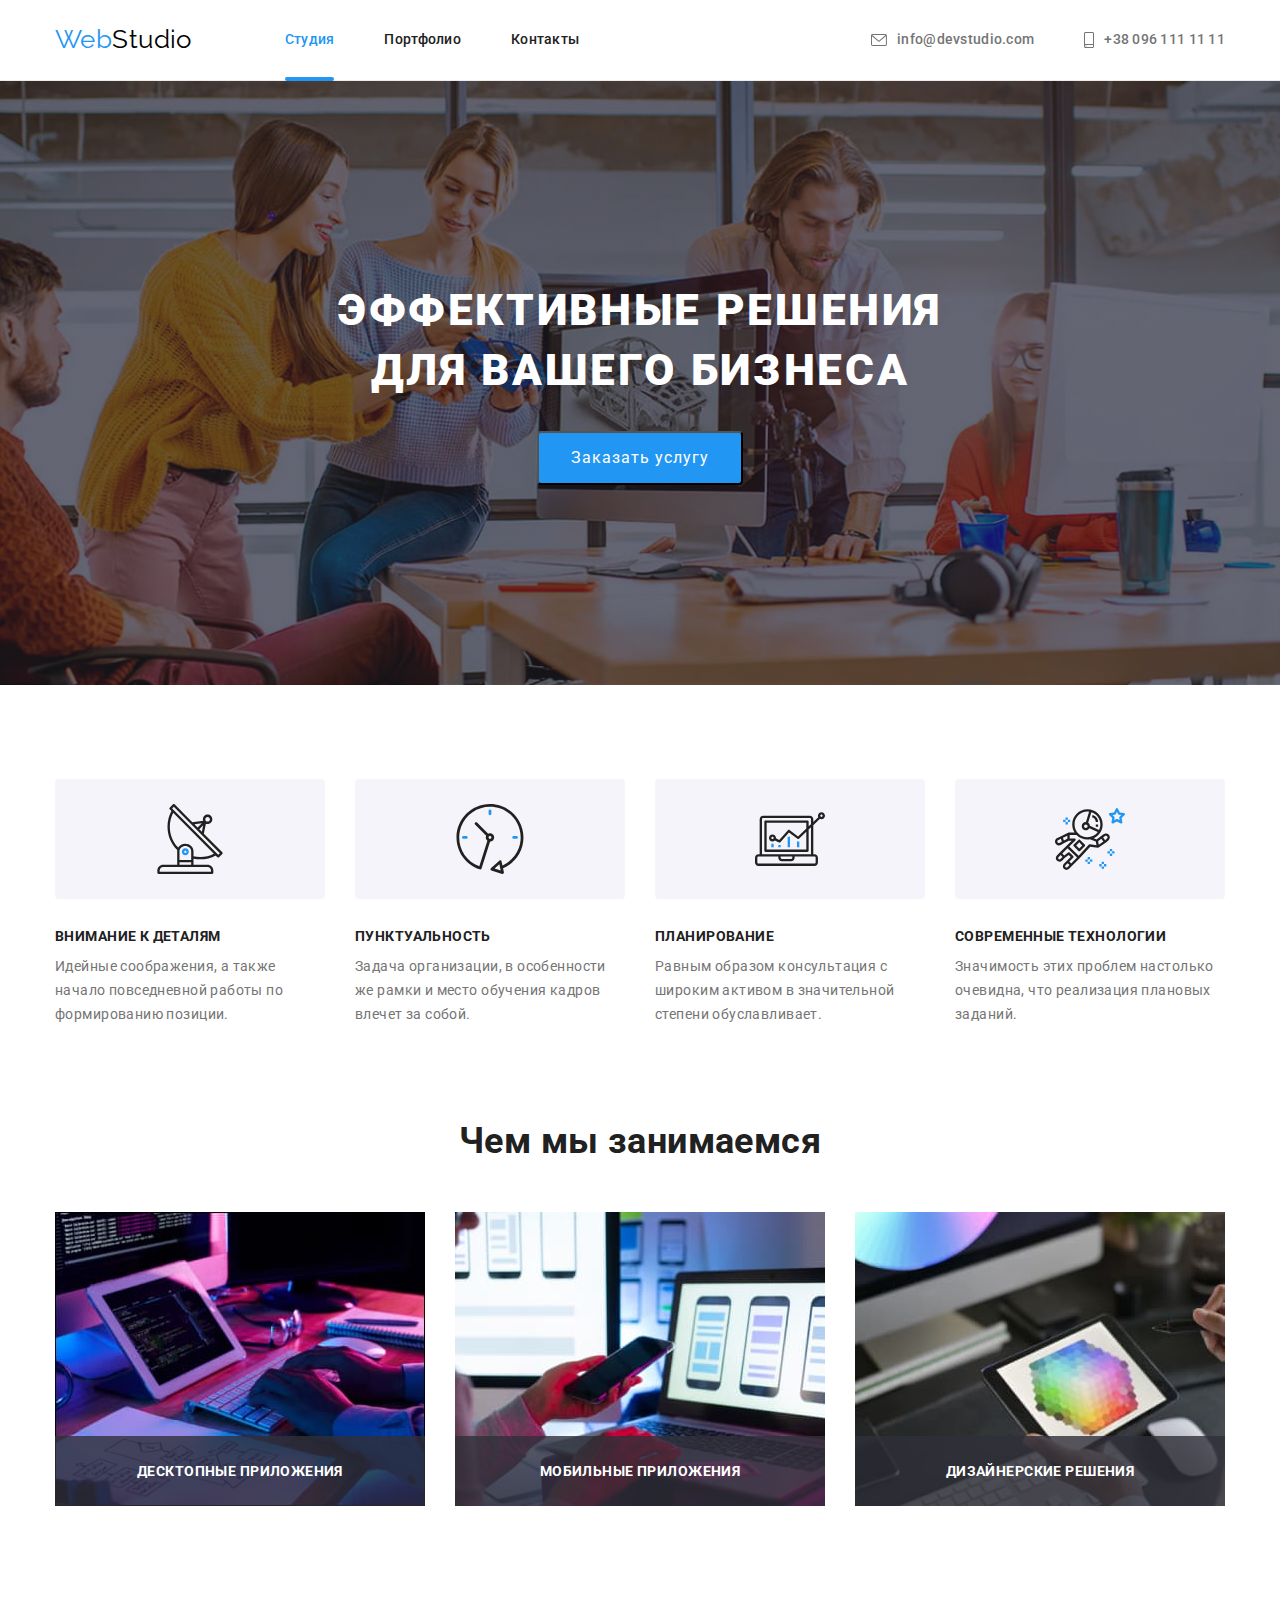
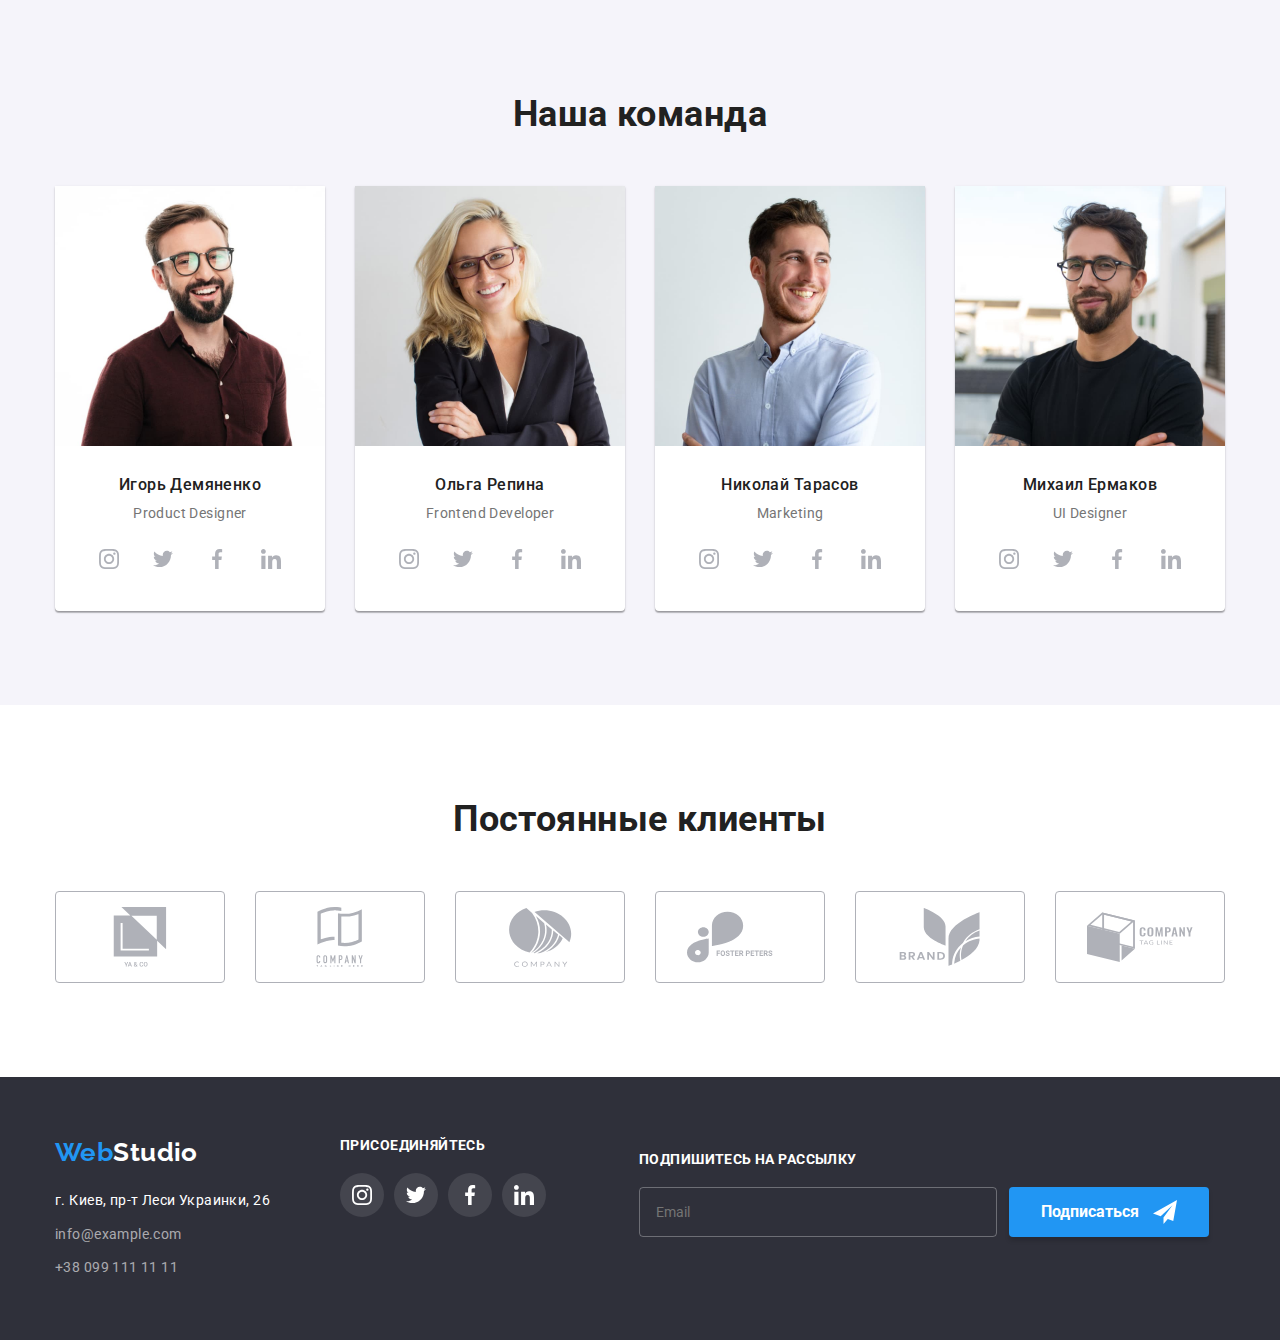
==== index.html @ 0b289d40 "Initial commit" ====
<!DOCTYPE html>
<html lang="ru">
  <head>
    <meta charset="UTF-8" />
    <meta http-equiv="X-UA-Compatible" content="IE=edge" />
    <meta name="viewport" content="width=device-width, initial-scale=1.0" />
    <link rel="preconnect" href="https://fonts.googleapis.com" />
    <link rel="preconnect" href="https://fonts.gstatic.com" crossorigin />
    <link
      href="https://fonts.googleapis.com/css2?family=Raleway:wght@700&family=Roboto:wght@400;500;700;900&display=swap"
      rel="stylesheet"
    />
    <title>WebStudio</title>
    <link
      rel="stylesheet"
      href="https://cdnjs.cloudflare.com/ajax/libs/modern-normalize/1.1.0/modern-normalize.min.css"
    />
    <link rel="stylesheet" href="./css/main.min.css" />
  </head>
  <body>
    <!--Шапка  сайта-->
    <header class="header">
      <div class="container header__container">
        <nav class="nav">
          <a class="nav__logo" href="./index.html"><span class="nav__label">Web</span>Studio</a>
          <ul class="nav__list">
            <li class="nav__item"><a class="nav__link current" href="./index.html">Студия</a></li>
            <li class="nav__item"><a class="nav__link" href="./portfolio.html">Портфолио</a></li>
            <li class="nav__item"><a class="nav__link" href="">Контакты</a></li>
          </ul>
        </nav>
        <ul class="contacts">
          <li class="contacts__item">
            <a class="contacts__link" href="mailto:info@example.com">
              <svg class="contacts__icon" width="16px" height="12px">
                <use href="./images/svg/symbol-defs.svg#icon-envelope"></use>
              </svg>
              info@devstudio.com
            </a>
          </li>
          <li class="contacts__item">
            <a class="contacts__link" href="tel:+380961111111">
              <svg class="contacts__icon" width="10px" height="16px">
                <use href="./images/svg/symbol-defs.svg#icon-smartphone"></use>
              </svg>
              +38 096 111 11 11
            </a>
          </li>
        </ul>
      </div>
    </header>
    <main>
      <!--Герой -->
      <section class="hero">
        <h1 class="hero__title">
          Эффективные решения <br />
          для вашего бизнеса
        </h1>
        <button class="hero__button" type="button" data-modal-open>Заказать услугу</button>
      </section>
      <!--Достоинства-->
      <section class="section">
        <div class="container">
          <h2 class="visually__hidden">Наши достоинства</h2>
          <ul class="feature">
            <li class="feature__item">
              <div class="featnre__rectangle">
                <svg class="feature__icon" width="70px" height="70px">
                  <use href="./images/svg/symbol-defs.svg#icon-antenna"></use>
                </svg>
              </div>
              <h3 class="feature__title title">Внимание к деталям</h3>
              <p class="feature__text text">
                Идейные соображения, а также начало повседневной работы по формированию позиции.
              </p>
            </li>
            <li class="feature__item">
              <div class="featnre__rectangle">
                <svg class="feature__icon" width="70px" height="70px">
                  <use href="./images/svg/symbol-defs.svg#icon-clock"></use>
                </svg>
              </div>
              <h3 class="feature__title title">Пунктуальность</h3>
              <p class="feature__text text">
                Задача организации, в особенности же рамки и место обучения кадров влечет за собой.
              </p>
            </li>
            <li class="feature__item">
              <div class="featnre__rectangle">
                <svg class="feature__icon" width="70px" height="70px">
                  <use href="./images/svg/symbol-defs.svg#icon-diagram"></use>
                </svg>
              </div>
              <h3 class="feature__title title">Планирование</h3>
              <p class="feature__text text">
                Равным образом консультация с широким активом в значительной степени обуславливает.
              </p>
            </li>
            <li class="feature__item">
              <div class="featnre__rectangle">
                <svg class="feature__icon" width="70px" height="70px">
                  <use href="./images/svg/symbol-defs.svg#icon-astronaut"></use>
                </svg>
              </div>
              <h3 class="feature__title title">Современные технологии</h3>
              <p class="feature__text text">
                Значимость этих проблем настолько очевидна, что реализация плановых заданий.
              </p>
            </li>
          </ul>
        </div>
      </section>
      <!--Деятельность-->
      <section class="work section">
        <div class="container">
          <h2 class="work__title">Чем мы занимаемся</h2>
          <ul class="work__list">
            <li class="work__item">
              <div class="work__item--thumb">
                <img src="./images/general/box1.jpg" alt="Проектырование" width="370" />
                <p class="work__item--overlay">Десктопные приложения</p>
              </div>
            </li>
            <li class="work__item">
              <div class="work__item--thumb">
                <img src="./images/general/box2.jpg" alt="Моделирование" width="370" />
                <p class="work__item--overlay">Мобильные приложения</p>
              </div>
            </li>
            <li class="work__item">
              <div class="work__item--thumb">
                <img src="./images/general/box3.jpg" alt="Оформление" width="370" />
                <p class="work__item--overlay">Дизайнерские решения</p>
              </div>
            </li>
          </ul>
        </div>
      </section>
      <!--Команда-->
      <section class="team section">
        <div class="container team-container">
          <h2 class="team__title">Наша команда</h2>
          <ul class="team__list">
            <li class="team__item">
              <img src="./images/general/Igor_Demyanenko.jpg" alt="Игорь Демяненко" width="270" />
              <div class="team__card">
                <h3 class="team__caption">Игорь Демяненко</h3>
                <p class="team__text">Product Designer</p>
                <ul class="team__social">
                  <li class="team__social--item">
                    <a
                      class="team__social--link"
                      href="https://www.instagram.com"
                      target="_blank"
                      rel="noreferrer noopener"
                    >
                      <svg class="team__social--icon" width="20px" height="20px">
                        <use href="./images/svg/symbol-defs.svg#icon-instagram"></use>
                      </svg>
                    </a>
                  </li>
                  <li class="team__social--item">
                    <a
                      class="team__social--link"
                      href="https://twitter.com"
                      target="_blank"
                      rel="noreferrer noopener"
                    >
                      <svg class="team__social--icon" width="20px" height="20px">
                        <use href="./images/svg/symbol-defs.svg#icon-twitter"></use>
                      </svg>
                    </a>
                  </li>
                  <li class="team__social--item">
                    <a
                      class="team__social--link"
                      href="https://www.facebook.com"
                      target="_blank"
                      rel="noreferrer noopener"
                    >
                      <svg class="team__social--icon" width="20px" height="20px">
                        <use href="./images/svg/symbol-defs.svg#icon-facebook"></use>
                      </svg>
                    </a>
                  </li>
                  <li class="team__social--item">
                    <a
                      class="team__social--link"
                      href="https://www.linkedin.com"
                      target="_blank"
                      rel="noreferrer noopener"
                    >
                      <svg class="team__social--icon" width="20px" height="20px">
                        <use href="./images/svg/symbol-defs.svg#icon-linkedin"></use>
                      </svg>
                    </a>
                  </li>
                </ul>
              </div>
            </li>
            <li class="team__item">
              <img src="./images/general/Olga_Repina.jpg" alt="Ольга Репина" width="270" />
              <div class="team__card">
                <h3 class="team__caption">Ольга Репина</h3>
                <p class="team__text">Frontend Developer</p>
                <ul class="team__social">
                  <li class="team__social--item">
                    <a
                      class="team__social--link"
                      href="https://www.instagram.com"
                      target="_blank"
                      rel="noreferrer noopener"
                    >
                      <svg class="team__social--icon" width="20px" height="20px">
                        <use href="./images/svg/symbol-defs.svg#icon-instagram"></use>
                      </svg>
                    </a>
                  </li>
                  <li class="team__social--item">
                    <a
                      class="team__social--link"
                      href="https://twitter.com"
                      target="_blank"
                      rel="noreferrer noopener"
                    >
                      <svg class="team__social--icon" width="20px" height="20px">
                        <use href="./images/svg/symbol-defs.svg#icon-twitter"></use>
                      </svg>
                    </a>
                  </li>
                  <li class="team__social--item">
                    <a
                      class="team__social--link"
                      href="https://www.facebook.com"
                      target="_blank"
                      rel="noreferrer noopener"
                    >
                      <svg class="team__social--icon" width="20px" height="20px">
                        <use href="./images/svg/symbol-defs.svg#icon-facebook"></use>
                      </svg>
                    </a>
                  </li>
                  <li class="team__social--item">
                    <a
                      class="team__social--link"
                      href="https://www.linkedin.com"
                      target="_blank"
                      rel="noreferrer noopener"
                    >
                      <svg class="team__social--icon" width="20px" height="20px">
                        <use href="./images/svg/symbol-defs.svg#icon-linkedin"></use>
                      </svg>
                    </a>
                  </li>
                </ul>
              </div>
            </li>

            <li class="team__item">
              <img src="./images/general/Nikolay_Tarasov.jpg" alt="Николай Тарасов" width="270" />
              <div class="team__card">
                <h3 class="team__caption">Николай Тарасов</h3>
                <p class="team__text">Marketing</p>
                <ul class="team__social">
                  <li class="team__social--item">
                    <a
                      class="team__social--link"
                      href="https://www.instagram.com"
                      target="_blank"
                      rel="noreferrer noopener"
                    >
                      <svg class="team__social--icon" width="20px" height="20px">
                        <use href="./images/svg/symbol-defs.svg#icon-instagram"></use>
                      </svg>
                    </a>
                  </li>
                  <li class="team__social--item">
                    <a
                      class="team__social--link"
                      href="https://twitter.com"
                      target="_blank"
                      rel="noreferrer noopener"
                    >
                      <svg class="team__social--icon" width="20px" height="20px">
                        <use href="./images/svg/symbol-defs.svg#icon-twitter"></use>
                      </svg>
                    </a>
                  </li>
                  <li class="team__social--item">
                    <a
                      class="team__social--link"
                      href="https://www.facebook.com"
                      target="_blank"
                      rel="noreferrer noopener"
                    >
                      <svg class="team__social--icon" width="20px" height="20px">
                        <use href="./images/svg/symbol-defs.svg#icon-facebook"></use>
                      </svg>
                    </a>
                  </li>
                  <li class="team__social--item">
                    <a
                      class="team__social--link"
                      href="https://www.linkedin.com"
                      target="_blank"
                      rel="noreferrer noopener"
                    >
                      <svg class="team__social--icon" width="20px" height="20px">
                        <use href="./images/svg/symbol-defs.svg#icon-linkedin"></use>
                      </svg>
                    </a>
                  </li>
                </ul>
              </div>
            </li>
            <li class="team__item">
              <img src="./images/general/Mehael_Ermakov.jpg" alt="Михаил Ермаков" width="270" />
              <div class="team__card">
                <h3 class="team__caption">Михаил Ермаков</h3>
                <p class="team__text">UI Designer</p>
                <ul class="team__social">
                  <li class="team__social--item">
                    <a
                      class="team__social--link"
                      href="https://www.instagram.com"
                      target="_blank"
                      rel="noreferrer noopener"
                    >
                      <svg class="team__social--icon" width="20px" height="20px">
                        <use href="./images/svg/symbol-defs.svg#icon-instagram"></use>
                      </svg>
                    </a>
                  </li>
                  <li class="team__social--item">
                    <a
                      class="team__social--link"
                      href="https://twitter.com"
                      target="_blank"
                      rel="noreferrer noopener"
                    >
                      <svg class="team__social--icon" width="20px" height="20px">
                        <use href="./images/svg/symbol-defs.svg#icon-twitter"></use>
                      </svg>
                    </a>
                  </li>
                  <li class="team__social--item">
                    <a
                      class="team__social--link"
                      href="https://www.facebook.com"
                      target="_blank"
                      rel="noreferrer noopener"
                    >
                      <svg class="team__social--icon" width="20px" height="20px">
                        <use href="./images/svg/symbol-defs.svg#icon-facebook"></use>
                      </svg>
                    </a>
                  </li>
                  <li class="team__social--item">
                    <a
                      class="team__social--link"
                      href="https://www.linkedin.com"
                      target="_blank"
                      rel="noreferrer noopener"
                    >
                      <svg class="team__social--icon" width="20px" height="20px">
                        <use href="./images/svg/symbol-defs.svg#icon-linkedin"></use>
                      </svg>
                    </a>
                  </li>
                </ul>
              </div>
            </li>
          </ul>
        </div>
      </section>
      <section class="section">
        <div class="container">
          <!-- клиенты -->
          <h2 class="clients__title">Постоянные клиенты</h2>
          <ul class="clients__list">
            <li class="clients__item">
              <a class="clients__link" href="" target="_blank" rel="noreferrer noopener">
                <svg class="clients__icon" width="106px" height="60px">
                  <use href="./images/svg/symbol-defs.svg#icon-yaco"></use>
                </svg>
              </a>
            </li>
            <li class="clients__item">
              <a class="clients__link" href="" target="_blank" rel="noreferrer noopener">
                <svg class="clients__icon" width="106px" height="60px">
                  <use href="./images/svg/symbol-defs.svg#icon-tlhcom"></use>
                </svg>
              </a>
            </li>
            <li class="clients__item">
              <a class="clients__link" href="" target="_blank" rel="noreferrer noopener">
                <svg class="clients__icon" width="106px" height="60px">
                  <use href="./images/svg/symbol-defs.svg#icon-company"></use>
                </svg>
              </a>
            </li>
            <li class="clients__item">
              <a class="clients__link" href="" target="_blank" rel="noreferrer noopener">
                <svg class="clients__icon" width="106px" height="60px">
                  <use href="./images/svg/symbol-defs.svg#icon-fp"></use>
                </svg>
              </a>
            </li>
            <li class="clients__item">
              <a class="clients__link" href="" target="_blank" rel="noreferrer noopener">
                <svg class="clients__icon" width="106px" height="60px">
                  <use href="./images/svg/symbol-defs.svg#icon-brand"></use>
                </svg>
              </a>
            </li>
            <li class="clients__item">
              <a class="clients__link" href="" target="_blank" rel="noreferrer noopener">
                <svg class="clients__icon" width="106px" height="60px">
                  <use href="./images/svg/symbol-defs.svg#icon-tlcompany"></use>
                </svg>
              </a>
            </li>
          </ul>
        </div>
      </section>
    </main>
    <!--Подвал-->
    <footer class="footer">
      <div class="footer__container container">
        <div class="footer__address">
          <a class="footer__logo" href="./index.html"
            ><span class="footer__logo--accent">Web</span>Studio</a
          >
          <address class="">
            <p class="footer__text">г. Киев, пр-т Леси Украинки, 26</p>
            <a class="footer__contact" href="mailto:info@example.com">info@example.com</a>
            <a class="footer__contact" href="tel:+380991111111">+38 099 111 11 11</a>
          </address>
        </div>
        <div class="footer__social">
          <p class="footer__social--title">присоединяйтесь</p>
          <ul class="footer__social--list">
            <li class="footer__social--item">
              <a
                class="footer__social--link"
                href="https://www.instagram.com"
                target="_blank"
                rel="noreferrer noopener"
              >
                <svg class="footer__social--icon" width="20px" height="20px">
                  <use href="./images/svg/symbol-defs.svg#icon-instagram"></use>
                </svg>
              </a>
            </li>
            <li class="footer__social--item">
              <a
                class="footer__social--link"
                href="https://twitter.com"
                target="_blank"
                rel="noreferrer noopener"
              >
                <svg class="footer__social--icon" width="20px" height="20px">
                  <use href="./images/svg/symbol-defs.svg#icon-twitter"></use>
                </svg>
              </a>
            </li>
            <li class="footer__social--item">
              <a
                class="footer__social--link"
                href="https://www.facebook.com"
                target="_blank"
                rel="noreferrer noopener"
              >
                <svg class="footer__social--icon" width="20px" height="20px">
                  <use href="./images/svg/symbol-defs.svg#icon-facebook"></use>
                </svg>
              </a>
            </li>
            <li class="footer__social--item">
              <a
                class="footer__social--link"
                href="https://www.linkedin.com"
                target="_blank"
                rel="noreferrer noopener"
              >
                <svg class="footer__social--icon" width="20px" height="20px">
                  <use href="./images/svg/symbol-defs.svg#icon-linkedin"></use>
                </svg>
              </a>
            </li>
          </ul>
        </div>
        <div class="footer__subscribe">
          <p class="footer__subscribe--title">Подпишитесь на рассылку</p>

          <form class="footer__subscribe--form">
            <input
              type="email"
              name="user-email"
              id="emails"
              placeholder="Email"
              class="footer__subscribe--email"
            />

            <button type="submit" class="footer__subscribe--btn">
              Подписаться
              <svg class="footer__subscribe--icon">
                <use href="./images/svg/symbol-defs.svg#icon-send"></use>
              </svg>
            </button>
          </form>
        </div>
      </div>
    </footer>
    <!-- модалка -->
    <div class="backdrop is-hidden" data-modal>
      <div class="modal">
        <button class="modal__button" data-modal-close>
          <svg class="modal__button--close" width="11px" height="11px">
            <use href="./images/svg/symbol-defs.svg#icon-close"></use>
          </svg>
        </button>

        <form class="modal__form" autocomplete="off">
          <b class="modal__form--title">Оставьте свои данные, мы вам перезвоним</b>

          <label for="username" class="modal__form--label">Имя</label>
          <div class="modal__form--label">
            <input type="text" name="name" id="username" class="modal__form--input" />
            <svg class="modal__form--icon">
              <use href="./images/svg/symbol-defs.svg#icon-person"></use>
            </svg>
          </div>

          <label for="usertel" class="modal__form--label">Телефон</label>
          <div class="modal__form--label">
            <input type="tel" name="usertel" id="usertel" class="modal__form--input" />
            <svg class="modal__form--icon">
              <use href="./images/svg/symbol-defs.svg#icon-phone"></use>
            </svg>
          </div>

          <label for="useremail" class="modal__form--label">Пошта</label>
          <div class="modal__form--label">
            <input type="email" name="user-email" id="useremail" class="modal__form--input" />
            <svg class="modal__form--icon">
              <use href="./images/svg/symbol-defs.svg#icon-email"></use>
            </svg>
          </div>

          <label for="messages" class="modal__form--label">Комментарий</label>

          <textarea
            name="messages"
            id="messages"
            placeholder="Введите текст"
            class="modal__form--message"
          ></textarea>

          <div class="modal__form--checkbox">
            <input
              type="checkbox"
              name="user-checkbox"
              id="user-checkbox"
              class="modal__form--checkbox-input visually__hidden"
            />
            <label for="user-checkbox" class="modal__form--checkbox-label"
              >Соглашаюсь с рассылкой и принимаю
              <a href="" class="modal__form--policy-link">Условия договора</a></label
            >
          </div>

          <button type="submit" class="modal__form--button">Отправить</button>
        </form>
      </div>
    </div>
    <script src="./js/modal.js"></script>
  </body>
</html>
---- css/main.min.css ----
:root{--accent-color: #2196f3;--primary-text-color: #212121;--secondary-text-color: #757575;--primary-white-color: #ffffff;--footer-contact-color: rgba(255, 255, 255, 0.6);--social-bg-color: rgba(255, 255, 255, 0.1);--logo-black: #000000;--hero-footer-bg-color: #2f303a;--hero-btn-color-accent: #188ce8;--overlay-start-color: rgba(47, 48, 58, 0.4);--overlay-end-color: rgba(47, 48, 58, 0.4);--secondary-bg-color: #f5f4fa;--line-border-color: #ececec;--social-icon-color: #afb1b8;--bg-color-primary: #e5e5e5;--style-roboto: Roboto, sans-serif;--style-raleway: Raleway, serif;--timing-func: cubic-bezier(0.4, 0, 0.2, 1)}.visually__hidden{position:absolute;width:1px;height:1px;margin:-1px;border:0;padding:0;white-space:nowrap;clip-path:inset(100%);clip:rect(0 0 0 0);overflow:hidden}a{text-decoration:none}ul,ol{list-style-type:none;margin:0}body{font-family:var(--style-roboto);letter-spacing:0.03em;font-size:14px;color:var(--primary-text-color);background-color:var(--primary-white-color)}img{display:block}.section{padding-top:94px;padding-bottom:94px}.section:nth-child(3){padding-top:0}.text{color:var(--secondary-text-color)}.title{color:var(--primary-text-color);font-weight:700}.container{margin-left:auto;margin-right:auto;padding-left:15px;padding-right:15px;width:1200px}.hero__button{display:inline-block;min-width:200px;padding:10px 32px;letter-spacing:0.06em;border-radius:4px;color:var(--primary-white-color);background-color:var(--accent-color);font-family:var(--style-roboto);font-size:16px;font-weight:400;line-height:1.87;cursor:pointer;transition:background-color 250ms var(--timing-func)}.hero__button:hover,.hero__button:focus{background-color:var(--hero-btn-color-accent);border-radius:4px}.header{border-bottom:1px solid var(--line-border-color)}.header__container{display:flex}.nav{display:flex;justify-content:center}.nav__item:not(:last-child){margin-right:50px}.nav__list{display:flex;justify-content:center;padding:0}.nav__link{display:inline-block;padding-top:32px;padding-bottom:32px;color:var(--primary-text-color);font-weight:500;letter-spacing:0.02em;line-height:1.14;transition:color 250ms var(--timing-func)}.nav__link:hover,.nav__link:focus{color:var(--accent-color)}.current{color:var(--accent-color);position:relative}.current::after{position:absolute;content:'';display:block;background-color:var(--accent-color);border-radius:2px;bottom:-1px;width:100%;height:4px;right:0}.contacts{margin-left:auto;display:flex;justify-content:center;padding:0}.contacts__item:not(:last-child){margin-right:50px}.contacts__link{display:flex;align-items:center;justify-content:center;padding-top:32px;padding-bottom:32px;color:var(--secondary-text-color);font-weight:500;letter-spacing:0.02em;line-height:1.14;transition:color 250ms var(--timing-func)}.contacts__link:hover,.contacts__link:focus{color:var(--accent-color)}.hero{padding-top:200px;padding-bottom:200px;background-color:var(--hero-footer-bg-color);color:var(--primary-white-color);text-align:center;margin:0;margin-left:auto;margin-right:auto;max-width:1600px;background-image:linear-gradient(to right, var(--overlay-start-color), var(--overlay-end-color)),url(../images/hero/hero.jpg);background-repeat:no-repeat;background-position:center;background-size:cover}.hero__title{margin:0 0 30px 0;font-weight:900;letter-spacing:0.06em;font-size:44px;line-height:1.36;text-align:center;text-transform:uppercase}.nav__logo{padding-top:24px;padding-bottom:25px;margin-right:93px;color:var(--logo-black);font-family:var(--style-raleway);font-size:26px;line-height:1.2}.nav__label{color:var(--accent-color)}.footer__logo{display:inline-block;margin-bottom:20px;color:var(--primary-white-color);font-family:var(--style-raleway);font-weight:700;font-size:26px;line-height:1.19}.footer__logo--accent{color:var(--accent-color)}.contacts__icon{display:inline-block;fill:var(--secondary-text-color);margin-right:10px;transition:fill 250ms var(--timing-func)}.contacts__link{display:flex;align-items:center;justify-content:center;padding-top:32px;padding-bottom:32px;color:var(--secondary-text-color);font-weight:500;letter-spacing:0.02em;line-height:1.14;transition:color 250ms var(--timing-func)}.contacts__link:hover .contacts__icon{fill:var(--accent-color)}.feature{display:flex;padding:0;text-align:left}.feature__item{width:270px}.feature__item:not(:last-child){margin-right:30px}.featnre__rectangle{display:flex;background-color:var(--secondary-bg-color);height:120px;border-radius:4px;justify-content:center;align-items:center;margin-bottom:30px}.feature__title{margin:0 0 10px 0;line-height:1.14;text-transform:uppercase;font-size:14px}.feature__text{margin:0;line-height:1.71}.work__title{margin:0 0 50px 0;font-size:36px;line-height:1.16;text-align:center}.work__list{display:flex;padding:0}.work__item{margin-right:30px}.work__item:last-child{margin-right:0}.work__item--thumb{position:relative}.work__item--overlay{margin:0;position:absolute;bottom:0;left:0;width:100%;height:70px;background-color:rgba(47,48,58,0.8);color:#ffffff;text-transform:uppercase;font-weight:bold;font-size:14px;line-height:16px;text-align:center;letter-spacing:0.03em;padding-top:27px}.team{background-color:var(--secondary-bg-color)}.team__title{margin:0 0 50px 0;font-size:36px;line-height:1.16;text-align:center}.team__list{display:flex;padding:0}.team__item{box-shadow:0px 1px 3px rgba(0,0,0,0.12),0px 1px 1px rgba(0,0,0,0.14),0px 2px 1px rgba(0,0,0,0.2);border-radius:0px 0px 4px 4px;background-color:var(--primary-white-color);text-align:center}.team__item:not(:last-child){margin-right:30px}.team__card{padding:30px 32px}.team__text{margin:0;line-height:1.18;margin-bottom:16px;color:var(--secondary-text-color)}.team__caption{margin:0 0 10px 0;font-weight:500;font-size:16px;line-height:1.18;color:var(--primary-text-color)}.team__social{display:flex;padding:0;justify-content:space-between}.team__social--link{margin:0;display:flex;width:44px;height:44px;justify-content:center;align-items:center;border-radius:50%;fill:var(--social-icon-color);transition:background-color 250ms var(--timing-func),fill 250ms var(--timing-func)}.team__social--link:hover,.team__social--link:focus{background-color:var(--accent-color);fill:var(--primary-white-color)}.clients{text-align:center;background-color:var(--primary-white-color)}.clients__title{text-align:center;background-color:var(--primary-white-color);margin:0 0 50px 0;font-size:36px}.clients__list{display:flex;padding:0}.clients__item{margin-right:30px}.clients__item:last-child{margin-right:0px}.clients__link{display:flex;width:170px;height:92px;justify-content:center;align-items:center;border:1px solid #afb1b8;box-sizing:border-box;border-radius:4px;transition:border-color 250ms var(--timing-func)}.clients__link:hover,.clients__link:focus{border-color:var(--accent-color)}.clients__link:hover .clients__icon,.clients__link:focus .clients__icon{fill:var(--accent-color)}.clients__icon{fill:var(--social-icon-color);transition:fill 250ms var(--timing-func)}.filter{margin-bottom:50px;display:flex;justify-content:center;padding:0}.filter__item{margin-right:8px}.filter__item:last-child{margin-right:0}.filter__btn{min-width:73px;max-width:200px;border:0;border-radius:4px;padding:6px 22px;color:var(--primary-text-color);background-color:var(--secondary-bg-color);font-family:var(--style-roboto);font-style:normal;font-weight:500;font-size:16px;line-height:1.5;cursor:pointer;text-align:center;letter-spacing:0.03em;transition:background-color 250ms var(--timing-func),color 250ms var(--timing-func),box-shadow 250ms var(--timing-func)}.filter__btn:hover,.filter__btn:focus{box-shadow:0px 3px 1px rgba(0,0,0,0.1),0px 1px 2px rgba(0,0,0,0.08),0px 2px 2px rgba(0,0,0,0.12);color:var(--primary-white-color);background-color:var(--accent-color)}.filter__current{color:var(--primary-white-color);background-color:var(--accent-color)}.portfolio{padding:0;display:flex;flex-wrap:wrap}.portfolio__item{width:370px;margin-right:30px;margin-bottom:30px}.portfolio__item:nth-last-child(-n+3){margin-bottom:0}.portfolio__item:nth-child(3n){margin-right:0}.portfolio__link{transition:box-shadow 250ms var(--timing-func)}.portfolio__link:hover .portfolio__overlay{transform:translateY(0%)}.portfolio__link:hover,.portfolio__link:focus{display:block;box-sizing:border-box;box-shadow:0px 1px 1px rgba(0,0,0,0.12),0px 4px 4px rgba(0,0,0,0.06),1px 4px 6px rgba(0,0,0,0.16)}.portfolio__tumb{position:relative;cursor:pointer;overflow:hidden}.portfolio__overlay{margin:0;position:absolute;top:0;left:0;width:100%;height:100%;transform:translateY(100%);transition:transform 250ms var(--timing-func);font-size:18px;line-height:1.5;letter-spacing:0.03em;color:var(--primary-white-color);overflow:auto;background-color:rgba(33,150,243,0.9);padding:63px 24px}.portfolio__card{padding:20px 24px;border-left:1px solid #eeeeee;border-right:1px solid #eeeeee;border-bottom:1px solid #eeeeee}.portfolio__title{margin:0 0 4px 0;color:var(--primary-text-color);font-size:18px;line-height:2;letter-spacing:0.06em}.portfolio__text{margin:0;font-size:16px;font-weight:400;line-height:1.87;color:var(--secondary-text-color)}.footer{padding-bottom:60px;padding-top:60px;background-color:var(--hero-footer-bg-color)}.footer__container{display:flex}.footer__text{margin:0 0 9px 0;color:var(--primary-white-color);line-height:1.85;font-style:normal}.footer__contact{display:block;color:var(--footer-contact-color);line-height:1.71;font-style:normal}.footer__contact:not(:last-child){margin-bottom:9px}.footer__contact:hover,.footer__contact:focus{color:var(--accent-color)}.footer__address{margin-right:70px}.footer__social--title{text-transform:uppercase;color:var(--primary-white-color);margin:0 0 20px 0;font-weight:700}.footer__social--list{display:flex;padding:0}.footer__social--item{margin-right:10px}.footer__social--item:last-child{margin-right:0px}.footer__social--link{display:flex;background-color:var(--social-bg-color);width:44px;height:44px;justify-content:center;align-items:center;border-radius:50%;transition:background-color 250ms var(--timing-func)}.footer__social--link:hover,.footer__social--link:focus{background-color:var(--accent-color)}.footer__social--link:not(:last-child){margin-right:10px}.footer__social--icon{fill:var(--primary-white-color)}.footer__subscribe{margin-left:93px}.footer__subscribe--title{font-weight:700;text-transform:uppercase;color:var(--primary-white-color);margin-bottom:20px}.footer__subscribe--form{display:flex}.footer__subscribe--email{width:358px;height:50px;background-color:transparent;border:1px solid rgba(255,255,255,0.3);border-radius:4px;padding-left:16px;transition:border-color 250ms var(--timing-func)}.footer__subscribe--email:focus{border-color:var(--accent-color);outline:none;color:var(--primary-white-color)}.footer__subscribe--icon{width:24px;height:24px;fill:var(--bg-color-primary)}.footer__subscribe--btn{display:flex;align-items:center;justify-content:space-between;min-width:200px;align-self:center;margin-left:12px;padding:10px 32px;border-radius:4px;border:transparent;color:var(--primary-white-color);background-color:var(--accent-color);box-shadow:0px 4px 4px rgba(0,0,0,0.15);font-weight:700;font-size:16px;line-height:1.88;cursor:pointer}.backdrop{position:fixed;top:0;left:0;width:100%;height:100%;background:rgba(0,0,0,0.2);opacity:1;visibility:visible;pointer-events:initial;transition:opacity 250ms var(--timing-func),visibility 250ms var(--timing-func)}.backdrop.is-hidden{opacity:0;visibility:hidden;pointer-events:none}.modal{position:absolute;top:50%;left:50%;transform:translate(-50%, -50%);min-width:528px;min-height:581px;background:var(--primary-white-color)}.modal__button{position:absolute;top:8px;right:8px;width:30px;height:30px;border-radius:50%;border-color:rgba(0,0,0,0.1);background-color:var(--primary-white-color);cursor:pointer}.modal__button:focus .modal__button--close,.modal__button:hover .modal__button--close{fill:var(--accent-color)}.modal__button--close{display:inline-block;fill:#000000;transition:fill 250ms var(--timing-func)}.modal__form{display:flex;flex-direction:column;padding:40px}.modal__form--title{font-weight:700;font-size:20px;text-align:center;letter-spacing:0.03em;line-height:1.15;color:var(--primary-text-color);margin-bottom:12px}.modal__form--icon{width:18px;height:18px;transition:fill 250ms var(--timing-func)}.modal__form--label{position:relative;margin-top:4px;margin-bottom:10px}.modal__form--message{font-size:12px;line-height:1.71;letter-spacing:.01em;color:rgba(117,117,117,0.5);height:120px;margin-bottom:20px;padding:16px 12px;resize:none;display:block;width:100%;border:1px solid rgba(33,33,33,0.2);border-radius:4px;cursor:pointer;transition:border 250ms var(--timing-func)}.modal__form--input{display:block;width:100%;height:40px;border:1px solid rgba(33,33,33,0.2);border-radius:4px;cursor:pointer;padding-left:42px;transition:border 250ms var(--timing-func)}.modal__form--input:focus{border:1px solid var(--accent-color);outline:transparent}.modal__form--input:focus+.modal__form--icon{fill:var(--accent-color)}.modal__form--icon{position:absolute;top:50%;left:13px;width:18px;height:18px;transform:translateY(-50%);fill:var(--title-text-color)}.modal__form--checkbox{display:flex;justify-content:center;margin-bottom:30px}.modal__form--checkbox-label::before{content:"";width:16px;height:15px;border:2px solid var(--primary-text-color);border-radius:4px;display:inline-block;margin-right:8px;cursor:pointer;vertical-align:middle}.modal__form--checkbox-input:checked+.modal__form--checkbox-label::before{background-color:var(--accent-color);border-color:var(--accent-color);background-image:url(../images/svg/check.svg);background-size:contain;background-position:center;background-repeat:no-repeat}.modal__form--checkbox-input:focus+.modal__form--checkbox-label::before{border-color:var(--accent-color)}.modal__form--policy-link{color:var(--accent-color);text-decoration-line:underline}.modal__form--button{display:block;width:200px;align-self:center;padding:10px 32px;letter-spacing:0.06em;border-radius:4px;border:transparent;color:var(--primary-white-color);background-color:var(--accent-color);box-shadow:0px 4px 4px rgba(0,0,0,0.15);font-weight:700;font-size:16px;line-height:1.88;cursor:pointer;transition:background-color 250ms var(--timing-func)}.modal__form--button:hover,.modal__form--button:focus{background:#188CE8}
/*# sourceMappingURL=main.min.css.map */
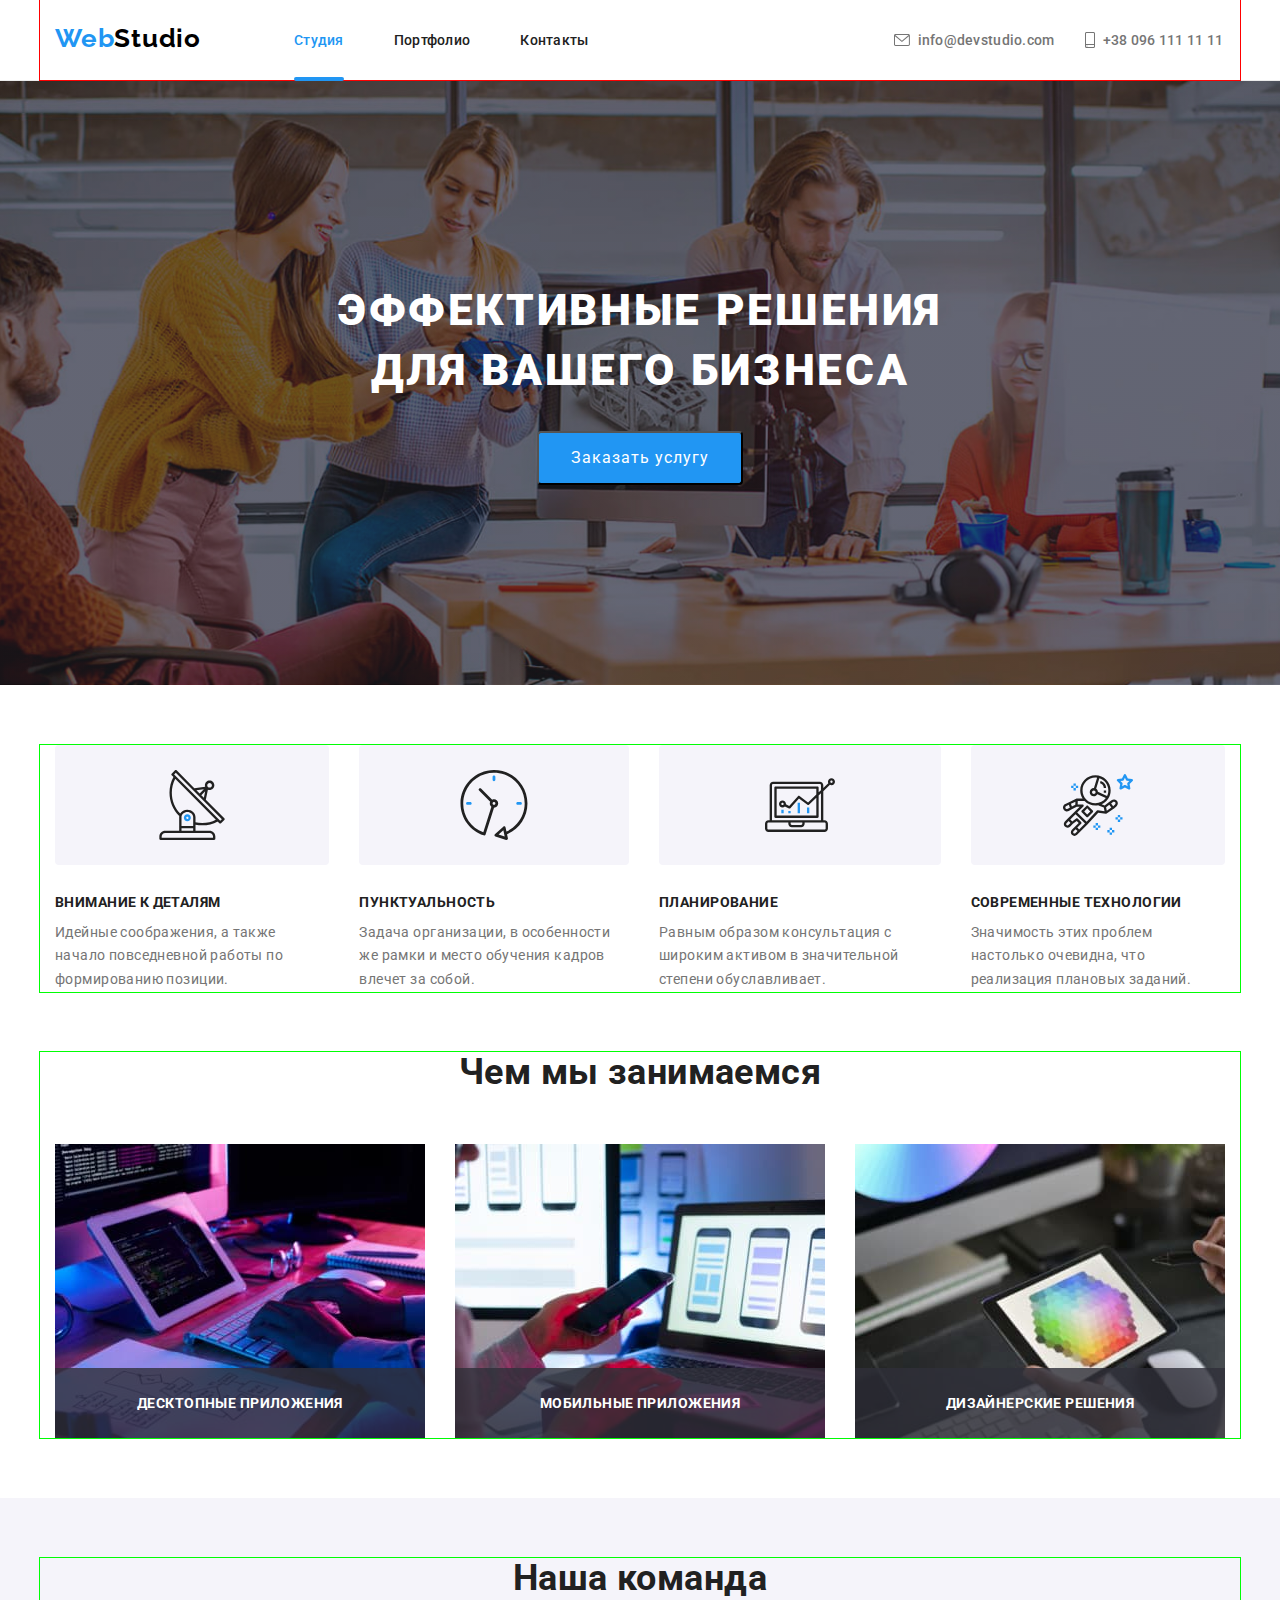
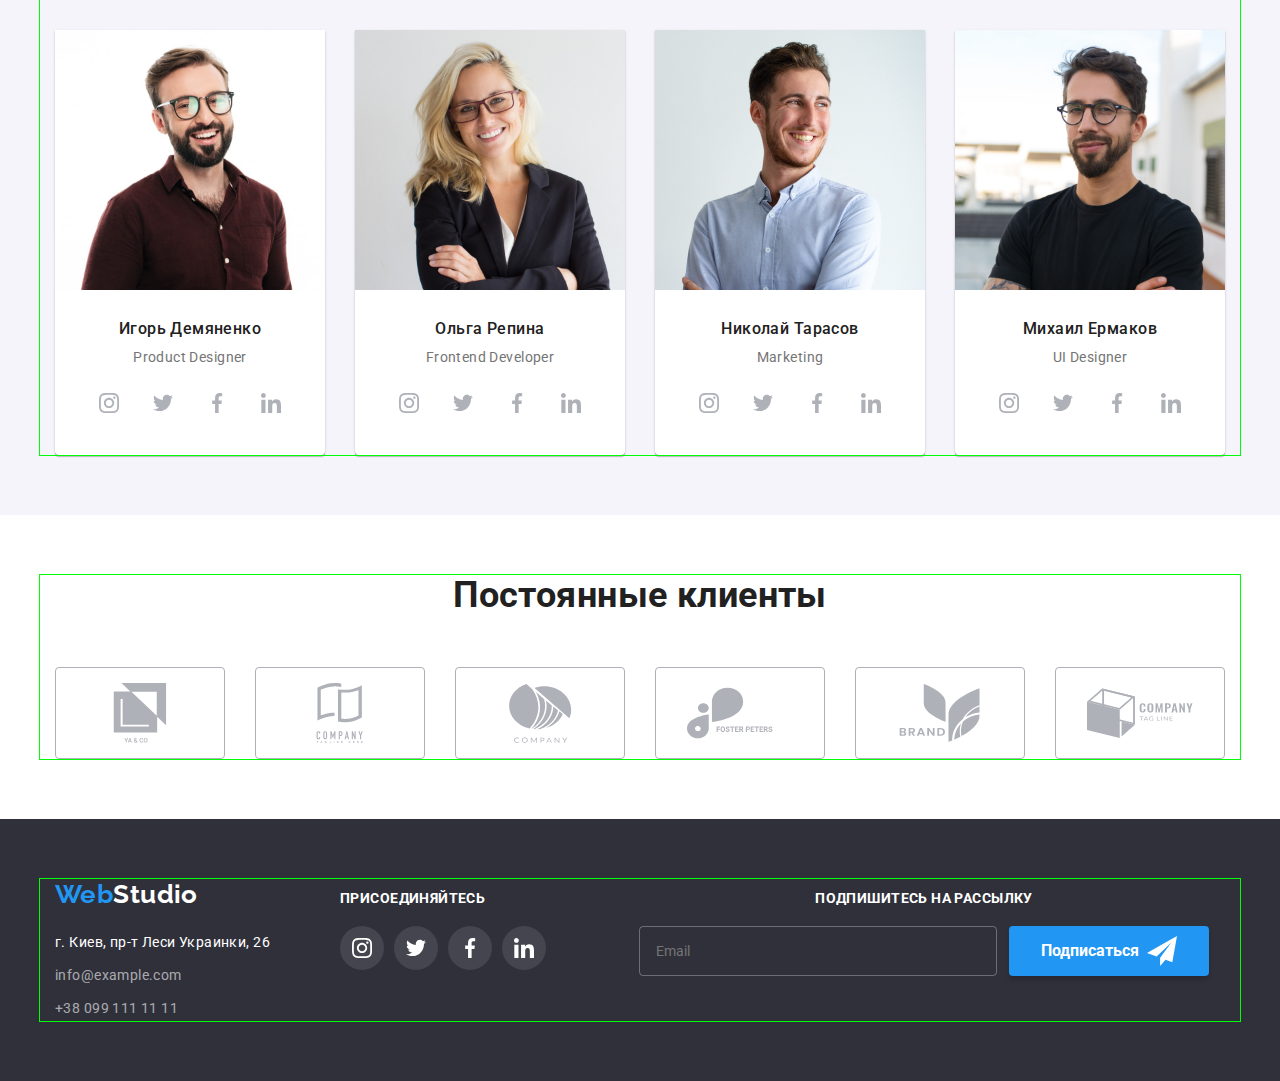
==== commit 426d3de5: "hw-8" ====
--- a/index.html
+++ b/index.html
@@ -20,33 +20,77 @@
   <body>
     <!--Шапка  сайта-->
     <header class="header">
-      <div class="container header__container">
-        <nav class="nav">
-          <a class="nav__logo" href="./index.html"><span class="nav__label">Web</span>Studio</a>
-          <ul class="nav__list">
-            <li class="nav__item"><a class="nav__link current" href="./index.html">Студия</a></li>
-            <li class="nav__item"><a class="nav__link" href="./portfolio.html">Портфолио</a></li>
-            <li class="nav__item"><a class="nav__link" href="">Контакты</a></li>
+      <div class="header__container container">
+        <a class="nav__logo" href="./index.html"><span class="nav__label">Web</span>Studio</a>
+        <button type="button" class="header__menu--button" data-menu-button>
+          <svg
+            class=""
+            width="40px"
+            height="40px"
+            aria-expanded="false"
+            aria-label="переключатель мобыльного меню"
+          >
+            <use class="header__icon--cross" href="./images/svg/symbol-defs.svg#icon-close"></use>
+            <use class="header__icon--menu" href="./images/svg/symbol-defs.svg#icon-menu"></use>
+          </svg>
+        </button>
+        <div class="menu" data-menu>
+          <nav class="nav">
+            <ul class="nav__list">
+              <li class="nav__item">
+                <a class="nav__link current" href="./index.html">Студия</a>
+              </li>
+              <li class="nav__item">
+                <a class="nav__link" href="./portfolio.html">Портфолио</a>
+              </li>
+              <li class="nav__item"><a class="nav__link" href="">Контакты</a></li>
+            </ul>
+          </nav>
+          <ul class="contacts">
+            <li class="contacts__item">
+              <a class="contacts__link mail" href="mailto:info@example.com">
+                <svg class="contacts__icon-mail">
+                  <use href="./images/svg/symbol-defs.svg#icon-envelope"></use>
+                </svg>
+                info@devstudio.com
+              </a>
+            </li>
+            <li class="contacts__item">
+              <a class="contacts__link" href="tel:+380961111111">
+                <svg class="contacts__icon-tel">
+                  <use href="./images/svg/symbol-defs.svg#icon-smartphone"></use>
+                </svg>
+                +38 096 111 11 11
+              </a>
+            </li>
           </ul>
-        </nav>
-        <ul class="contacts">
-          <li class="contacts__item">
-            <a class="contacts__link" href="mailto:info@example.com">
-              <svg class="contacts__icon" width="16px" height="12px">
-                <use href="./images/svg/symbol-defs.svg#icon-envelope"></use>
-              </svg>
-              info@devstudio.com
-            </a>
-          </li>
-          <li class="contacts__item">
-            <a class="contacts__link" href="tel:+380961111111">
-              <svg class="contacts__icon" width="10px" height="16px">
-                <use href="./images/svg/symbol-defs.svg#icon-smartphone"></use>
-              </svg>
-              +38 096 111 11 11
-            </a>
-          </li>
-        </ul>
+          <ul class="mobile-menu__social">
+            <li class="mobile-menu__social--item">
+              <a href="" target="_blank" rel="noopener noreferrer" class="mobile-menu__social--link"
+                >Instagram</a
+              >
+            </li>
+            <li class="mobile-menu__social--item">
+              <a href="" target="_blank" rel="noopener noreferrer" class="mobile-menu__social--link"
+                >Twitter</a
+              >
+            </li>
+            <li class="mobile-menu__social--item">
+              <a href="" target="_blank" rel="noopener noreferrer" class="mobile-menu__social--link"
+                >Facebook</a
+              >
+            </li>
+            <li class="mobile-menu__social--item">
+              <a
+                href=""
+                target="_blank"
+                rel="noopener noreferrer"
+                class="mobile-menu__social--link-res"
+                >LinkedIn</a
+              >
+            </li>
+          </ul>
+        </div>
       </div>
     </header>
     <main>
@@ -65,7 +109,7 @@
           <ul class="feature">
             <li class="feature__item">
               <div class="featnre__rectangle">
-                <svg class="feature__icon" width="70px" height="70px">
+                <svg class="feature__icon">
                   <use href="./images/svg/symbol-defs.svg#icon-antenna"></use>
                 </svg>
               </div>
@@ -76,7 +120,7 @@
             </li>
             <li class="feature__item">
               <div class="featnre__rectangle">
-                <svg class="feature__icon" width="70px" height="70px">
+                <svg class="feature__icon">
                   <use href="./images/svg/symbol-defs.svg#icon-clock"></use>
                 </svg>
               </div>
@@ -87,7 +131,7 @@
             </li>
             <li class="feature__item">
               <div class="featnre__rectangle">
-                <svg class="feature__icon" width="70px" height="70px">
+                <svg class="feature__icon">
                   <use href="./images/svg/symbol-defs.svg#icon-diagram"></use>
                 </svg>
               </div>
@@ -98,7 +142,7 @@
             </li>
             <li class="feature__item">
               <div class="featnre__rectangle">
-                <svg class="feature__icon" width="70px" height="70px">
+                <svg class="feature__icon">
                   <use href="./images/svg/symbol-defs.svg#icon-astronaut"></use>
                 </svg>
               </div>
@@ -117,19 +161,43 @@
           <ul class="work__list">
             <li class="work__item">
               <div class="work__item--thumb">
-                <img src="./images/general/box1.jpg" alt="Проектырование" width="370" />
+                <!-- <img src="./images/general/box1.jpg" alt="Проектырование" width="370" /> -->
+                <picture>
+                  <source
+                    srcset="./images/general/box1.jpg 1x, ./images/general/box1_lg@2x.jpg 2x"
+                    media="(min-width:1200px)"
+                    type="image/jpg"
+                  />
+                  <img class="" src="./images/general/box1.jpg" alt="Проектирование" />
+                </picture>
                 <p class="work__item--overlay">Десктопные приложения</p>
               </div>
             </li>
             <li class="work__item">
               <div class="work__item--thumb">
-                <img src="./images/general/box2.jpg" alt="Моделирование" width="370" />
+                <!-- <img src="./images/general/box2.jpg" alt="Моделирование" width="370" /> -->
+                <picture>
+                  <source
+                    srcset="./images/general/box2.jpg 1x, ./images/general/box2_lg@2x.jpg 2x"
+                    media="(min-width:1200px)"
+                    type="image/jpg"
+                  />
+                  <img class="" src="./images/general/box2.jpg" alt="Моделирование" />
+                </picture>
                 <p class="work__item--overlay">Мобильные приложения</p>
               </div>
             </li>
             <li class="work__item">
               <div class="work__item--thumb">
-                <img src="./images/general/box3.jpg" alt="Оформление" width="370" />
+                <!-- <img src="./images/general/box3.jpg" alt="Оформление" width="370" /> -->
+                <picture>
+                  <source
+                    srcset="./images/general/box3.jpg 1x, ./images/general/box3_lg@2x.jpg 2x"
+                    media="(min-width:1200px)"
+                    type="image/jpg"
+                  />
+                  <img class="" src="./images/general/box3.jpg" alt="Моделирование" />
+                </picture>
                 <p class="work__item--overlay">Дизайнерские решения</p>
               </div>
             </li>
@@ -142,7 +210,44 @@
           <h2 class="team__title">Наша команда</h2>
           <ul class="team__list">
             <li class="team__item">
-              <img src="./images/general/Igor_Demyanenko.jpg" alt="Игорь Демяненко" width="270" />
+              <!-- <picture> -->
+              <!--                 <source>
+                 <img src="./images/general/Igor_Demyanenko.jpg" alt="Игорь Демяненко" width="270" />
+
+                
+              </picture> -->
+
+              <picture>
+                <source
+                  srcset="
+                    ./images/general/Igor_Demyanenko.jpg       1x,
+                    ./images/general/Igor_Demyanenko_lg@2x.jpg 2x
+                  "
+                  media="(min-width:1200px)"
+                  type="image/jpg"
+                />
+                <source
+                  srcset="
+                    ./images/general/Igor_Demyanenko_md.jpg    1x,
+                    ./images/general/Igor_Demyanenko_md@2x.jpg 2x
+                  "
+                  media="(min-width:768px)"
+                  type="image/jpg"
+                />
+                <source
+                  srcset="
+                    ./images/general/Igor_Demyanenko_sm.jpg    1x,
+                    ./images/general/Igor_Demyanenko_sm@2x.jpg 2x
+                  "
+                  media="(min-width:320px)"
+                  type="image/jpg"
+                />
+                <img
+                  class="img_setting"
+                  src="./images/general/Igor_Demyanenko.jpg"
+                  alt="Игорь Демяненко"
+                />
+              </picture>
               <div class="team__card">
                 <h3 class="team__caption">Игорь Демяненко</h3>
                 <p class="team__text">Product Designer</p>
@@ -199,7 +304,39 @@
               </div>
             </li>
             <li class="team__item">
-              <img src="./images/general/Olga_Repina.jpg" alt="Ольга Репина" width="270" />
+              <!-- <img src="./images/general/Olga_Repina.jpg" alt="Ольга Репина" width="270" /> -->
+
+              <picture>
+                <source
+                  srcset="
+                    ./images/general/Olga_Repina.jpg       1x,
+                    ./images/general/Olga_Repina_lg@2x.jpg 2x
+                  "
+                  media="(min-width:1200px)"
+                  type="image/jpg"
+                />
+                <source
+                  srcset="
+                    ./images/general/Olga_Repina_md.jpg    1x,
+                    ./images/general/Olga_Repina_md@2x.jpg 2x
+                  "
+                  media="(min-width:768px)"
+                  type="image/jpg"
+                />
+                <source
+                  srcset="
+                    ./images/general/Olga_Repina_sm.jpg    1x,
+                    ./images/general/Olga_Repina_sm@2x.jpg 2x
+                  "
+                  media="(min-width:320px)"
+                  type="image/jpg"
+                />
+                <img
+                  class="img_setting"
+                  src="./images/general/Olga_Repina.jpg"
+                  alt="Ольга Репина"
+                />
+              </picture>
               <div class="team__card">
                 <h3 class="team__caption">Ольга Репина</h3>
                 <p class="team__text">Frontend Developer</p>
@@ -255,9 +392,39 @@
                 </ul>
               </div>
             </li>
-
             <li class="team__item">
-              <img src="./images/general/Nikolay_Tarasov.jpg" alt="Николай Тарасов" width="270" />
+              <!-- <img src="./images/general/Nikolay_Tarasov.jpg" alt="Николай Тарасов" width="270" /> -->
+              <picture>
+                <source
+                  srcset="
+                    ./images/general/Nikolay_Tarasov.jpg       1x,
+                    ./images/general/Nikolay_Tarasov_lg@2x.jpg 2x
+                  "
+                  media="(min-width:1200px)"
+                  type="image/jpg"
+                />
+                <source
+                  srcset="
+                    ./images/general/Nikolay_Tarasov_md.jpg    1x,
+                    ./images/general/Nikolay_Tarasov_md@2x.jpg 2x
+                  "
+                  media="(min-width:768px)"
+                  type="image/jpg"
+                />
+                <source
+                  srcset="
+                    ./images/general/Nikolay_Tarasov_sm.jpg    1x,
+                    ./images/general/Nikolay_Tarasov_sm@2x.jpg 2x
+                  "
+                  media="(min-width:320px)"
+                  type="image/jpg"
+                />
+                <img
+                  class="img_setting"
+                  src="./images/general/Nikolay_Tarasov.jpg"
+                  alt="Николай Тарасов"
+                />
+              </picture>
               <div class="team__card">
                 <h3 class="team__caption">Николай Тарасов</h3>
                 <p class="team__text">Marketing</p>
@@ -314,7 +481,38 @@
               </div>
             </li>
             <li class="team__item">
-              <img src="./images/general/Mehael_Ermakov.jpg" alt="Михаил Ермаков" width="270" />
+              <!-- <img src="./images/general/Mehael_Ermakov.jpg" alt="Михаил Ермаков" width="270" /> -->
+              <picture>
+                <source
+                  srcset="
+                    ./images/general/Mehael_Ermakov.jpg       1x,
+                    ./images/general/Mehael_Ermakov_lg@2x.jpg 2x
+                  "
+                  media="(min-width:1200px)"
+                  type="image/jpg"
+                />
+                <source
+                  srcset="
+                    ./images/general/Mehael_Ermakov_md.jpg    1x,
+                    ./images/general/Mehael_Ermakov_md@2x.jpg 2x
+                  "
+                  media="(min-width:768px)"
+                  type="image/jpg"
+                />
+                <source
+                  srcset="
+                    ./images/general/Mehael_Ermakov_sm.jpg    1x,
+                    ./images/general/Mehael_Ermakov_sm@2x.jpg 2x
+                  "
+                  media="(min-width:320px)"
+                  type="image/jpg"
+                />
+                <img
+                  class="img_setting"
+                  src="./images/general/Mehael_Ermakov.jpg"
+                  alt="Михаил Ермаков"
+                />
+              </picture>
               <div class="team__card">
                 <h3 class="team__caption">Михаил Ермаков</h3>
                 <p class="team__text">UI Designer</p>
@@ -516,7 +714,7 @@
     <div class="backdrop is-hidden" data-modal>
       <div class="modal">
         <button class="modal__button" data-modal-close>
-          <svg class="modal__button--close" width="11px" height="11px">
+          <svg class="modal__button--close">
             <use href="./images/svg/symbol-defs.svg#icon-close"></use>
           </svg>
         </button>
@@ -574,6 +772,8 @@
         </form>
       </div>
     </div>
+
     <script src="./js/modal.js"></script>
+    <script src="./js/mobile-menu.js"></script>
   </body>
 </html>
--- a/css/main.min.css
+++ b/css/main.min.css
@@ -1,2 +1,2 @@
-:root{--accent-color: #2196f3;--primary-text-color: #212121;--secondary-text-color: #757575;--primary-white-color: #ffffff;--footer-contact-color: rgba(255, 255, 255, 0.6);--social-bg-color: rgba(255, 255, 255, 0.1);--logo-black: #000000;--hero-footer-bg-color: #2f303a;--hero-btn-color-accent: #188ce8;--overlay-start-color: rgba(47, 48, 58, 0.4);--overlay-end-color: rgba(47, 48, 58, 0.4);--secondary-bg-color: #f5f4fa;--line-border-color: #ececec;--social-icon-color: #afb1b8;--bg-color-primary: #e5e5e5;--style-roboto: Roboto, sans-serif;--style-raleway: Raleway, serif;--timing-func: cubic-bezier(0.4, 0, 0.2, 1)}.visually__hidden{position:absolute;width:1px;height:1px;margin:-1px;border:0;padding:0;white-space:nowrap;clip-path:inset(100%);clip:rect(0 0 0 0);overflow:hidden}a{text-decoration:none}ul,ol{list-style-type:none;margin:0}body{font-family:var(--style-roboto);letter-spacing:0.03em;font-size:14px;color:var(--primary-text-color);background-color:var(--primary-white-color)}img{display:block}.section{padding-top:94px;padding-bottom:94px}.section:nth-child(3){padding-top:0}.text{color:var(--secondary-text-color)}.title{color:var(--primary-text-color);font-weight:700}.container{margin-left:auto;margin-right:auto;padding-left:15px;padding-right:15px;width:1200px}.hero__button{display:inline-block;min-width:200px;padding:10px 32px;letter-spacing:0.06em;border-radius:4px;color:var(--primary-white-color);background-color:var(--accent-color);font-family:var(--style-roboto);font-size:16px;font-weight:400;line-height:1.87;cursor:pointer;transition:background-color 250ms var(--timing-func)}.hero__button:hover,.hero__button:focus{background-color:var(--hero-btn-color-accent);border-radius:4px}.header{border-bottom:1px solid var(--line-border-color)}.header__container{display:flex}.nav{display:flex;justify-content:center}.nav__item:not(:last-child){margin-right:50px}.nav__list{display:flex;justify-content:center;padding:0}.nav__link{display:inline-block;padding-top:32px;padding-bottom:32px;color:var(--primary-text-color);font-weight:500;letter-spacing:0.02em;line-height:1.14;transition:color 250ms var(--timing-func)}.nav__link:hover,.nav__link:focus{color:var(--accent-color)}.current{color:var(--accent-color);position:relative}.current::after{position:absolute;content:'';display:block;background-color:var(--accent-color);border-radius:2px;bottom:-1px;width:100%;height:4px;right:0}.contacts{margin-left:auto;display:flex;justify-content:center;padding:0}.contacts__item:not(:last-child){margin-right:50px}.contacts__link{display:flex;align-items:center;justify-content:center;padding-top:32px;padding-bottom:32px;color:var(--secondary-text-color);font-weight:500;letter-spacing:0.02em;line-height:1.14;transition:color 250ms var(--timing-func)}.contacts__link:hover,.contacts__link:focus{color:var(--accent-color)}.hero{padding-top:200px;padding-bottom:200px;background-color:var(--hero-footer-bg-color);color:var(--primary-white-color);text-align:center;margin:0;margin-left:auto;margin-right:auto;max-width:1600px;background-image:linear-gradient(to right, var(--overlay-start-color), var(--overlay-end-color)),url(../images/hero/hero.jpg);background-repeat:no-repeat;background-position:center;background-size:cover}.hero__title{margin:0 0 30px 0;font-weight:900;letter-spacing:0.06em;font-size:44px;line-height:1.36;text-align:center;text-transform:uppercase}.nav__logo{padding-top:24px;padding-bottom:25px;margin-right:93px;color:var(--logo-black);font-family:var(--style-raleway);font-size:26px;line-height:1.2}.nav__label{color:var(--accent-color)}.footer__logo{display:inline-block;margin-bottom:20px;color:var(--primary-white-color);font-family:var(--style-raleway);font-weight:700;font-size:26px;line-height:1.19}.footer__logo--accent{color:var(--accent-color)}.contacts__icon{display:inline-block;fill:var(--secondary-text-color);margin-right:10px;transition:fill 250ms var(--timing-func)}.contacts__link{display:flex;align-items:center;justify-content:center;padding-top:32px;padding-bottom:32px;color:var(--secondary-text-color);font-weight:500;letter-spacing:0.02em;line-height:1.14;transition:color 250ms var(--timing-func)}.contacts__link:hover .contacts__icon{fill:var(--accent-color)}.feature{display:flex;padding:0;text-align:left}.feature__item{width:270px}.feature__item:not(:last-child){margin-right:30px}.featnre__rectangle{display:flex;background-color:var(--secondary-bg-color);height:120px;border-radius:4px;justify-content:center;align-items:center;margin-bottom:30px}.feature__title{margin:0 0 10px 0;line-height:1.14;text-transform:uppercase;font-size:14px}.feature__text{margin:0;line-height:1.71}.work__title{margin:0 0 50px 0;font-size:36px;line-height:1.16;text-align:center}.work__list{display:flex;padding:0}.work__item{margin-right:30px}.work__item:last-child{margin-right:0}.work__item--thumb{position:relative}.work__item--overlay{margin:0;position:absolute;bottom:0;left:0;width:100%;height:70px;background-color:rgba(47,48,58,0.8);color:#ffffff;text-transform:uppercase;font-weight:bold;font-size:14px;line-height:16px;text-align:center;letter-spacing:0.03em;padding-top:27px}.team{background-color:var(--secondary-bg-color)}.team__title{margin:0 0 50px 0;font-size:36px;line-height:1.16;text-align:center}.team__list{display:flex;padding:0}.team__item{box-shadow:0px 1px 3px rgba(0,0,0,0.12),0px 1px 1px rgba(0,0,0,0.14),0px 2px 1px rgba(0,0,0,0.2);border-radius:0px 0px 4px 4px;background-color:var(--primary-white-color);text-align:center}.team__item:not(:last-child){margin-right:30px}.team__card{padding:30px 32px}.team__text{margin:0;line-height:1.18;margin-bottom:16px;color:var(--secondary-text-color)}.team__caption{margin:0 0 10px 0;font-weight:500;font-size:16px;line-height:1.18;color:var(--primary-text-color)}.team__social{display:flex;padding:0;justify-content:space-between}.team__social--link{margin:0;display:flex;width:44px;height:44px;justify-content:center;align-items:center;border-radius:50%;fill:var(--social-icon-color);transition:background-color 250ms var(--timing-func),fill 250ms var(--timing-func)}.team__social--link:hover,.team__social--link:focus{background-color:var(--accent-color);fill:var(--primary-white-color)}.clients{text-align:center;background-color:var(--primary-white-color)}.clients__title{text-align:center;background-color:var(--primary-white-color);margin:0 0 50px 0;font-size:36px}.clients__list{display:flex;padding:0}.clients__item{margin-right:30px}.clients__item:last-child{margin-right:0px}.clients__link{display:flex;width:170px;height:92px;justify-content:center;align-items:center;border:1px solid #afb1b8;box-sizing:border-box;border-radius:4px;transition:border-color 250ms var(--timing-func)}.clients__link:hover,.clients__link:focus{border-color:var(--accent-color)}.clients__link:hover .clients__icon,.clients__link:focus .clients__icon{fill:var(--accent-color)}.clients__icon{fill:var(--social-icon-color);transition:fill 250ms var(--timing-func)}.filter{margin-bottom:50px;display:flex;justify-content:center;padding:0}.filter__item{margin-right:8px}.filter__item:last-child{margin-right:0}.filter__btn{min-width:73px;max-width:200px;border:0;border-radius:4px;padding:6px 22px;color:var(--primary-text-color);background-color:var(--secondary-bg-color);font-family:var(--style-roboto);font-style:normal;font-weight:500;font-size:16px;line-height:1.5;cursor:pointer;text-align:center;letter-spacing:0.03em;transition:background-color 250ms var(--timing-func),color 250ms var(--timing-func),box-shadow 250ms var(--timing-func)}.filter__btn:hover,.filter__btn:focus{box-shadow:0px 3px 1px rgba(0,0,0,0.1),0px 1px 2px rgba(0,0,0,0.08),0px 2px 2px rgba(0,0,0,0.12);color:var(--primary-white-color);background-color:var(--accent-color)}.filter__current{color:var(--primary-white-color);background-color:var(--accent-color)}.portfolio{padding:0;display:flex;flex-wrap:wrap}.portfolio__item{width:370px;margin-right:30px;margin-bottom:30px}.portfolio__item:nth-last-child(-n+3){margin-bottom:0}.portfolio__item:nth-child(3n){margin-right:0}.portfolio__link{transition:box-shadow 250ms var(--timing-func)}.portfolio__link:hover .portfolio__overlay{transform:translateY(0%)}.portfolio__link:hover,.portfolio__link:focus{display:block;box-sizing:border-box;box-shadow:0px 1px 1px rgba(0,0,0,0.12),0px 4px 4px rgba(0,0,0,0.06),1px 4px 6px rgba(0,0,0,0.16)}.portfolio__tumb{position:relative;cursor:pointer;overflow:hidden}.portfolio__overlay{margin:0;position:absolute;top:0;left:0;width:100%;height:100%;transform:translateY(100%);transition:transform 250ms var(--timing-func);font-size:18px;line-height:1.5;letter-spacing:0.03em;color:var(--primary-white-color);overflow:auto;background-color:rgba(33,150,243,0.9);padding:63px 24px}.portfolio__card{padding:20px 24px;border-left:1px solid #eeeeee;border-right:1px solid #eeeeee;border-bottom:1px solid #eeeeee}.portfolio__title{margin:0 0 4px 0;color:var(--primary-text-color);font-size:18px;line-height:2;letter-spacing:0.06em}.portfolio__text{margin:0;font-size:16px;font-weight:400;line-height:1.87;color:var(--secondary-text-color)}.footer{padding-bottom:60px;padding-top:60px;background-color:var(--hero-footer-bg-color)}.footer__container{display:flex}.footer__text{margin:0 0 9px 0;color:var(--primary-white-color);line-height:1.85;font-style:normal}.footer__contact{display:block;color:var(--footer-contact-color);line-height:1.71;font-style:normal}.footer__contact:not(:last-child){margin-bottom:9px}.footer__contact:hover,.footer__contact:focus{color:var(--accent-color)}.footer__address{margin-right:70px}.footer__social--title{text-transform:uppercase;color:var(--primary-white-color);margin:0 0 20px 0;font-weight:700}.footer__social--list{display:flex;padding:0}.footer__social--item{margin-right:10px}.footer__social--item:last-child{margin-right:0px}.footer__social--link{display:flex;background-color:var(--social-bg-color);width:44px;height:44px;justify-content:center;align-items:center;border-radius:50%;transition:background-color 250ms var(--timing-func)}.footer__social--link:hover,.footer__social--link:focus{background-color:var(--accent-color)}.footer__social--link:not(:last-child){margin-right:10px}.footer__social--icon{fill:var(--primary-white-color)}.footer__subscribe{margin-left:93px}.footer__subscribe--title{font-weight:700;text-transform:uppercase;color:var(--primary-white-color);margin-bottom:20px}.footer__subscribe--form{display:flex}.footer__subscribe--email{width:358px;height:50px;background-color:transparent;border:1px solid rgba(255,255,255,0.3);border-radius:4px;padding-left:16px;transition:border-color 250ms var(--timing-func)}.footer__subscribe--email:focus{border-color:var(--accent-color);outline:none;color:var(--primary-white-color)}.footer__subscribe--icon{width:24px;height:24px;fill:var(--bg-color-primary)}.footer__subscribe--btn{display:flex;align-items:center;justify-content:space-between;min-width:200px;align-self:center;margin-left:12px;padding:10px 32px;border-radius:4px;border:transparent;color:var(--primary-white-color);background-color:var(--accent-color);box-shadow:0px 4px 4px rgba(0,0,0,0.15);font-weight:700;font-size:16px;line-height:1.88;cursor:pointer}.backdrop{position:fixed;top:0;left:0;width:100%;height:100%;background:rgba(0,0,0,0.2);opacity:1;visibility:visible;pointer-events:initial;transition:opacity 250ms var(--timing-func),visibility 250ms var(--timing-func)}.backdrop.is-hidden{opacity:0;visibility:hidden;pointer-events:none}.modal{position:absolute;top:50%;left:50%;transform:translate(-50%, -50%);min-width:528px;min-height:581px;background:var(--primary-white-color)}.modal__button{position:absolute;top:8px;right:8px;width:30px;height:30px;border-radius:50%;border-color:rgba(0,0,0,0.1);background-color:var(--primary-white-color);cursor:pointer}.modal__button:focus .modal__button--close,.modal__button:hover .modal__button--close{fill:var(--accent-color)}.modal__button--close{display:inline-block;fill:#000000;transition:fill 250ms var(--timing-func)}.modal__form{display:flex;flex-direction:column;padding:40px}.modal__form--title{font-weight:700;font-size:20px;text-align:center;letter-spacing:0.03em;line-height:1.15;color:var(--primary-text-color);margin-bottom:12px}.modal__form--icon{width:18px;height:18px;transition:fill 250ms var(--timing-func)}.modal__form--label{position:relative;margin-top:4px;margin-bottom:10px}.modal__form--message{font-size:12px;line-height:1.71;letter-spacing:.01em;color:rgba(117,117,117,0.5);height:120px;margin-bottom:20px;padding:16px 12px;resize:none;display:block;width:100%;border:1px solid rgba(33,33,33,0.2);border-radius:4px;cursor:pointer;transition:border 250ms var(--timing-func)}.modal__form--input{display:block;width:100%;height:40px;border:1px solid rgba(33,33,33,0.2);border-radius:4px;cursor:pointer;padding-left:42px;transition:border 250ms var(--timing-func)}.modal__form--input:focus{border:1px solid var(--accent-color);outline:transparent}.modal__form--input:focus+.modal__form--icon{fill:var(--accent-color)}.modal__form--icon{position:absolute;top:50%;left:13px;width:18px;height:18px;transform:translateY(-50%);fill:var(--title-text-color)}.modal__form--checkbox{display:flex;justify-content:center;margin-bottom:30px}.modal__form--checkbox-label::before{content:"";width:16px;height:15px;border:2px solid var(--primary-text-color);border-radius:4px;display:inline-block;margin-right:8px;cursor:pointer;vertical-align:middle}.modal__form--checkbox-input:checked+.modal__form--checkbox-label::before{background-color:var(--accent-color);border-color:var(--accent-color);background-image:url(../images/svg/check.svg);background-size:contain;background-position:center;background-repeat:no-repeat}.modal__form--checkbox-input:focus+.modal__form--checkbox-label::before{border-color:var(--accent-color)}.modal__form--policy-link{color:var(--accent-color);text-decoration-line:underline}.modal__form--button{display:block;width:200px;align-self:center;padding:10px 32px;letter-spacing:0.06em;border-radius:4px;border:transparent;color:var(--primary-white-color);background-color:var(--accent-color);box-shadow:0px 4px 4px rgba(0,0,0,0.15);font-weight:700;font-size:16px;line-height:1.88;cursor:pointer;transition:background-color 250ms var(--timing-func)}.modal__form--button:hover,.modal__form--button:focus{background:#188CE8}
+:root{--accent-color:#2196f3;--primary-text-color:#212121;--secondary-text-color:#757575;--primary-white-color:#ffffff;--footer-contact-color:rgba(255,255,255,0.6);--social-bg-color:rgba(255,255,255,0.1);--logo-black:#000000;--hero-footer-bg-color:#2f303a;--hero-btn-color-accent:#188ce8;--overlay-start-color:rgba(47,48,58,0.4);--overlay-end-color:rgba(47,48,58,0.4);--secondary-bg-color:#f5f4fa;--line-border-color:#ececec;--social-icon-color:#afb1b8;--bg-color-primary:#e5e5e5;--style-roboto:Roboto, sans-serif;--style-raleway:Raleway, serif;--timing-func:cubic-bezier(0.4, 0, 0.2, 1)}.visually__hidden{position:absolute;width:1px;height:1px;margin:-1px;border:0;padding:0;white-space:nowrap;clip-path:inset(100%);clip:rect(0 0 0 0);overflow:hidden}a{text-decoration:none;padding:0}ul,ol{list-style-type:none;margin:0;padding:0}body{font-family:var(--style-roboto);letter-spacing:0.03em;font-size:14px;color:var(--primary-text-color);background-color:var(--primary-white-color)}img{display:block}p{margin:0}.section{padding:60px 0px}.section:nth-child(3){padding-top:0}.img_setting{width:100%}.text{color:var(--secondary-text-color)}.title{color:var(--primary-text-color);font-weight:700}.container{outline:1px solid #00ff04;margin-left:auto;margin-right:auto;padding-left:15px;padding-right:15px}@media screen and (max-width: 767px){.container{max-width:480px}}@media screen and (min-width: 768px){.container{width:768px}}@media screen and (min-width: 1200px){.container{width:1200px}}.header__container{position:relative;display:flex;height:60px;justify-content:space-between;outline:1px solid red}@media screen and (min-width: 768px){.header__container{height:80px}}@media screen and (min-width: 1200px){.header__container{justify-content:normal}}.hero__button{display:inline-block;min-width:200px;padding:10px 32px;letter-spacing:0.06em;border-radius:4px;color:var(--primary-white-color);background-color:var(--accent-color);font-family:var(--style-roboto);font-size:16px;font-weight:400;line-height:1.87;cursor:pointer;transition:background-color 250ms var(--timing-func)}.hero__button:hover,.hero__button:focus{background-color:var(--hero-btn-color-accent);border-radius:4px}.header{border-bottom:1px solid var(--line-border-color)}.header__menu--button{display:block;margin:0;padding:0;border:none;z-index:2;background-color:transparent}@media screen and (min-width: 768px){.header__menu--button{display:none}}.header__menu--button .header__icon--cross{display:none}.header__menu--button.is-open .header__icon--cross{display:block}.header__menu--button.is-open .header__icon--menu{display:none}@media screen and (min-width: 1200px){.nav{display:flex;justify-content:center}}.nav__list{justify-content:center;padding:0}@media screen and (min-width: 768px){.nav__list{display:flex}}@media screen and (max-width: 767px){.nav__item:not(:last-child){margin-bottom:32px}.nav__item:last-child{margin-bottom:302px}}@media screen and (max-width: 1199px){.nav__item:not(:last-child){margin-right:50px}.nav__item:last-child{margin-right:84px}}@media screen and (min-width: 1200px){.nav__item:not(:last-child){margin-right:50px}}.nav__link{display:inline-block;color:var(--primary-text-color);font-weight:500;font-size:40px;letter-spacing:0.02em;line-height:1.14;transition:color 250ms var(--timing-func)}@media screen and (min-width: 768px){.nav__link{font-weight:500;font-size:14px;line-height:16px;letter-spacing:0.02em;padding-top:32px;padding-bottom:32px}}.nav__link:hover,.nav__link:focus{color:var(--accent-color)}.current{color:var(--accent-color);position:relative}@media screen and (min-width: 767px){.current::after{position:absolute;content:'';display:block;background-color:var(--accent-color);border-radius:2px;bottom:-1px;width:100%;height:4px;right:0}}.contacts{display:flex;flex-wrap:wrap;flex-direction:column-reverse}@media screen and (min-width: 768px){.contacts{display:flex;justify-content:flex-start;flex-direction:row;align-content:center}}@media screen and (min-width: 1200px){.contacts{display:flex;justify-content:center;flex-direction:row;align-content:center;flex-wrap:nowrap;align-items:center;margin-left:305px}}@media screen and (max-width: 767px){.contacts__item:not(:last-child){margin-bottom:64px}.contacts__item:last-child{margin-bottom:32px}}@media screen and (min-width: 768px) and (max-width: 1199px){.contacts__item:not(:last-child){margin-bottom:10px}}@media screen and (min-width: 1200px){.contacts__item:not(:last-child){margin-right:30px}}.contacts__link{align-items:center;justify-content:center;color:var(--secondary-text-color);font-family:'Roboto';font-style:normal;font-weight:500;font-size:34px;line-height:40px;color:#2196f3;letter-spacing:0.02em;transition:color 250ms var(--timing-func)}@media screen and (min-width: 768px){.contacts__link{display:flex;line-height:14px;align-items:center;justify-content:center;font-weight:500;font-size:12px;color:var(--secondary-text-color)}}@media screen and (min-width: 768px) and (min-width: 1200px){.contacts__link{color:var(--secondary-text-color);font-size:14px;line-height:16px}}.contacts__link:hover,.contacts__link:focus{color:var(--accent-color)}.contacts__link:hover .contacts__icon-mail,.contacts__link:focus .contacts__icon-mail{fill:var(--accent-color)}.contacts__link:hover .contacts__icon-tel,.contacts__link:focus .contacts__icon-tel{fill:var(--accent-color)}.mail{font-family:'Roboto';font-style:normal;font-weight:500;font-size:24px;line-height:28px;letter-spacing:0.02em;color:var(--secondary-text-color)}@media screen and (min-width: 768px) and (max-width: 1199px){.mail{font-weight:500;font-size:12px;line-height:14px}}@media screen and (min-width: 1200px){.mail{font-weight:500;font-size:14px;line-height:16px}}.mobile-menu__social{display:none}@media screen and (max-width: 767px){.mobile-menu__social{display:flex;flex-wrap:wrap}}.mobile-menu__social--link{display:block;padding:10px;color:#2196f3;font-weight:500;font-size:18px;line-height:1.22;letter-spacing:0.02em;text-decoration:none}.mobile-menu__social--link::after{content:" ";width:22px;height:1px;margin-left:10px;border:1px solid rgba(33,33,33,0.2);color:rgba(33,33,33,0.2)}.mobile-menu__social--link-res{display:block;padding:10px;color:#2196f3;font-weight:500;font-size:18px;line-height:1.22;letter-spacing:0.02em;text-decoration:none}.hero{padding:118px 60px;background-color:var(--hero-footer-bg-color);color:var(--primary-white-color);text-align:center;margin:0;margin-left:auto;margin-right:auto;max-width:1600px;background-image:linear-gradient(to right, var(--overlay-start-color), var(--overlay-end-color)),url(../images/hero/hero.jpg);background-repeat:no-repeat;background-position:center;background-size:cover}@media (min-device-pixel-ratio: 2), (min-resolution: 192dpi), (min-resolution: 2dppx){.hero{background-image:linear-gradient(to right, rgba(47,48,58,0.4), rgba(47,48,58,0.4)),url(../images/hero/hero_sm@2x.jpg)}}@media screen and (min-width: 768px){.hero{background-image:linear-gradient(to right, rgba(47,48,58,0.4), rgba(47,48,58,0.4)),url(../images/hero/hero_md.jpg)}}@media screen and (min-width: 768px) and (min-device-pixel-ratio: 2), screen and (min-width: 768px) and (min-resolution: 192dpi), screen and (min-width: 768px) and (min-resolution: 2dppx){.hero{background-image:linear-gradient(to right, rgba(47,48,58,0.4), rgba(47,48,58,0.4)),url(../images/hero/hero_md@2x.jpg)}}@media screen and (min-width: 1200px){.hero{padding-top:200px;padding-bottom:200px;background-image:linear-gradient(to right, rgba(47,48,58,0.4), rgba(47,48,58,0.4)),url(../images/hero/hero.jpg)}}@media screen and (min-width: 1200px) and (min-device-pixel-ratio: 2), screen and (min-width: 1200px) and (min-resolution: 192dpi), screen and (min-width: 1200px) and (min-resolution: 2dppx){.hero{background-image:linear-gradient(to right, rgba(47,48,58,0.4), rgba(47,48,58,0.4)),url(../images/hero/hero_lg@2x.jpg)}}.hero__title{margin:0 0 30px 0;font-family:'Roboto';font-style:normal;font-weight:900;font-size:26px;line-height:42px;text-align:center;letter-spacing:0.06em;text-transform:uppercase}@media screen and (min-width: 1200px){.hero__title{font-size:44px;line-height:1.36}}.nav__logo{padding-top:16px;padding-bottom:16px;color:var(--logo-black);font-family:var(--style-raleway);font-size:26px;line-height:1.2}@media screen and (min-width: 767px){.nav__logo{padding-top:26px;padding-bottom:26px;font-weight:700;font-size:24px;line-height:28px;letter-spacing:0.03em;margin-right:88px}}@media screen and (min-width: 1200px){.nav__logo{padding-top:24px;padding-bottom:25px;margin-right:93px;font-size:26px}}.nav__label{color:var(--accent-color)}.footer__logo{display:inline-block;margin-bottom:20px;color:var(--primary-white-color);font-family:var(--style-raleway);font-weight:700;font-size:26px;line-height:1.19}.footer__logo--accent{color:var(--accent-color)}.contacts__icon-mail{display:inline-block;fill:var(--secondary-text-color);transition:fill 250ms var(--timing-func)}@media screen and (max-width: 767px){.contacts__icon-mail{display:none}}@media screen and (min-width: 768px){.contacts__icon-mail{width:14px;height:10px;margin-right:8px}}@media screen and (min-width: 1200px){.contacts__icon-mail{width:16px;height:12px}}.contacts__icon-tel{display:inline-block;fill:var(--secondary-text-color);transition:fill 250ms var(--timing-func)}@media screen and (max-width: 767px){.contacts__icon-tel{display:none}}@media screen and (min-width: 768px){.contacts__icon-tel{width:10px;height:14px;margin-right:8px}}@media screen and (min-width: 1200px){.contacts__icon-tel{width:10px;height:16px}}.feature__icon{width:70px;height:70px}.featnre__rectangle{display:flex;background-color:var(--secondary-bg-color);height:120px;width:100%;border-radius:4px;justify-content:center;align-items:center;margin-bottom:30px}.feature{padding:0;text-align:left}@media screen and (min-width: 768px){.feature{display:flex;flex-wrap:wrap}}@media screen and (min-width: 1200px){.feature{flex-wrap:nowrap}}@media screen and (max-width: 479px){.feature__item{margin-bottom:30px}}@media screen and (min-width: 768px) and (max-width: 1199px){.feature__item{width:calc((100% - 2 * 30px) / 2);margin:15px}.feature__item:nth-child(n+2){margin-bottom:0px}.feature__item:nth-child(-n+2){margin-top:0px}}@media screen and (min-width: 1200px){.feature__item:not(:last-child){margin-right:30px}}.feature__title{text-align:center;margin:0 0 10px 0;line-height:1.14;text-transform:uppercase;font-size:14px}@media screen and (min-width: 768px){.feature__title{text-align:left}}.feature__text{margin:0;line-height:1.71}.work{display:none}@media screen and (min-width: 1200px){.work{display:block}}.work__title{margin:0 0 50px 0;font-size:36px;line-height:1.16;text-align:center}.work__list{display:flex;padding:0}.work__item{margin-right:30px}.work__item:last-child{margin-right:0}.work__item--thumb{position:relative}.work__item--overlay{margin:0;position:absolute;bottom:0;left:0;width:100%;height:70px;background-color:rgba(47,48,58,0.8);color:#ffffff;text-transform:uppercase;font-weight:bold;font-size:14px;line-height:16px;text-align:center;letter-spacing:0.03em;padding-top:27px}.team{background-color:var(--secondary-bg-color)}.team__title{margin:0 0 30px 0;font-size:28px;line-height:1.16;text-align:center}@media screen and (min-width: 1200px){.team__title{font-size:36px}}.team__list{padding:0}@media screen and (min-width: 768px) and (max-width: 1199px){.team__list{display:flex;flex-wrap:wrap;margin:-15px}}@media screen and (min-width: 1200px){.team__list{display:flex;flex-wrap:nowrap}}.team__item{box-shadow:0px 1px 3px rgba(0,0,0,0.12),0px 1px 1px rgba(0,0,0,0.14),0px 2px 1px rgba(0,0,0,0.2);border-radius:0px 0px 4px 4px;background-color:var(--primary-white-color);text-align:center}@media screen and (max-width: 767px){.team__item:not(:last-child){margin-bottom:30px}}@media screen and (min-width: 768px) and (max-width: 1199px){.team__item{width:calc((100% - 2 * 30px) / 2);margin:15px}.team__item:nth-last-child(-n+2){margin-bottom:0px}.team__item:nth-child(-n+2){margin-top:0px}}@media screen and (min-width: 1200px){.team__item:not(:last-child){margin-right:30px}}.team__card{padding:30px 32px}.team__text{margin:0;line-height:1.18;margin-bottom:16px;color:var(--secondary-text-color)}.team__caption{margin:0 0 10px 0;font-weight:500;font-size:16px;line-height:1.18;color:var(--primary-text-color)}.team__social{display:flex;padding:0;justify-content:center}.team__social--item:not(:last-child){margin-right:10px}.team__social--link{margin:0;display:flex;width:44px;height:44px;justify-content:center;align-items:center;border-radius:50%;fill:var(--social-icon-color);transition:background-color 250ms var(--timing-func),fill 250ms var(--timing-func)}.team__social--link:hover,.team__social--link:focus{background-color:var(--accent-color);fill:var(--primary-white-color)}.clients{text-align:center;background-color:var(--primary-white-color)}.clients__title{text-align:center;background-color:var(--primary-white-color);margin:0 0 50px 0;font-size:28px}@media screen and (min-width: 1200px){.clients__title{font-size:36px}}.clients__list{display:flex;flex-wrap:wrap;padding:0;margin:-15px;list-style:none}@media screen and (min-width: 1200px){.clients__list{display:flex;flex-wrap:nowrap;margin:0}}@media screen and (max-width: 767px){.clients__item{width:calc((100% - 2 * 30px) / 2);margin:15px}}@media screen and (min-width: 768px) and (max-width: 1199px){.clients__item{width:calc((100% - 30px * 3) / 3);margin:15px}}@media screen and (min-width: 1200px){.clients__item{margin-right:30px}.clients__item:last-child{margin-right:0px}}.clients__link{display:flex;width:100%;height:92px;justify-content:center;align-items:center;border:1px solid #afb1b8;box-sizing:border-box;border-radius:4px;transition:border-color 250ms var(--timing-func)}.clients__link:hover,.clients__link:focus{border-color:var(--accent-color)}.clients__link:hover .clients__icon,.clients__link:focus .clients__icon{fill:var(--accent-color)}@media screen and (min-width: 1200px){.clients__link{width:170px}}.clients__icon{fill:var(--social-icon-color);transition:fill 250ms var(--timing-func)}.filter{margin-bottom:50px;display:flex;justify-content:center;padding:0}@media screen and (max-width: 767px){.filter{flex-wrap:wrap;justify-content:flex-start;margin-bottom:40px}}@media screen and (min-width: 768px) and (max-width: 1199px){.filter{margin-bottom:30px}}.filter__item{margin-right:8px;margin-bottom:15px}.filter__item:last-child{margin-right:0}.filter__btn{min-width:73px;max-width:200px;border:0;border-radius:4px;padding:6px 22px;color:var(--primary-text-color);background-color:var(--secondary-bg-color);font-family:var(--style-roboto);font-style:normal;font-weight:500;font-size:16px;line-height:1.5;cursor:pointer;text-align:center;letter-spacing:0.03em;transition:background-color 250ms var(--timing-func),color 250ms var(--timing-func),box-shadow 250ms var(--timing-func)}.filter__btn:hover,.filter__btn:focus{box-shadow:0px 3px 1px rgba(0,0,0,0.1),0px 1px 2px rgba(0,0,0,0.08),0px 2px 2px rgba(0,0,0,0.12);color:var(--primary-white-color);background-color:var(--accent-color)}.filter__current{color:var(--primary-white-color);background-color:var(--accent-color)}.portfolio{padding:0;display:flex;flex-wrap:wrap}@media screen and (max-width: 767px){.portfolio{display:block}}@media screen and (max-width: 767px){.portfolio__item:not(:last-child){margin-bottom:30px}}@media screen and (min-width: 768px) and (max-width: 1199px){.portfolio__item{width:calc((100% - 30px * 2) / 2);margin:15px}}@media screen and (min-width: 1200px){.portfolio__item{margin-right:30px;margin-bottom:30px}.portfolio__item:nth-last-child(-n+3){margin-bottom:0}.portfolio__item:nth-child(3n){margin-right:0}}.portfolio__link{transition:box-shadow 250ms var(--timing-func)}.portfolio__link:hover .portfolio__overlay{transform:translateY(0%)}.portfolio__link:hover,.portfolio__link:focus{display:block;box-sizing:border-box;box-shadow:0px 1px 1px rgba(0,0,0,0.12),0px 4px 4px rgba(0,0,0,0.06),1px 4px 6px rgba(0,0,0,0.16)}@media screen and (min-width: 768px) and (max-width: 1199px){.portfolio__link{display:flex;height:100%;flex-direction:column}}.portfolio__tumb{position:relative;cursor:pointer;overflow:hidden}.portfolio__overlay{margin:0;position:absolute;top:0;left:0;width:100%;height:100%;transform:translateY(100%);transition:transform 250ms var(--timing-func);font-size:18px;line-height:1.5;letter-spacing:0.03em;color:var(--primary-white-color);overflow:auto;background-color:rgba(33,150,243,0.9);padding:63px 24px}.portfolio__card{padding:20px 24px;border-left:1px solid #eeeeee;border-right:1px solid #eeeeee;border-bottom:1px solid #eeeeee}@media screen and (min-width: 768px) and (max-width: 1199px){.portfolio__card{flex-grow:1}}.portfolio__title{margin:0 0 4px 0;color:var(--primary-text-color);font-size:18px;line-height:2;letter-spacing:0.06em}.portfolio__text{margin:0;font-size:16px;font-weight:400;line-height:1.87;color:var(--secondary-text-color)}.footer{display:block;padding-bottom:60px;padding-top:60px;background-color:var(--hero-footer-bg-color)}.footer__container{display:block;align-items:center}@media screen and (min-width: 768px){.footer__container{display:flex;flex-wrap:wrap;align-items:baseline;justify-content:center}}@media screen and (min-width: 1200px){.footer__container{flex-wrap:nowrap;justify-content:normal}}.footer__text{margin:0 0 8px 0;color:var(--primary-white-color);line-height:1.85;font-style:normal}@media screen and (min-width: 1200px){.footer__text{margin:0 0 9px 0}}.footer__contact{display:block;color:var(--footer-contact-color);line-height:1.71;font-style:normal}.footer__contact:not(:last-child){margin-bottom:8px}@media screen and (min-width: 1200px){.footer__contact:not(:last-child){margin-bottom:9px}}.footer__contact:hover,.footer__contact:focus{color:var(--accent-color)}.footer__address{display:block;text-align:center;margin-bottom:60px}@media screen and (min-width: 768px){.footer__address{margin-right:165px}}@media screen and (min-width: 1200px){.footer__address{margin-right:70px;text-align:left;margin-bottom:0}}.footer__social--title{text-align:center;text-transform:uppercase;color:var(--primary-white-color);margin:0 0 20px 0;font-weight:700}@media screen and (min-width: 1200px){.footer__social--title{text-align:left}}.footer__social--list{display:flex;padding:0;justify-content:center;margin-bottom:60px}@media screen and (min-width: 1200px){.footer__social--list{margin-bottom:0}}.footer__social--item:not(:last-child){margin-right:10px}.footer__social--item:last-child{margin-right:0px}@media screen and (min-width: 1200px){.footer__social--item{margin-right:10px}}.footer__social--link{display:flex;background-color:var(--social-bg-color);width:44px;height:44px;justify-content:center;align-items:center;border-radius:50%;transition:background-color 250ms var(--timing-func)}.footer__social--link:hover,.footer__social--link:focus{background-color:var(--accent-color)}@media screen and (min-width: 1200px){.footer__social--link:not(:last-child){margin-right:10px}}.footer__social--icon{fill:var(--primary-white-color)}.footer__subscribe{display:block;text-align:center;align-items:center}@media screen and (min-width: 1200px){.footer__subscribe{margin-left:93px}}.footer__subscribe--title{font-weight:700;font-size:14px;line-height:16px;text-transform:uppercase;color:var(--primary-white-color);margin-bottom:20px}.footer__subscribe--form{display:flex;flex-direction:column}@media screen and (min-width: 1200px){.footer__subscribe--form{flex-direction:row}}.footer__subscribe--email{min-width:190px;height:50px;background-color:transparent;border:1px solid rgba(255,255,255,0.3);border-radius:4px;padding-left:16px;margin-bottom:20px;transition:border-color 250ms var(--timing-func)}.footer__subscribe--email:focus{border-color:var(--accent-color);outline:none;color:var(--primary-white-color)}@media screen and (min-width: 768px){.footer__subscribe--email{min-width:450px}}@media screen and (min-width: 1200px){.footer__subscribe--email{min-width:358px;margin:0 12px 0 0}}.footer__subscribe--icon{width:30px;height:30px;fill:var(--bg-color-primary)}.modal__button--close{width:18px;height:18px}.footer__subscribe--btn{display:flex;align-items:center;justify-content:space-between;min-width:200px;align-self:center;padding:10px 32px;border-radius:4px;border:transparent;color:var(--primary-white-color);background-color:var(--accent-color);box-shadow:0px 4px 4px rgba(0,0,0,0.15);font-weight:700;font-size:16px;line-height:1.88;cursor:pointer}.backdrop{position:fixed;top:0;left:0;width:100%;height:100%;background:rgba(0,0,0,0.2);opacity:1;z-index:3;visibility:visible;pointer-events:initial;transition:opacity 250ms var(--timing-func),visibility 250ms var(--timing-func)}.backdrop.is-hidden{opacity:0;visibility:hidden;pointer-events:none}.modal{position:absolute;top:50%;left:50%;transform:translate(-50%, -50%);width:90%;height:648px;background-color:#ffffff;z-index:100;box-shadow:0px 1px 3px rgba(0,0,0,0.12),0px 1px 1px rgba(0,0,0,0.14),0px 2px 1px rgba(0,0,0,0.2);border-radius:4px}@media screen and (min-width: 480px){.modal{width:450px;height:609px}}@media screen and (min-width: 1199px){.modal{min-width:528px;min-height:581px}}.modal__form{display:flex;flex-direction:column;padding:40px}@media screen and (min-width: 480px){.modal__form{width:450px;height:609px;padding:40px}}@media screen and (min-width: 1200px){.modal__form{width:528px}}.modal__form--title{font-weight:700;font-size:20px;text-align:center;letter-spacing:0.03em;line-height:1.15;color:#212121;margin-bottom:12px}.modal__form--icon{width:18px;height:18px;transition:fill 250ms var(--timing-func)}.modal__form--label{position:relative;font-weight:12;line-height:1.16;margin-bottom:10px}.modal__form--label-title{margin-bottom:4px}.modal__form--input{font-weight:400;font-size:12px;line-height:1.13;letter-spacing:0.01em}.modal__form--input{display:block;width:100%;height:40px;border:1px solid rgba(33,33,33,0.2);border-radius:4px;cursor:pointer;padding-left:42px;transition:border 250ms var(--timing-func)}.modal__form--input:focus{border:1px solid var(--accent-color);outline:transparent}.modal__form--input:focus+.modal__form--icon{fill:var(--accent-color)}@media screen and (min-width: 480px){.modal__form--input{min-width:370px}}@media screen and (min-width: 1200px){.modal__form--input{min-width:448px}}.modal__form--message{font-size:14px;line-height:1.17;letter-spacing:0.01em;margin-bottom:20px}@media screen and (min-width: 1200px){.modal__form--message{height:120px}}@media screen and (min-width: 480px){.modal__form--message{min-width:370px}}@media screen and (min-width: 1200px){.modal__form--message{min-width:448px}}.modal__form--message{font-size:12px;line-height:1.71;letter-spacing:0.01em;color:rgba(117,117,117,0.5);height:96px;margin-bottom:20px;padding:16px 12px;resize:none;display:block;width:100%;border:1px solid rgba(33,33,33,0.2);border-radius:4px;cursor:pointer;transition:border 250ms var(--timing-func)}.modal__form--message:focus{border:1px solid var(--accent-color);outline:transparent}.modal__button{position:absolute;padding:4px;top:4px;right:8px;width:30px;height:30px;border-radius:50%;border-color:rgba(0,0,0,0.1);background-color:var(--primary-white-color);cursor:pointer}.modal__button:focus .modal__button--close,.modal__button:hover .modal__button--close{fill:var(--accent-color)}@media screen and (min-width: 480px){.modal__button{top:8px;right:8px}}.modal__button--close{fill:#000000;transition:fill 250ms var(--timing-func)}.input::placeholder{font-style:normal;font-weight:400;font-size:12px;line-height:14px;letter-spacing:0.01em}.modal__form--comments{margin-bottom:4px;font-size:12px;line-height:1.17;letter-spacing:0.01em}.modal__form--icon{position:absolute;top:50%;left:13px;width:18px;height:18px;transform:translateY(-50%);fill:var(--title-text-color)}.modal__form--checkbox{display:flex;justify-content:center;margin-bottom:30px}.modal__form--checkbox-input:checked+.modal__form--checkbox-label::before{background-color:var(--accent-color);border-color:var(--accent-color);background-image:url(../images/svg/check.svg);background-size:contain;background-position:center}.modal__form--checkbox-input:focus+.modal__form--checkbox-label::before{border-color:var(--accent-color)}.modal__form--checkbox{display:flex;justify-content:center;margin-bottom:30px}.modal__form--checkbox-label::before{content:"";width:16px;height:15px;border:2px solid var(--primary-text-color);border-radius:4px;display:inline-block;margin-right:8px;cursor:pointer;vertical-align:middle}.modal__form--checkbox-input:checked+.modal__form--checkbox-label::before{background-color:var(--accent-color);border-color:var(--accent-color);background-image:url(../images/svg/check.svg);background-size:contain;background-position:center;background-repeat:no-repeat}.modal__form--checkbox-input:focus+.modal__form--checkbox-label::before{border-color:var(--accent-color)}.modal__form--policy-link{color:var(--accent-color);text-decoration-line:underline}.modal__form--button{display:inline-block;min-width:200px;padding:10px 32px;border-radius:4px;border:transparent;width:200px;align-self:center;color:var(--primary-white-color);background-color:var(--accent-color);box-shadow:0px 4px 4px rgba(0,0,0,0.15);font-weight:700;font-size:16px;line-height:1.88;cursor:pointer;transition:background-color 250ms var(--timing-func)}.modal__form--button:hover,.modal__form--button:focus{background:#188CE8}.menu{z-index:1;display:none}@media screen and (min-width: 768px){.menu{display:flex}}@media screen and (max-width: 767px){.menu.is-open{position:absolute;display:block;top:0;left:0;width:100%;height:796px;padding:48px 0px 48px 40px;background-color:var(--primary-white-color)}}
 /*# sourceMappingURL=main.min.css.map */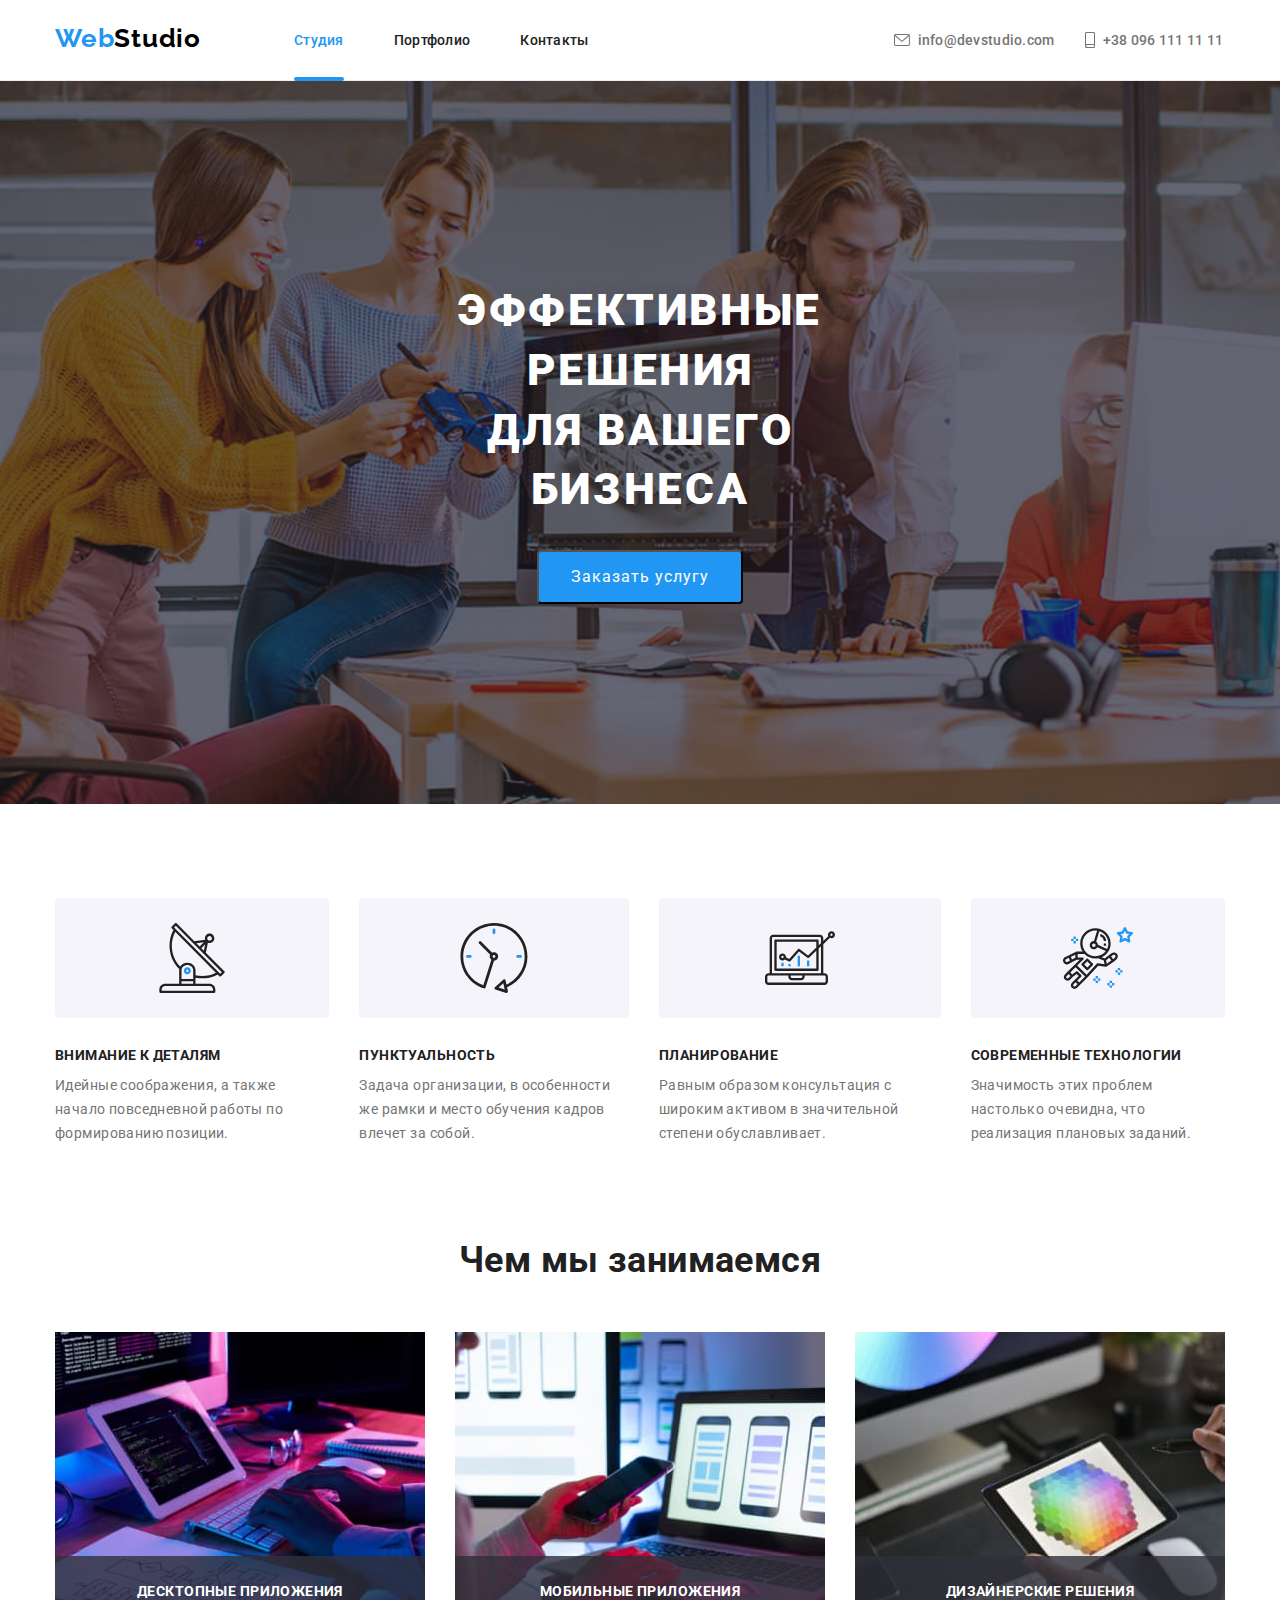
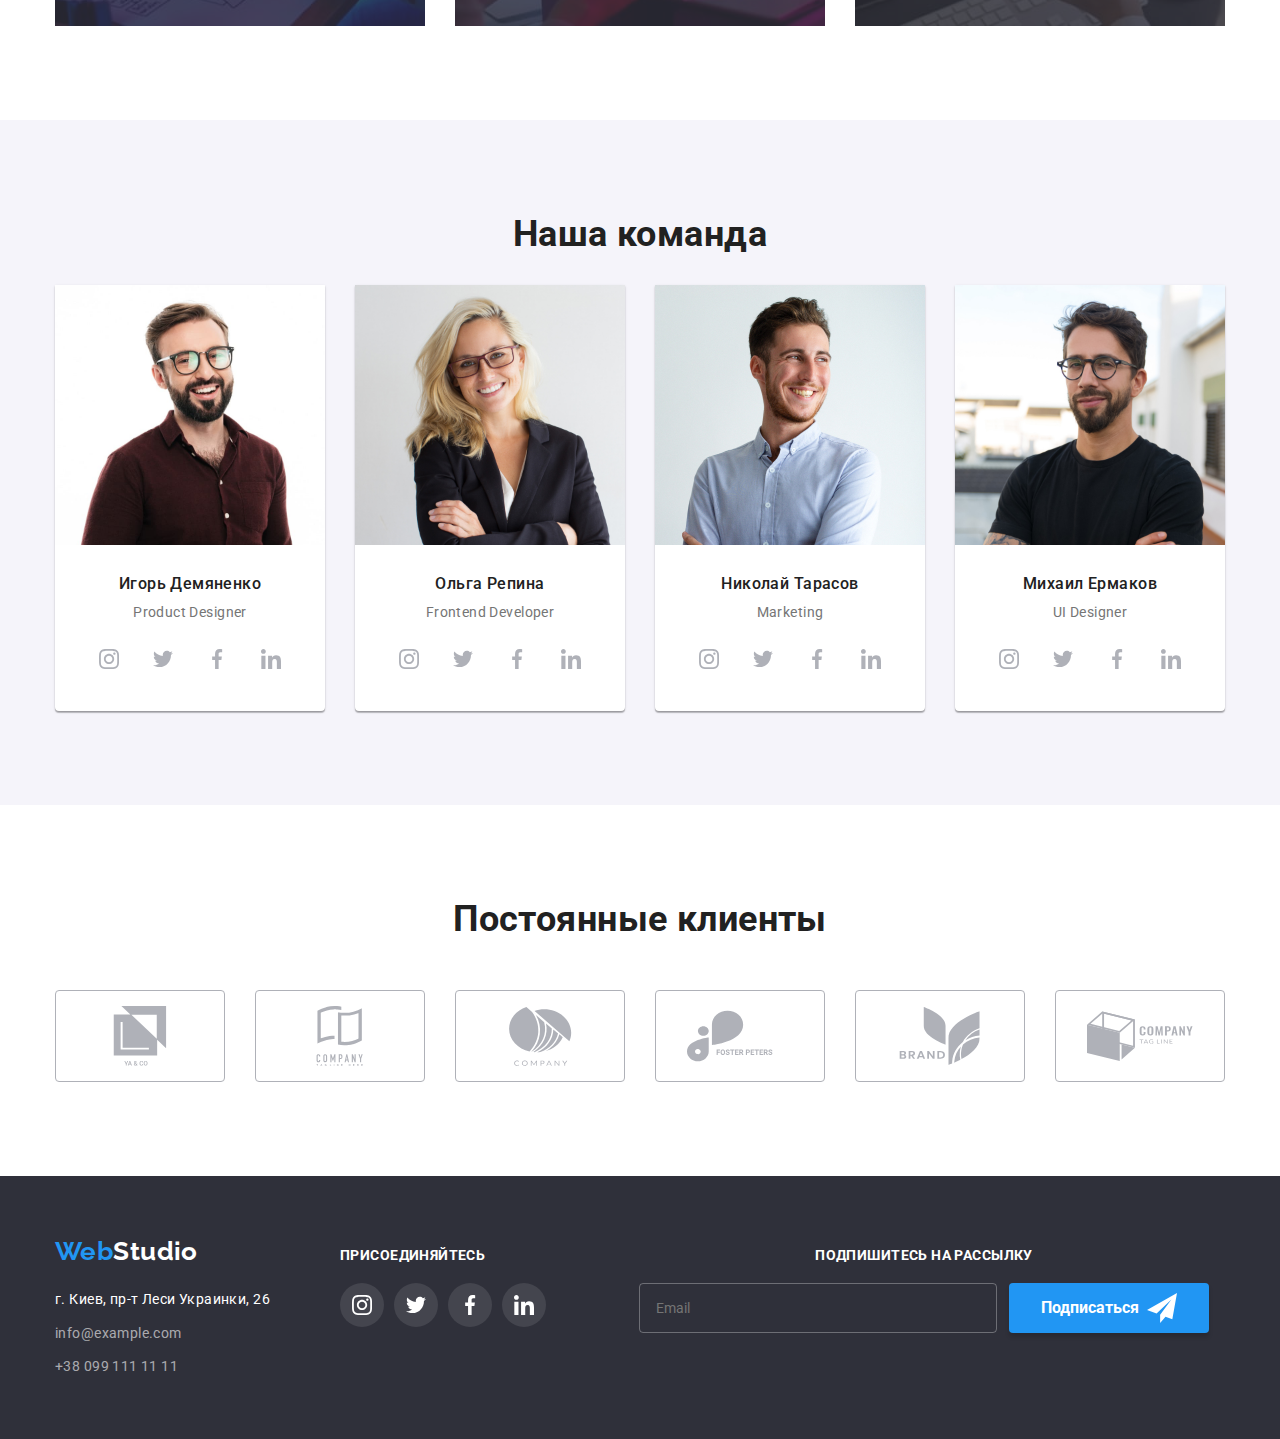
==== commit f2004a59: "HW-8 finish" ====
--- a/index.html
+++ b/index.html
@@ -24,7 +24,7 @@
         <a class="nav__logo" href="./index.html"><span class="nav__label">Web</span>Studio</a>
         <button type="button" class="header__menu--button" data-menu-button>
           <svg
-            class=""
+            class="tap__icon"
             width="40px"
             height="40px"
             aria-expanded="false"
--- a/css/main.min.css
+++ b/css/main.min.css
@@ -1,2 +1,2 @@
-:root{--accent-color:#2196f3;--primary-text-color:#212121;--secondary-text-color:#757575;--primary-white-color:#ffffff;--footer-contact-color:rgba(255,255,255,0.6);--social-bg-color:rgba(255,255,255,0.1);--logo-black:#000000;--hero-footer-bg-color:#2f303a;--hero-btn-color-accent:#188ce8;--overlay-start-color:rgba(47,48,58,0.4);--overlay-end-color:rgba(47,48,58,0.4);--secondary-bg-color:#f5f4fa;--line-border-color:#ececec;--social-icon-color:#afb1b8;--bg-color-primary:#e5e5e5;--style-roboto:Roboto, sans-serif;--style-raleway:Raleway, serif;--timing-func:cubic-bezier(0.4, 0, 0.2, 1)}.visually__hidden{position:absolute;width:1px;height:1px;margin:-1px;border:0;padding:0;white-space:nowrap;clip-path:inset(100%);clip:rect(0 0 0 0);overflow:hidden}a{text-decoration:none;padding:0}ul,ol{list-style-type:none;margin:0;padding:0}body{font-family:var(--style-roboto);letter-spacing:0.03em;font-size:14px;color:var(--primary-text-color);background-color:var(--primary-white-color)}img{display:block}p{margin:0}.section{padding:60px 0px}.section:nth-child(3){padding-top:0}.img_setting{width:100%}.text{color:var(--secondary-text-color)}.title{color:var(--primary-text-color);font-weight:700}.container{outline:1px solid #00ff04;margin-left:auto;margin-right:auto;padding-left:15px;padding-right:15px}@media screen and (max-width: 767px){.container{max-width:480px}}@media screen and (min-width: 768px){.container{width:768px}}@media screen and (min-width: 1200px){.container{width:1200px}}.header__container{position:relative;display:flex;height:60px;justify-content:space-between;outline:1px solid red}@media screen and (min-width: 768px){.header__container{height:80px}}@media screen and (min-width: 1200px){.header__container{justify-content:normal}}.hero__button{display:inline-block;min-width:200px;padding:10px 32px;letter-spacing:0.06em;border-radius:4px;color:var(--primary-white-color);background-color:var(--accent-color);font-family:var(--style-roboto);font-size:16px;font-weight:400;line-height:1.87;cursor:pointer;transition:background-color 250ms var(--timing-func)}.hero__button:hover,.hero__button:focus{background-color:var(--hero-btn-color-accent);border-radius:4px}.header{border-bottom:1px solid var(--line-border-color)}.header__menu--button{display:block;margin:0;padding:0;border:none;z-index:2;background-color:transparent}@media screen and (min-width: 768px){.header__menu--button{display:none}}.header__menu--button .header__icon--cross{display:none}.header__menu--button.is-open .header__icon--cross{display:block}.header__menu--button.is-open .header__icon--menu{display:none}@media screen and (min-width: 1200px){.nav{display:flex;justify-content:center}}.nav__list{justify-content:center;padding:0}@media screen and (min-width: 768px){.nav__list{display:flex}}@media screen and (max-width: 767px){.nav__item:not(:last-child){margin-bottom:32px}.nav__item:last-child{margin-bottom:302px}}@media screen and (max-width: 1199px){.nav__item:not(:last-child){margin-right:50px}.nav__item:last-child{margin-right:84px}}@media screen and (min-width: 1200px){.nav__item:not(:last-child){margin-right:50px}}.nav__link{display:inline-block;color:var(--primary-text-color);font-weight:500;font-size:40px;letter-spacing:0.02em;line-height:1.14;transition:color 250ms var(--timing-func)}@media screen and (min-width: 768px){.nav__link{font-weight:500;font-size:14px;line-height:16px;letter-spacing:0.02em;padding-top:32px;padding-bottom:32px}}.nav__link:hover,.nav__link:focus{color:var(--accent-color)}.current{color:var(--accent-color);position:relative}@media screen and (min-width: 767px){.current::after{position:absolute;content:'';display:block;background-color:var(--accent-color);border-radius:2px;bottom:-1px;width:100%;height:4px;right:0}}.contacts{display:flex;flex-wrap:wrap;flex-direction:column-reverse}@media screen and (min-width: 768px){.contacts{display:flex;justify-content:flex-start;flex-direction:row;align-content:center}}@media screen and (min-width: 1200px){.contacts{display:flex;justify-content:center;flex-direction:row;align-content:center;flex-wrap:nowrap;align-items:center;margin-left:305px}}@media screen and (max-width: 767px){.contacts__item:not(:last-child){margin-bottom:64px}.contacts__item:last-child{margin-bottom:32px}}@media screen and (min-width: 768px) and (max-width: 1199px){.contacts__item:not(:last-child){margin-bottom:10px}}@media screen and (min-width: 1200px){.contacts__item:not(:last-child){margin-right:30px}}.contacts__link{align-items:center;justify-content:center;color:var(--secondary-text-color);font-family:'Roboto';font-style:normal;font-weight:500;font-size:34px;line-height:40px;color:#2196f3;letter-spacing:0.02em;transition:color 250ms var(--timing-func)}@media screen and (min-width: 768px){.contacts__link{display:flex;line-height:14px;align-items:center;justify-content:center;font-weight:500;font-size:12px;color:var(--secondary-text-color)}}@media screen and (min-width: 768px) and (min-width: 1200px){.contacts__link{color:var(--secondary-text-color);font-size:14px;line-height:16px}}.contacts__link:hover,.contacts__link:focus{color:var(--accent-color)}.contacts__link:hover .contacts__icon-mail,.contacts__link:focus .contacts__icon-mail{fill:var(--accent-color)}.contacts__link:hover .contacts__icon-tel,.contacts__link:focus .contacts__icon-tel{fill:var(--accent-color)}.mail{font-family:'Roboto';font-style:normal;font-weight:500;font-size:24px;line-height:28px;letter-spacing:0.02em;color:var(--secondary-text-color)}@media screen and (min-width: 768px) and (max-width: 1199px){.mail{font-weight:500;font-size:12px;line-height:14px}}@media screen and (min-width: 1200px){.mail{font-weight:500;font-size:14px;line-height:16px}}.mobile-menu__social{display:none}@media screen and (max-width: 767px){.mobile-menu__social{display:flex;flex-wrap:wrap}}.mobile-menu__social--link{display:block;padding:10px;color:#2196f3;font-weight:500;font-size:18px;line-height:1.22;letter-spacing:0.02em;text-decoration:none}.mobile-menu__social--link::after{content:" ";width:22px;height:1px;margin-left:10px;border:1px solid rgba(33,33,33,0.2);color:rgba(33,33,33,0.2)}.mobile-menu__social--link-res{display:block;padding:10px;color:#2196f3;font-weight:500;font-size:18px;line-height:1.22;letter-spacing:0.02em;text-decoration:none}.hero{padding:118px 60px;background-color:var(--hero-footer-bg-color);color:var(--primary-white-color);text-align:center;margin:0;margin-left:auto;margin-right:auto;max-width:1600px;background-image:linear-gradient(to right, var(--overlay-start-color), var(--overlay-end-color)),url(../images/hero/hero.jpg);background-repeat:no-repeat;background-position:center;background-size:cover}@media (min-device-pixel-ratio: 2), (min-resolution: 192dpi), (min-resolution: 2dppx){.hero{background-image:linear-gradient(to right, rgba(47,48,58,0.4), rgba(47,48,58,0.4)),url(../images/hero/hero_sm@2x.jpg)}}@media screen and (min-width: 768px){.hero{background-image:linear-gradient(to right, rgba(47,48,58,0.4), rgba(47,48,58,0.4)),url(../images/hero/hero_md.jpg)}}@media screen and (min-width: 768px) and (min-device-pixel-ratio: 2), screen and (min-width: 768px) and (min-resolution: 192dpi), screen and (min-width: 768px) and (min-resolution: 2dppx){.hero{background-image:linear-gradient(to right, rgba(47,48,58,0.4), rgba(47,48,58,0.4)),url(../images/hero/hero_md@2x.jpg)}}@media screen and (min-width: 1200px){.hero{padding-top:200px;padding-bottom:200px;background-image:linear-gradient(to right, rgba(47,48,58,0.4), rgba(47,48,58,0.4)),url(../images/hero/hero.jpg)}}@media screen and (min-width: 1200px) and (min-device-pixel-ratio: 2), screen and (min-width: 1200px) and (min-resolution: 192dpi), screen and (min-width: 1200px) and (min-resolution: 2dppx){.hero{background-image:linear-gradient(to right, rgba(47,48,58,0.4), rgba(47,48,58,0.4)),url(../images/hero/hero_lg@2x.jpg)}}.hero__title{margin:0 0 30px 0;font-family:'Roboto';font-style:normal;font-weight:900;font-size:26px;line-height:42px;text-align:center;letter-spacing:0.06em;text-transform:uppercase}@media screen and (min-width: 1200px){.hero__title{font-size:44px;line-height:1.36}}.nav__logo{padding-top:16px;padding-bottom:16px;color:var(--logo-black);font-family:var(--style-raleway);font-size:26px;line-height:1.2}@media screen and (min-width: 767px){.nav__logo{padding-top:26px;padding-bottom:26px;font-weight:700;font-size:24px;line-height:28px;letter-spacing:0.03em;margin-right:88px}}@media screen and (min-width: 1200px){.nav__logo{padding-top:24px;padding-bottom:25px;margin-right:93px;font-size:26px}}.nav__label{color:var(--accent-color)}.footer__logo{display:inline-block;margin-bottom:20px;color:var(--primary-white-color);font-family:var(--style-raleway);font-weight:700;font-size:26px;line-height:1.19}.footer__logo--accent{color:var(--accent-color)}.contacts__icon-mail{display:inline-block;fill:var(--secondary-text-color);transition:fill 250ms var(--timing-func)}@media screen and (max-width: 767px){.contacts__icon-mail{display:none}}@media screen and (min-width: 768px){.contacts__icon-mail{width:14px;height:10px;margin-right:8px}}@media screen and (min-width: 1200px){.contacts__icon-mail{width:16px;height:12px}}.contacts__icon-tel{display:inline-block;fill:var(--secondary-text-color);transition:fill 250ms var(--timing-func)}@media screen and (max-width: 767px){.contacts__icon-tel{display:none}}@media screen and (min-width: 768px){.contacts__icon-tel{width:10px;height:14px;margin-right:8px}}@media screen and (min-width: 1200px){.contacts__icon-tel{width:10px;height:16px}}.feature__icon{width:70px;height:70px}.featnre__rectangle{display:flex;background-color:var(--secondary-bg-color);height:120px;width:100%;border-radius:4px;justify-content:center;align-items:center;margin-bottom:30px}.feature{padding:0;text-align:left}@media screen and (min-width: 768px){.feature{display:flex;flex-wrap:wrap}}@media screen and (min-width: 1200px){.feature{flex-wrap:nowrap}}@media screen and (max-width: 479px){.feature__item{margin-bottom:30px}}@media screen and (min-width: 768px) and (max-width: 1199px){.feature__item{width:calc((100% - 2 * 30px) / 2);margin:15px}.feature__item:nth-child(n+2){margin-bottom:0px}.feature__item:nth-child(-n+2){margin-top:0px}}@media screen and (min-width: 1200px){.feature__item:not(:last-child){margin-right:30px}}.feature__title{text-align:center;margin:0 0 10px 0;line-height:1.14;text-transform:uppercase;font-size:14px}@media screen and (min-width: 768px){.feature__title{text-align:left}}.feature__text{margin:0;line-height:1.71}.work{display:none}@media screen and (min-width: 1200px){.work{display:block}}.work__title{margin:0 0 50px 0;font-size:36px;line-height:1.16;text-align:center}.work__list{display:flex;padding:0}.work__item{margin-right:30px}.work__item:last-child{margin-right:0}.work__item--thumb{position:relative}.work__item--overlay{margin:0;position:absolute;bottom:0;left:0;width:100%;height:70px;background-color:rgba(47,48,58,0.8);color:#ffffff;text-transform:uppercase;font-weight:bold;font-size:14px;line-height:16px;text-align:center;letter-spacing:0.03em;padding-top:27px}.team{background-color:var(--secondary-bg-color)}.team__title{margin:0 0 30px 0;font-size:28px;line-height:1.16;text-align:center}@media screen and (min-width: 1200px){.team__title{font-size:36px}}.team__list{padding:0}@media screen and (min-width: 768px) and (max-width: 1199px){.team__list{display:flex;flex-wrap:wrap;margin:-15px}}@media screen and (min-width: 1200px){.team__list{display:flex;flex-wrap:nowrap}}.team__item{box-shadow:0px 1px 3px rgba(0,0,0,0.12),0px 1px 1px rgba(0,0,0,0.14),0px 2px 1px rgba(0,0,0,0.2);border-radius:0px 0px 4px 4px;background-color:var(--primary-white-color);text-align:center}@media screen and (max-width: 767px){.team__item:not(:last-child){margin-bottom:30px}}@media screen and (min-width: 768px) and (max-width: 1199px){.team__item{width:calc((100% - 2 * 30px) / 2);margin:15px}.team__item:nth-last-child(-n+2){margin-bottom:0px}.team__item:nth-child(-n+2){margin-top:0px}}@media screen and (min-width: 1200px){.team__item:not(:last-child){margin-right:30px}}.team__card{padding:30px 32px}.team__text{margin:0;line-height:1.18;margin-bottom:16px;color:var(--secondary-text-color)}.team__caption{margin:0 0 10px 0;font-weight:500;font-size:16px;line-height:1.18;color:var(--primary-text-color)}.team__social{display:flex;padding:0;justify-content:center}.team__social--item:not(:last-child){margin-right:10px}.team__social--link{margin:0;display:flex;width:44px;height:44px;justify-content:center;align-items:center;border-radius:50%;fill:var(--social-icon-color);transition:background-color 250ms var(--timing-func),fill 250ms var(--timing-func)}.team__social--link:hover,.team__social--link:focus{background-color:var(--accent-color);fill:var(--primary-white-color)}.clients{text-align:center;background-color:var(--primary-white-color)}.clients__title{text-align:center;background-color:var(--primary-white-color);margin:0 0 50px 0;font-size:28px}@media screen and (min-width: 1200px){.clients__title{font-size:36px}}.clients__list{display:flex;flex-wrap:wrap;padding:0;margin:-15px;list-style:none}@media screen and (min-width: 1200px){.clients__list{display:flex;flex-wrap:nowrap;margin:0}}@media screen and (max-width: 767px){.clients__item{width:calc((100% - 2 * 30px) / 2);margin:15px}}@media screen and (min-width: 768px) and (max-width: 1199px){.clients__item{width:calc((100% - 30px * 3) / 3);margin:15px}}@media screen and (min-width: 1200px){.clients__item{margin-right:30px}.clients__item:last-child{margin-right:0px}}.clients__link{display:flex;width:100%;height:92px;justify-content:center;align-items:center;border:1px solid #afb1b8;box-sizing:border-box;border-radius:4px;transition:border-color 250ms var(--timing-func)}.clients__link:hover,.clients__link:focus{border-color:var(--accent-color)}.clients__link:hover .clients__icon,.clients__link:focus .clients__icon{fill:var(--accent-color)}@media screen and (min-width: 1200px){.clients__link{width:170px}}.clients__icon{fill:var(--social-icon-color);transition:fill 250ms var(--timing-func)}.filter{margin-bottom:50px;display:flex;justify-content:center;padding:0}@media screen and (max-width: 767px){.filter{flex-wrap:wrap;justify-content:flex-start;margin-bottom:40px}}@media screen and (min-width: 768px) and (max-width: 1199px){.filter{margin-bottom:30px}}.filter__item{margin-right:8px;margin-bottom:15px}.filter__item:last-child{margin-right:0}.filter__btn{min-width:73px;max-width:200px;border:0;border-radius:4px;padding:6px 22px;color:var(--primary-text-color);background-color:var(--secondary-bg-color);font-family:var(--style-roboto);font-style:normal;font-weight:500;font-size:16px;line-height:1.5;cursor:pointer;text-align:center;letter-spacing:0.03em;transition:background-color 250ms var(--timing-func),color 250ms var(--timing-func),box-shadow 250ms var(--timing-func)}.filter__btn:hover,.filter__btn:focus{box-shadow:0px 3px 1px rgba(0,0,0,0.1),0px 1px 2px rgba(0,0,0,0.08),0px 2px 2px rgba(0,0,0,0.12);color:var(--primary-white-color);background-color:var(--accent-color)}.filter__current{color:var(--primary-white-color);background-color:var(--accent-color)}.portfolio{padding:0;display:flex;flex-wrap:wrap}@media screen and (max-width: 767px){.portfolio{display:block}}@media screen and (max-width: 767px){.portfolio__item:not(:last-child){margin-bottom:30px}}@media screen and (min-width: 768px) and (max-width: 1199px){.portfolio__item{width:calc((100% - 30px * 2) / 2);margin:15px}}@media screen and (min-width: 1200px){.portfolio__item{margin-right:30px;margin-bottom:30px}.portfolio__item:nth-last-child(-n+3){margin-bottom:0}.portfolio__item:nth-child(3n){margin-right:0}}.portfolio__link{transition:box-shadow 250ms var(--timing-func)}.portfolio__link:hover .portfolio__overlay{transform:translateY(0%)}.portfolio__link:hover,.portfolio__link:focus{display:block;box-sizing:border-box;box-shadow:0px 1px 1px rgba(0,0,0,0.12),0px 4px 4px rgba(0,0,0,0.06),1px 4px 6px rgba(0,0,0,0.16)}@media screen and (min-width: 768px) and (max-width: 1199px){.portfolio__link{display:flex;height:100%;flex-direction:column}}.portfolio__tumb{position:relative;cursor:pointer;overflow:hidden}.portfolio__overlay{margin:0;position:absolute;top:0;left:0;width:100%;height:100%;transform:translateY(100%);transition:transform 250ms var(--timing-func);font-size:18px;line-height:1.5;letter-spacing:0.03em;color:var(--primary-white-color);overflow:auto;background-color:rgba(33,150,243,0.9);padding:63px 24px}.portfolio__card{padding:20px 24px;border-left:1px solid #eeeeee;border-right:1px solid #eeeeee;border-bottom:1px solid #eeeeee}@media screen and (min-width: 768px) and (max-width: 1199px){.portfolio__card{flex-grow:1}}.portfolio__title{margin:0 0 4px 0;color:var(--primary-text-color);font-size:18px;line-height:2;letter-spacing:0.06em}.portfolio__text{margin:0;font-size:16px;font-weight:400;line-height:1.87;color:var(--secondary-text-color)}.footer{display:block;padding-bottom:60px;padding-top:60px;background-color:var(--hero-footer-bg-color)}.footer__container{display:block;align-items:center}@media screen and (min-width: 768px){.footer__container{display:flex;flex-wrap:wrap;align-items:baseline;justify-content:center}}@media screen and (min-width: 1200px){.footer__container{flex-wrap:nowrap;justify-content:normal}}.footer__text{margin:0 0 8px 0;color:var(--primary-white-color);line-height:1.85;font-style:normal}@media screen and (min-width: 1200px){.footer__text{margin:0 0 9px 0}}.footer__contact{display:block;color:var(--footer-contact-color);line-height:1.71;font-style:normal}.footer__contact:not(:last-child){margin-bottom:8px}@media screen and (min-width: 1200px){.footer__contact:not(:last-child){margin-bottom:9px}}.footer__contact:hover,.footer__contact:focus{color:var(--accent-color)}.footer__address{display:block;text-align:center;margin-bottom:60px}@media screen and (min-width: 768px){.footer__address{margin-right:165px}}@media screen and (min-width: 1200px){.footer__address{margin-right:70px;text-align:left;margin-bottom:0}}.footer__social--title{text-align:center;text-transform:uppercase;color:var(--primary-white-color);margin:0 0 20px 0;font-weight:700}@media screen and (min-width: 1200px){.footer__social--title{text-align:left}}.footer__social--list{display:flex;padding:0;justify-content:center;margin-bottom:60px}@media screen and (min-width: 1200px){.footer__social--list{margin-bottom:0}}.footer__social--item:not(:last-child){margin-right:10px}.footer__social--item:last-child{margin-right:0px}@media screen and (min-width: 1200px){.footer__social--item{margin-right:10px}}.footer__social--link{display:flex;background-color:var(--social-bg-color);width:44px;height:44px;justify-content:center;align-items:center;border-radius:50%;transition:background-color 250ms var(--timing-func)}.footer__social--link:hover,.footer__social--link:focus{background-color:var(--accent-color)}@media screen and (min-width: 1200px){.footer__social--link:not(:last-child){margin-right:10px}}.footer__social--icon{fill:var(--primary-white-color)}.footer__subscribe{display:block;text-align:center;align-items:center}@media screen and (min-width: 1200px){.footer__subscribe{margin-left:93px}}.footer__subscribe--title{font-weight:700;font-size:14px;line-height:16px;text-transform:uppercase;color:var(--primary-white-color);margin-bottom:20px}.footer__subscribe--form{display:flex;flex-direction:column}@media screen and (min-width: 1200px){.footer__subscribe--form{flex-direction:row}}.footer__subscribe--email{min-width:190px;height:50px;background-color:transparent;border:1px solid rgba(255,255,255,0.3);border-radius:4px;padding-left:16px;margin-bottom:20px;transition:border-color 250ms var(--timing-func)}.footer__subscribe--email:focus{border-color:var(--accent-color);outline:none;color:var(--primary-white-color)}@media screen and (min-width: 768px){.footer__subscribe--email{min-width:450px}}@media screen and (min-width: 1200px){.footer__subscribe--email{min-width:358px;margin:0 12px 0 0}}.footer__subscribe--icon{width:30px;height:30px;fill:var(--bg-color-primary)}.modal__button--close{width:18px;height:18px}.footer__subscribe--btn{display:flex;align-items:center;justify-content:space-between;min-width:200px;align-self:center;padding:10px 32px;border-radius:4px;border:transparent;color:var(--primary-white-color);background-color:var(--accent-color);box-shadow:0px 4px 4px rgba(0,0,0,0.15);font-weight:700;font-size:16px;line-height:1.88;cursor:pointer}.backdrop{position:fixed;top:0;left:0;width:100%;height:100%;background:rgba(0,0,0,0.2);opacity:1;z-index:3;visibility:visible;pointer-events:initial;transition:opacity 250ms var(--timing-func),visibility 250ms var(--timing-func)}.backdrop.is-hidden{opacity:0;visibility:hidden;pointer-events:none}.modal{position:absolute;top:50%;left:50%;transform:translate(-50%, -50%);width:90%;height:648px;background-color:#ffffff;z-index:100;box-shadow:0px 1px 3px rgba(0,0,0,0.12),0px 1px 1px rgba(0,0,0,0.14),0px 2px 1px rgba(0,0,0,0.2);border-radius:4px}@media screen and (min-width: 480px){.modal{width:450px;height:609px}}@media screen and (min-width: 1199px){.modal{min-width:528px;min-height:581px}}.modal__form{display:flex;flex-direction:column;padding:40px}@media screen and (min-width: 480px){.modal__form{width:450px;height:609px;padding:40px}}@media screen and (min-width: 1200px){.modal__form{width:528px}}.modal__form--title{font-weight:700;font-size:20px;text-align:center;letter-spacing:0.03em;line-height:1.15;color:#212121;margin-bottom:12px}.modal__form--icon{width:18px;height:18px;transition:fill 250ms var(--timing-func)}.modal__form--label{position:relative;font-weight:12;line-height:1.16;margin-bottom:10px}.modal__form--label-title{margin-bottom:4px}.modal__form--input{font-weight:400;font-size:12px;line-height:1.13;letter-spacing:0.01em}.modal__form--input{display:block;width:100%;height:40px;border:1px solid rgba(33,33,33,0.2);border-radius:4px;cursor:pointer;padding-left:42px;transition:border 250ms var(--timing-func)}.modal__form--input:focus{border:1px solid var(--accent-color);outline:transparent}.modal__form--input:focus+.modal__form--icon{fill:var(--accent-color)}@media screen and (min-width: 480px){.modal__form--input{min-width:370px}}@media screen and (min-width: 1200px){.modal__form--input{min-width:448px}}.modal__form--message{font-size:14px;line-height:1.17;letter-spacing:0.01em;margin-bottom:20px}@media screen and (min-width: 1200px){.modal__form--message{height:120px}}@media screen and (min-width: 480px){.modal__form--message{min-width:370px}}@media screen and (min-width: 1200px){.modal__form--message{min-width:448px}}.modal__form--message{font-size:12px;line-height:1.71;letter-spacing:0.01em;color:rgba(117,117,117,0.5);height:96px;margin-bottom:20px;padding:16px 12px;resize:none;display:block;width:100%;border:1px solid rgba(33,33,33,0.2);border-radius:4px;cursor:pointer;transition:border 250ms var(--timing-func)}.modal__form--message:focus{border:1px solid var(--accent-color);outline:transparent}.modal__button{position:absolute;padding:4px;top:4px;right:8px;width:30px;height:30px;border-radius:50%;border-color:rgba(0,0,0,0.1);background-color:var(--primary-white-color);cursor:pointer}.modal__button:focus .modal__button--close,.modal__button:hover .modal__button--close{fill:var(--accent-color)}@media screen and (min-width: 480px){.modal__button{top:8px;right:8px}}.modal__button--close{fill:#000000;transition:fill 250ms var(--timing-func)}.input::placeholder{font-style:normal;font-weight:400;font-size:12px;line-height:14px;letter-spacing:0.01em}.modal__form--comments{margin-bottom:4px;font-size:12px;line-height:1.17;letter-spacing:0.01em}.modal__form--icon{position:absolute;top:50%;left:13px;width:18px;height:18px;transform:translateY(-50%);fill:var(--title-text-color)}.modal__form--checkbox{display:flex;justify-content:center;margin-bottom:30px}.modal__form--checkbox-input:checked+.modal__form--checkbox-label::before{background-color:var(--accent-color);border-color:var(--accent-color);background-image:url(../images/svg/check.svg);background-size:contain;background-position:center}.modal__form--checkbox-input:focus+.modal__form--checkbox-label::before{border-color:var(--accent-color)}.modal__form--checkbox{display:flex;justify-content:center;margin-bottom:30px}.modal__form--checkbox-label::before{content:"";width:16px;height:15px;border:2px solid var(--primary-text-color);border-radius:4px;display:inline-block;margin-right:8px;cursor:pointer;vertical-align:middle}.modal__form--checkbox-input:checked+.modal__form--checkbox-label::before{background-color:var(--accent-color);border-color:var(--accent-color);background-image:url(../images/svg/check.svg);background-size:contain;background-position:center;background-repeat:no-repeat}.modal__form--checkbox-input:focus+.modal__form--checkbox-label::before{border-color:var(--accent-color)}.modal__form--policy-link{color:var(--accent-color);text-decoration-line:underline}.modal__form--button{display:inline-block;min-width:200px;padding:10px 32px;border-radius:4px;border:transparent;width:200px;align-self:center;color:var(--primary-white-color);background-color:var(--accent-color);box-shadow:0px 4px 4px rgba(0,0,0,0.15);font-weight:700;font-size:16px;line-height:1.88;cursor:pointer;transition:background-color 250ms var(--timing-func)}.modal__form--button:hover,.modal__form--button:focus{background:#188CE8}.menu{z-index:1;display:none}@media screen and (min-width: 768px){.menu{display:flex}}@media screen and (max-width: 767px){.menu.is-open{position:absolute;display:block;top:0;left:0;width:100%;height:796px;padding:48px 0px 48px 40px;background-color:var(--primary-white-color)}}
+:root{--accent-color:#2196f3;--primary-text-color:#212121;--secondary-text-color:#757575;--primary-white-color:#ffffff;--footer-contact-color:rgba(255,255,255,0.6);--social-bg-color:rgba(255,255,255,0.1);--logo-black:#000000;--hero-footer-bg-color:#2f303a;--hero-btn-color-accent:#188ce8;--overlay-start-color:rgba(47,48,58,0.4);--overlay-end-color:rgba(47,48,58,0.4);--secondary-bg-color:#f5f4fa;--line-border-color:#ececec;--social-icon-color:#afb1b8;--bg-color-primary:#e5e5e5;--style-roboto:Roboto, sans-serif;--style-raleway:Raleway, serif;--timing-func:cubic-bezier(0.4, 0, 0.2, 1)}.visually__hidden{position:absolute;width:1px;height:1px;margin:-1px;border:0;padding:0;white-space:nowrap;clip-path:inset(100%);clip:rect(0 0 0 0);overflow:hidden}a{text-decoration:none;padding:0}ul,ol{list-style-type:none;margin:0;padding:0}body{font-family:var(--style-roboto);letter-spacing:0.03em;font-size:14px;color:var(--primary-text-color);background-color:var(--primary-white-color)}img{display:block}p{margin:0}.section{padding:60px 0px}.section:nth-child(3){padding-top:0}@media screen and (min-width: 1200px){.section{padding:94px 0px}}.img_setting{width:100%}.text{color:var(--secondary-text-color)}.title{color:var(--primary-text-color);font-weight:700}.container{margin-left:auto;margin-right:auto;padding-left:15px;padding-right:15px}@media screen and (max-width: 767px){.container{max-width:480px}}@media screen and (min-width: 768px){.container{width:768px}}@media screen and (min-width: 1200px){.container{width:1200px}}.header__container{position:relative;display:flex;height:60px;justify-content:space-between}@media screen and (min-width: 768px){.header__container{height:80px}}@media screen and (min-width: 1200px){.header__container{justify-content:normal}}.hero__button{display:inline-block;min-width:200px;padding:10px 32px;letter-spacing:0.06em;border-radius:4px;color:var(--primary-white-color);background-color:var(--accent-color);font-family:var(--style-roboto);font-size:16px;font-weight:400;line-height:1.87;cursor:pointer;transition:background-color 250ms var(--timing-func)}.hero__button:hover,.hero__button:focus{background-color:var(--hero-btn-color-accent);border-radius:4px}.header{border-bottom:1px solid var(--line-border-color)}.header__menu--button{display:block;margin:0;padding:0;border:none;z-index:2;background-color:transparent}@media screen and (min-width: 768px){.header__menu--button{display:none}}.header__menu--button .header__icon--cross{display:none}.header__menu--button.is-open .header__icon--cross{display:block}.header__menu--button.is-open .header__icon--menu{display:none}@media screen and (min-width: 1200px){.nav{display:flex;justify-content:center}}.nav__list{justify-content:center;padding:0}@media screen and (min-width: 768px){.nav__list{display:flex}}@media screen and (max-width: 767px){.nav__item:not(:last-child){margin-bottom:32px}.nav__item:last-child{margin-bottom:302px}}@media screen and (max-width: 1199px){.nav__item:not(:last-child){margin-right:50px}.nav__item:last-child{margin-right:84px}}@media screen and (min-width: 1200px){.nav__item:not(:last-child){margin-right:50px}}.nav__link{display:inline-block;color:var(--primary-text-color);font-weight:500;font-size:40px;letter-spacing:0.02em;line-height:1.14;transition:color 250ms var(--timing-func)}@media screen and (min-width: 768px){.nav__link{font-weight:500;font-size:14px;line-height:16px;letter-spacing:0.02em;padding-top:32px;padding-bottom:32px}}.nav__link:hover,.nav__link:focus{color:var(--accent-color)}.current{color:var(--accent-color);position:relative}@media screen and (min-width: 767px){.current::after{position:absolute;content:'';display:block;background-color:var(--accent-color);border-radius:2px;bottom:-1px;width:100%;height:4px;right:0}}.contacts{display:flex;flex-wrap:wrap;flex-direction:column-reverse}@media screen and (min-width: 768px){.contacts{display:flex;justify-content:flex-start;flex-direction:row;align-content:center}}@media screen and (min-width: 1200px){.contacts{display:flex;justify-content:center;flex-direction:row;align-content:center;flex-wrap:nowrap;align-items:center;margin-left:305px}}@media screen and (max-width: 767px){.contacts__item:not(:last-child){margin-bottom:64px}.contacts__item:last-child{margin-bottom:32px}}@media screen and (min-width: 768px) and (max-width: 1199px){.contacts__item:not(:last-child){margin-bottom:10px}}@media screen and (min-width: 1200px){.contacts__item:not(:last-child){margin-right:30px}}.contacts__link{align-items:center;justify-content:center;color:var(--secondary-text-color);font-family:'Roboto';font-style:normal;font-weight:500;font-size:34px;line-height:40px;color:#2196f3;letter-spacing:0.02em;transition:color 250ms var(--timing-func)}@media screen and (min-width: 768px){.contacts__link{display:flex;line-height:14px;align-items:center;justify-content:center;font-weight:500;font-size:12px;color:var(--secondary-text-color)}}@media screen and (min-width: 768px) and (min-width: 1200px){.contacts__link{color:var(--secondary-text-color);font-size:14px;line-height:16px}}.contacts__link:hover,.contacts__link:focus{color:var(--accent-color)}.contacts__link:hover .contacts__icon-mail,.contacts__link:focus .contacts__icon-mail{fill:var(--accent-color)}.contacts__link:hover .contacts__icon-tel,.contacts__link:focus .contacts__icon-tel{fill:var(--accent-color)}.mail{font-family:'Roboto';font-style:normal;font-weight:500;font-size:24px;line-height:28px;letter-spacing:0.02em;color:var(--secondary-text-color)}@media screen and (min-width: 768px) and (max-width: 1199px){.mail{font-weight:500;font-size:12px;line-height:14px}}@media screen and (min-width: 1200px){.mail{font-weight:500;font-size:14px;line-height:16px}}.mobile-menu__social{display:none}@media screen and (max-width: 767px){.mobile-menu__social{display:flex;flex-wrap:wrap}}.mobile-menu__social--link{display:block;padding:10px;color:#2196f3;font-weight:500;font-size:18px;line-height:1.22;letter-spacing:0.02em;text-decoration:none}.mobile-menu__social--link::after{content:" ";width:22px;height:1px;margin-left:10px;border:1px solid rgba(33,33,33,0.2);color:rgba(33,33,33,0.2)}.mobile-menu__social--link-res{display:block;padding:10px;color:#2196f3;font-weight:500;font-size:18px;line-height:1.22;letter-spacing:0.02em;text-decoration:none}.hero{padding:118px 60px;background-color:var(--hero-footer-bg-color);color:var(--primary-white-color);text-align:center;margin:0;margin-left:auto;margin-right:auto;max-width:1600px;background-image:linear-gradient(to right, var(--overlay-start-color), var(--overlay-end-color)),url(../images/hero/hero.jpg);background-repeat:no-repeat;background-position:center;background-size:cover}@media (min-device-pixel-ratio: 2), (min-resolution: 192dpi), (min-resolution: 2dppx){.hero{background-image:linear-gradient(to right, rgba(47,48,58,0.4), rgba(47,48,58,0.4)),url(../images/hero/hero_sm@2x.jpg)}}@media screen and (min-width: 768px){.hero{padding:118px 204px;background-image:linear-gradient(to right, rgba(47,48,58,0.4), rgba(47,48,58,0.4)),url(../images/hero/hero_md.jpg)}}@media screen and (min-width: 768px) and (min-device-pixel-ratio: 2), screen and (min-width: 768px) and (min-resolution: 192dpi), screen and (min-width: 768px) and (min-resolution: 2dppx){.hero{background-image:linear-gradient(to right, rgba(47,48,58,0.4), rgba(47,48,58,0.4)),url(../images/hero/hero_md@2x.jpg)}}@media screen and (min-width: 1200px){.hero{padding:200px 452px;background-image:linear-gradient(to right, rgba(47,48,58,0.4), rgba(47,48,58,0.4)),url(../images/hero/hero.jpg)}}@media screen and (min-width: 1200px) and (min-device-pixel-ratio: 2), screen and (min-width: 1200px) and (min-resolution: 192dpi), screen and (min-width: 1200px) and (min-resolution: 2dppx){.hero{background-image:linear-gradient(to right, rgba(47,48,58,0.4), rgba(47,48,58,0.4)),url(../images/hero/hero_lg@2x.jpg)}}.hero__title{margin:0 0 30px 0;font-family:'Roboto';font-style:normal;font-weight:900;font-size:26px;line-height:42px;text-align:center;letter-spacing:0.06em;text-transform:uppercase}@media screen and (min-width: 1200px){.hero__title{font-size:44px;line-height:1.36}}.nav__logo{padding-top:16px;padding-bottom:16px;color:var(--logo-black);font-family:var(--style-raleway);font-size:26px;line-height:1.2}@media screen and (min-width: 767px){.nav__logo{padding-top:26px;padding-bottom:26px;font-weight:700;font-size:24px;line-height:28px;letter-spacing:0.03em;margin-right:88px}}@media screen and (min-width: 1200px){.nav__logo{padding-top:24px;padding-bottom:25px;margin-right:93px;font-size:26px}}.nav__label{color:var(--accent-color)}.footer__logo{display:inline-block;margin-bottom:20px;color:var(--primary-white-color);font-family:var(--style-raleway);font-weight:700;font-size:26px;line-height:1.19}.footer__logo--accent{color:var(--accent-color)}.contacts__icon-mail{display:inline-block;fill:var(--secondary-text-color);transition:fill 250ms var(--timing-func)}@media screen and (max-width: 767px){.contacts__icon-mail{display:none}}@media screen and (min-width: 768px){.contacts__icon-mail{width:14px;height:10px;margin-right:8px}}@media screen and (min-width: 1200px){.contacts__icon-mail{width:16px;height:12px}}.contacts__icon-tel{display:inline-block;fill:var(--secondary-text-color);transition:fill 250ms var(--timing-func)}@media screen and (max-width: 767px){.contacts__icon-tel{display:none}}@media screen and (min-width: 768px){.contacts__icon-tel{width:10px;height:14px;margin-right:8px}}@media screen and (min-width: 1200px){.contacts__icon-tel{width:10px;height:16px}}.feature__icon{width:70px;height:70px}.featnre__rectangle{display:flex;background-color:var(--secondary-bg-color);height:120px;width:100%;border-radius:4px;justify-content:center;align-items:center;margin-bottom:30px}.feature{padding:0;text-align:left}@media screen and (min-width: 768px){.feature{display:flex;flex-wrap:wrap}}@media screen and (min-width: 1200px){.feature{flex-wrap:nowrap}}@media screen and (max-width: 479px){.feature__item{margin-bottom:30px}}@media screen and (min-width: 768px) and (max-width: 1199px){.feature__item{width:calc((100% - 2 * 30px) / 2);margin:15px}.feature__item:nth-child(n+2){margin-bottom:0px}.feature__item:nth-child(-n+2){margin-top:0px}}@media screen and (min-width: 1200px){.feature__item:not(:last-child){margin-right:30px}}.feature__title{text-align:center;margin:0 0 10px 0;line-height:1.14;text-transform:uppercase;font-size:14px}@media screen and (min-width: 768px){.feature__title{text-align:left}}.feature__text{margin:0;line-height:1.71}.work{display:none}@media screen and (min-width: 1200px){.work{display:block}}.work__title{margin:0 0 50px 0;font-size:36px;line-height:1.16;text-align:center}.work__list{display:flex;padding:0}.work__item{margin-right:30px}.work__item:last-child{margin-right:0}.work__item--thumb{position:relative}.work__item--overlay{margin:0;position:absolute;bottom:0;left:0;width:100%;height:70px;background-color:rgba(47,48,58,0.8);color:#ffffff;text-transform:uppercase;font-weight:bold;font-size:14px;line-height:16px;text-align:center;letter-spacing:0.03em;padding-top:27px}.team{background-color:var(--secondary-bg-color)}.team__title{margin:0 0 30px 0;font-size:28px;line-height:1.16;text-align:center}@media screen and (min-width: 1200px){.team__title{font-size:36px}}.team__list{padding:0}@media screen and (min-width: 768px) and (max-width: 1199px){.team__list{display:flex;flex-wrap:wrap;margin:-15px}}@media screen and (min-width: 1200px){.team__list{display:flex;flex-wrap:nowrap}}.team__item{box-shadow:0px 1px 3px rgba(0,0,0,0.12),0px 1px 1px rgba(0,0,0,0.14),0px 2px 1px rgba(0,0,0,0.2);border-radius:0px 0px 4px 4px;background-color:var(--primary-white-color);text-align:center}@media screen and (max-width: 767px){.team__item:not(:last-child){margin-bottom:30px}}@media screen and (min-width: 768px) and (max-width: 1199px){.team__item{width:calc((100% - 2 * 30px) / 2);margin:15px}.team__item:nth-last-child(-n+2){margin-bottom:0px}.team__item:nth-child(-n+2){margin-top:0px}}@media screen and (min-width: 1200px){.team__item:not(:last-child){margin-right:30px}}.team__card{padding:30px 32px}.team__text{margin:0;line-height:1.18;margin-bottom:16px;color:var(--secondary-text-color)}.team__caption{margin:0 0 10px 0;font-weight:500;font-size:16px;line-height:1.18;color:var(--primary-text-color)}.team__social{display:flex;padding:0;justify-content:center}.team__social--item:not(:last-child){margin-right:10px}.team__social--link{margin:0;display:flex;width:44px;height:44px;justify-content:center;align-items:center;border-radius:50%;fill:var(--social-icon-color);transition:background-color 250ms var(--timing-func),fill 250ms var(--timing-func)}.team__social--link:hover,.team__social--link:focus{background-color:var(--accent-color);fill:var(--primary-white-color)}.clients{text-align:center;background-color:var(--primary-white-color)}.clients__title{text-align:center;background-color:var(--primary-white-color);margin:0 0 50px 0;font-size:28px}@media screen and (min-width: 1200px){.clients__title{font-size:36px}}.clients__list{display:flex;flex-wrap:wrap;padding:0;margin:-15px;list-style:none}@media screen and (min-width: 1200px){.clients__list{display:flex;flex-wrap:nowrap;margin:0}}@media screen and (max-width: 767px){.clients__item{width:calc((100% - 2 * 30px) / 2);margin:15px}}@media screen and (min-width: 768px) and (max-width: 1199px){.clients__item{width:calc((100% - 30px * 3) / 3);margin:15px}}@media screen and (min-width: 1200px){.clients__item{margin-right:30px}.clients__item:last-child{margin-right:0px}}.clients__link{display:flex;width:100%;height:92px;justify-content:center;align-items:center;border:1px solid #afb1b8;box-sizing:border-box;border-radius:4px;transition:border-color 250ms var(--timing-func)}.clients__link:hover,.clients__link:focus{border-color:var(--accent-color)}.clients__link:hover .clients__icon,.clients__link:focus .clients__icon{fill:var(--accent-color)}@media screen and (min-width: 1200px){.clients__link{width:170px}}.clients__icon{fill:var(--social-icon-color);transition:fill 250ms var(--timing-func)}.filter{margin-bottom:50px;display:flex;justify-content:center;padding:0}@media screen and (max-width: 767px){.filter{flex-wrap:wrap;justify-content:flex-start;margin-bottom:40px}}@media screen and (min-width: 768px) and (max-width: 1199px){.filter{margin-bottom:30px}}.filter__item{margin-right:8px;margin-bottom:15px}.filter__item:last-child{margin-right:0}.filter__btn{min-width:73px;max-width:200px;border:0;border-radius:4px;padding:6px 22px;color:var(--primary-text-color);background-color:var(--secondary-bg-color);font-family:var(--style-roboto);font-style:normal;font-weight:500;font-size:16px;line-height:1.5;cursor:pointer;text-align:center;letter-spacing:0.03em;transition:background-color 250ms var(--timing-func),color 250ms var(--timing-func),box-shadow 250ms var(--timing-func)}.filter__btn:hover,.filter__btn:focus{box-shadow:0px 3px 1px rgba(0,0,0,0.1),0px 1px 2px rgba(0,0,0,0.08),0px 2px 2px rgba(0,0,0,0.12);color:var(--primary-white-color);background-color:var(--accent-color)}.filter__current{color:var(--primary-white-color);background-color:var(--accent-color)}.portfolio{padding:0;display:flex;flex-wrap:wrap}@media screen and (max-width: 767px){.portfolio{display:block}}@media screen and (max-width: 767px){.portfolio__item:not(:last-child){margin-bottom:30px}}@media screen and (min-width: 768px) and (max-width: 1199px){.portfolio__item{width:calc((100% - 30px * 2) / 2);margin:15px}}@media screen and (min-width: 1200px){.portfolio__item{margin-right:30px;margin-bottom:30px}.portfolio__item:nth-last-child(-n+3){margin-bottom:0}.portfolio__item:nth-child(3n){margin-right:0}}.portfolio__link{transition:box-shadow 250ms var(--timing-func)}.portfolio__link:hover .portfolio__overlay{transform:translateY(0%)}.portfolio__link:hover,.portfolio__link:focus{display:block;box-sizing:border-box;box-shadow:0px 1px 1px rgba(0,0,0,0.12),0px 4px 4px rgba(0,0,0,0.06),1px 4px 6px rgba(0,0,0,0.16)}@media screen and (min-width: 768px) and (max-width: 1199px){.portfolio__link{display:flex;height:100%;flex-direction:column}}.portfolio__tumb{position:relative;cursor:pointer;overflow:hidden}.portfolio__overlay{margin:0;position:absolute;top:0;left:0;width:100%;height:100%;transform:translateY(100%);transition:transform 250ms var(--timing-func);font-size:18px;line-height:1.5;letter-spacing:0.03em;color:var(--primary-white-color);overflow:auto;background-color:rgba(33,150,243,0.9);padding:63px 24px}@media screen and (max-width: 767px){.portfolio__overlay{padding:77px 24px}}@media screen and (min-width: 768px) and (max-width: 1199px){.portfolio__overlay{padding:49px 24px}}@media screen and (min-width: 1200px){.portfolio__overlay{padding:63px 24px}}.portfolio__card{padding:20px 24px;border-left:1px solid #eeeeee;border-right:1px solid #eeeeee;border-bottom:1px solid #eeeeee}@media screen and (min-width: 768px) and (max-width: 1199px){.portfolio__card{flex-grow:1}}.portfolio__title{margin:0 0 4px 0;color:var(--primary-text-color);font-size:18px;line-height:2;letter-spacing:0.06em}.portfolio__text{margin:0;font-size:16px;font-weight:400;line-height:1.87;color:var(--secondary-text-color)}.footer{display:block;padding-bottom:60px;padding-top:60px;background-color:var(--hero-footer-bg-color)}.footer__container{display:block;align-items:center}@media screen and (min-width: 768px){.footer__container{display:flex;flex-wrap:wrap;align-items:baseline;justify-content:center}}@media screen and (min-width: 1200px){.footer__container{flex-wrap:nowrap;justify-content:normal}}.footer__text{margin:0 0 8px 0;color:var(--primary-white-color);line-height:1.85;font-style:normal}@media screen and (min-width: 1200px){.footer__text{margin:0 0 9px 0}}.footer__contact{display:block;color:var(--footer-contact-color);line-height:1.71;font-style:normal}.footer__contact:not(:last-child){margin-bottom:8px}@media screen and (min-width: 1200px){.footer__contact:not(:last-child){margin-bottom:9px}}.footer__contact:hover,.footer__contact:focus{color:var(--accent-color)}.footer__address{display:block;text-align:center;margin-bottom:60px}@media screen and (min-width: 768px){.footer__address{margin-right:165px}}@media screen and (min-width: 1200px){.footer__address{margin-right:70px;text-align:left;margin-bottom:0}}.footer__social--title{text-align:center;text-transform:uppercase;color:var(--primary-white-color);margin:0 0 20px 0;font-weight:700}@media screen and (min-width: 1200px){.footer__social--title{text-align:left}}.footer__social--list{display:flex;padding:0;justify-content:center;margin-bottom:60px}@media screen and (min-width: 1200px){.footer__social--list{margin-bottom:0}}.footer__social--item:not(:last-child){margin-right:10px}.footer__social--item:last-child{margin-right:0px}@media screen and (min-width: 1200px){.footer__social--item{margin-right:10px}}.footer__social--link{display:flex;background-color:var(--social-bg-color);width:44px;height:44px;justify-content:center;align-items:center;border-radius:50%;transition:background-color 250ms var(--timing-func)}.footer__social--link:hover,.footer__social--link:focus{background-color:var(--accent-color)}@media screen and (min-width: 1200px){.footer__social--link:not(:last-child){margin-right:10px}}.footer__social--icon{fill:var(--primary-white-color)}.footer__subscribe{display:block;text-align:center;align-items:center}@media screen and (min-width: 1200px){.footer__subscribe{margin-left:93px}}.footer__subscribe--title{font-weight:700;font-size:14px;line-height:16px;text-transform:uppercase;color:var(--primary-white-color);margin-bottom:20px}.footer__subscribe--form{display:flex;flex-direction:column}@media screen and (min-width: 1200px){.footer__subscribe--form{flex-direction:row}}.footer__subscribe--email{min-width:190px;height:50px;background-color:transparent;border:1px solid rgba(255,255,255,0.3);border-radius:4px;padding-left:16px;margin-bottom:20px;transition:border-color 250ms var(--timing-func)}.footer__subscribe--email:focus{border-color:var(--accent-color);outline:none;color:var(--primary-white-color)}@media screen and (min-width: 768px){.footer__subscribe--email{min-width:450px}}@media screen and (min-width: 1200px){.footer__subscribe--email{min-width:358px;margin:0 12px 0 0}}.footer__subscribe--icon{width:30px;height:30px;fill:var(--bg-color-primary)}.modal__button--close{width:18px;height:18px}.footer__subscribe--btn{display:flex;align-items:center;justify-content:space-between;min-width:200px;align-self:center;padding:10px 32px;border-radius:4px;border:transparent;color:var(--primary-white-color);background-color:var(--accent-color);box-shadow:0px 4px 4px rgba(0,0,0,0.15);font-weight:700;font-size:16px;line-height:1.88;cursor:pointer}.backdrop{position:fixed;top:0;left:0;width:100%;height:100%;background:rgba(0,0,0,0.2);opacity:1;z-index:3;visibility:visible;pointer-events:initial;transition:opacity 250ms var(--timing-func),visibility 250ms var(--timing-func)}.backdrop.is-hidden{opacity:0;visibility:hidden;pointer-events:none}.modal{position:absolute;top:50%;left:50%;transform:translate(-50%, -50%);width:90%;height:648px;background-color:#ffffff;z-index:100;box-shadow:0px 1px 3px rgba(0,0,0,0.12),0px 1px 1px rgba(0,0,0,0.14),0px 2px 1px rgba(0,0,0,0.2);border-radius:4px}@media screen and (min-width: 480px){.modal{width:450px;height:609px}}@media screen and (min-width: 1199px){.modal{min-width:528px;min-height:581px}}.modal__form{display:flex;flex-direction:column;padding:40px}@media screen and (min-width: 480px){.modal__form{width:450px;height:609px;padding:40px}}@media screen and (min-width: 1200px){.modal__form{width:528px}}.modal__form--title{font-weight:700;font-size:20px;text-align:center;letter-spacing:0.03em;line-height:1.15;color:#212121;margin-bottom:12px}.modal__form--icon{width:18px;height:18px;transition:fill 250ms var(--timing-func)}.modal__form--label{position:relative;font-weight:12;line-height:1.16;margin-bottom:10px}.modal__form--label-title{margin-bottom:4px}.modal__form--input{font-weight:400;font-size:12px;line-height:1.13;letter-spacing:0.01em}.modal__form--input{display:block;width:100%;height:40px;border:1px solid rgba(33,33,33,0.2);border-radius:4px;cursor:pointer;padding-left:42px;transition:border 250ms var(--timing-func)}.modal__form--input:focus{border:1px solid var(--accent-color);outline:transparent}.modal__form--input:focus+.modal__form--icon{fill:var(--accent-color)}@media screen and (min-width: 480px){.modal__form--input{min-width:370px}}@media screen and (min-width: 1200px){.modal__form--input{min-width:448px}}.modal__form--message{font-size:14px;line-height:1.17;letter-spacing:0.01em;margin-bottom:20px}@media screen and (min-width: 1200px){.modal__form--message{height:120px}}@media screen and (min-width: 480px){.modal__form--message{min-width:370px}}@media screen and (min-width: 1200px){.modal__form--message{min-width:448px}}.modal__form--message{font-size:12px;line-height:1.71;letter-spacing:0.01em;color:rgba(117,117,117,0.5);height:96px;margin-bottom:20px;padding:16px 12px;resize:none;display:block;width:100%;border:1px solid rgba(33,33,33,0.2);border-radius:4px;cursor:pointer;transition:border 250ms var(--timing-func)}.modal__form--message:focus{border:1px solid var(--accent-color);outline:transparent}.modal__button{position:absolute;padding:4px;top:4px;right:8px;width:30px;height:30px;border-radius:50%;border-color:rgba(0,0,0,0.1);background-color:var(--primary-white-color);cursor:pointer}.modal__button:focus .modal__button--close,.modal__button:hover .modal__button--close{fill:var(--accent-color)}@media screen and (min-width: 480px){.modal__button{top:8px;right:8px}}.modal__button--close{fill:#000000;transition:fill 250ms var(--timing-func)}.input::placeholder{font-style:normal;font-weight:400;font-size:12px;line-height:14px;letter-spacing:0.01em}.modal__form--comments{margin-bottom:4px;font-size:12px;line-height:1.17;letter-spacing:0.01em}.modal__form--icon{position:absolute;top:50%;left:13px;width:18px;height:18px;transform:translateY(-50%);fill:var(--title-text-color)}.modal__form--checkbox{display:flex;justify-content:center;margin-bottom:30px}.modal__form--checkbox-input:checked+.modal__form--checkbox-label::before{background-color:var(--accent-color);border-color:var(--accent-color);background-image:url(../images/svg/check.svg);background-size:contain;background-position:center}.modal__form--checkbox-input:focus+.modal__form--checkbox-label::before{border-color:var(--accent-color)}.modal__form--checkbox{display:flex;justify-content:center;margin-bottom:30px}.modal__form--checkbox-label::before{content:"";width:16px;height:15px;border:2px solid var(--primary-text-color);border-radius:4px;display:inline-block;margin-right:8px;cursor:pointer;vertical-align:middle}.modal__form--checkbox-input:checked+.modal__form--checkbox-label::before{background-color:var(--accent-color);border-color:var(--accent-color);background-image:url(../images/svg/check.svg);background-size:contain;background-position:center;background-repeat:no-repeat}.modal__form--checkbox-input:focus+.modal__form--checkbox-label::before{border-color:var(--accent-color)}.modal__form--policy-link{color:var(--accent-color);text-decoration-line:underline}.modal__form--button{display:inline-block;min-width:200px;padding:10px 32px;border-radius:4px;border:transparent;width:200px;align-self:center;color:var(--primary-white-color);background-color:var(--accent-color);box-shadow:0px 4px 4px rgba(0,0,0,0.15);font-weight:700;font-size:16px;line-height:1.88;cursor:pointer;transition:background-color 250ms var(--timing-func)}.modal__form--button:hover,.modal__form--button:focus{background:#188CE8}.menu{z-index:1;display:none}@media screen and (min-width: 768px){.menu{display:flex}}@media screen and (max-width: 767px){.menu.is-open{position:absolute;display:block;top:0;left:0;width:100%;height:796px;padding:48px 0px 48px 40px;background-color:var(--primary-white-color)}}
 /*# sourceMappingURL=main.min.css.map */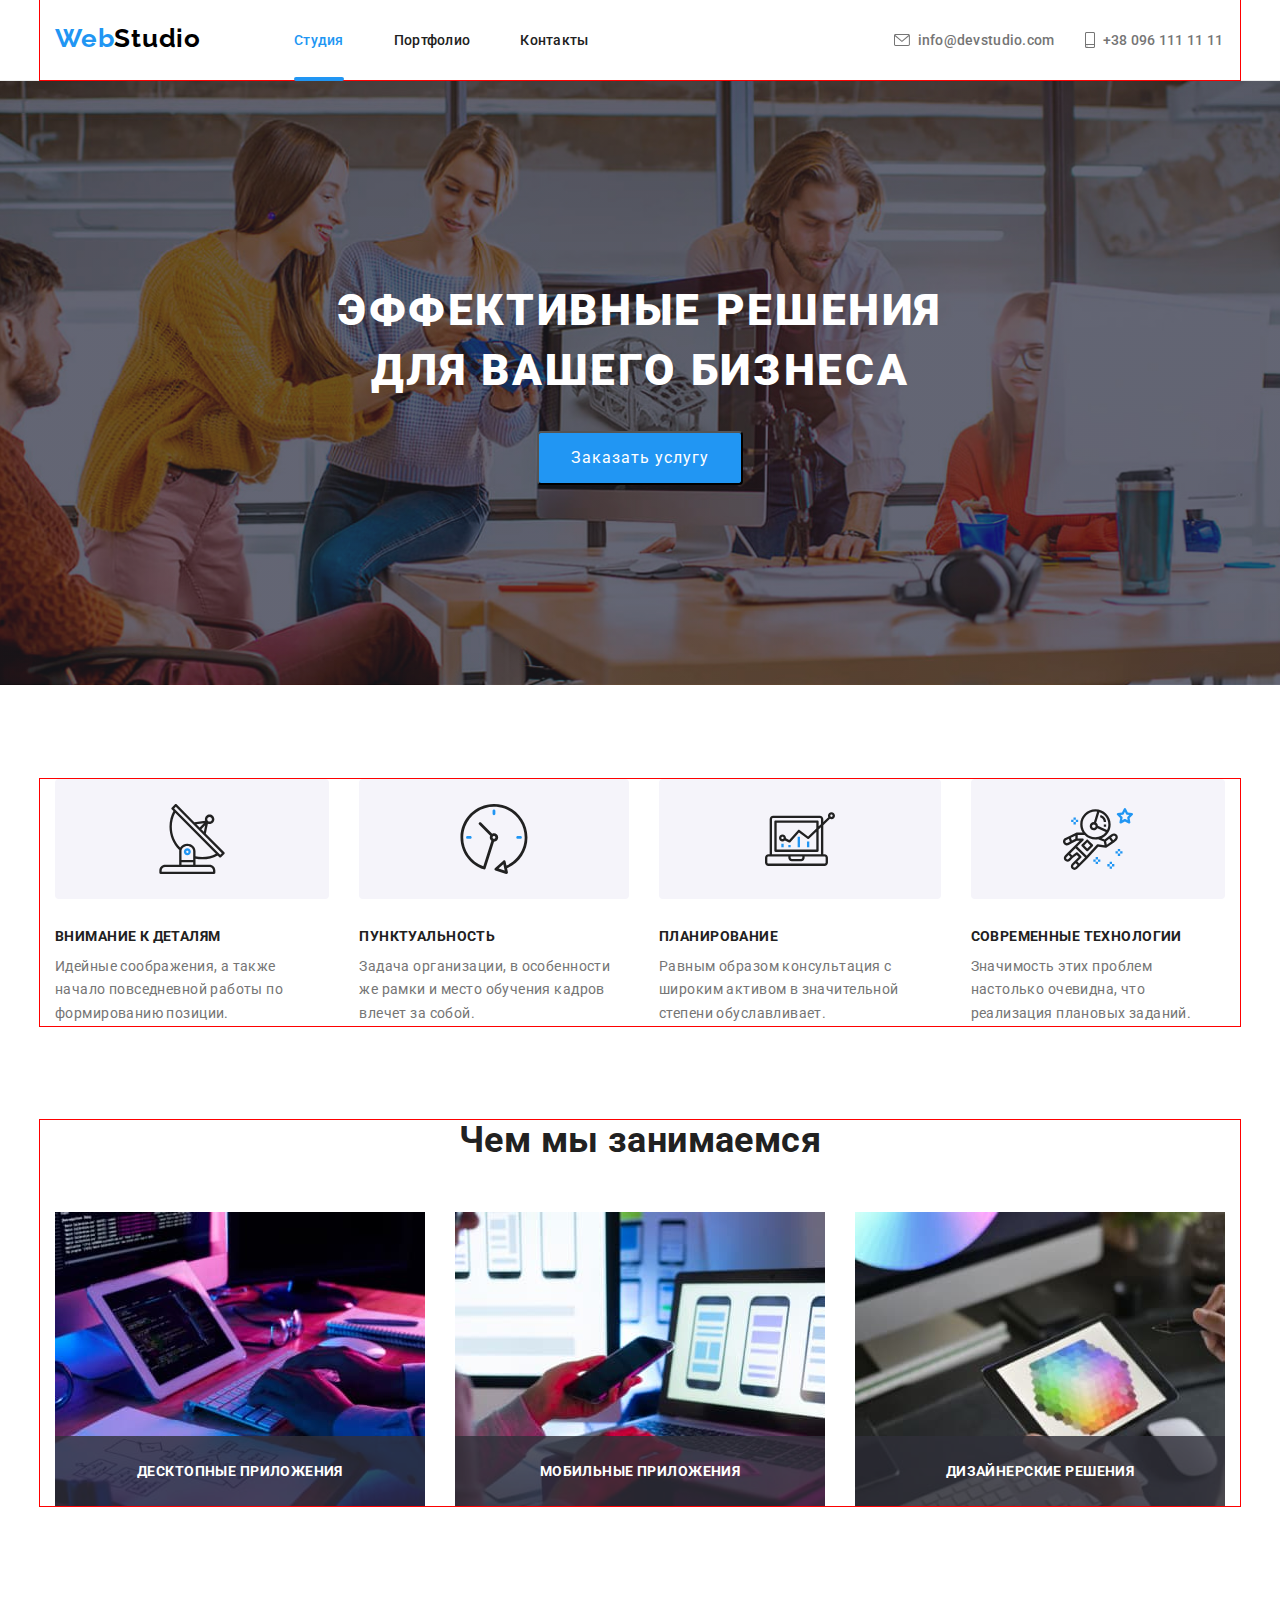
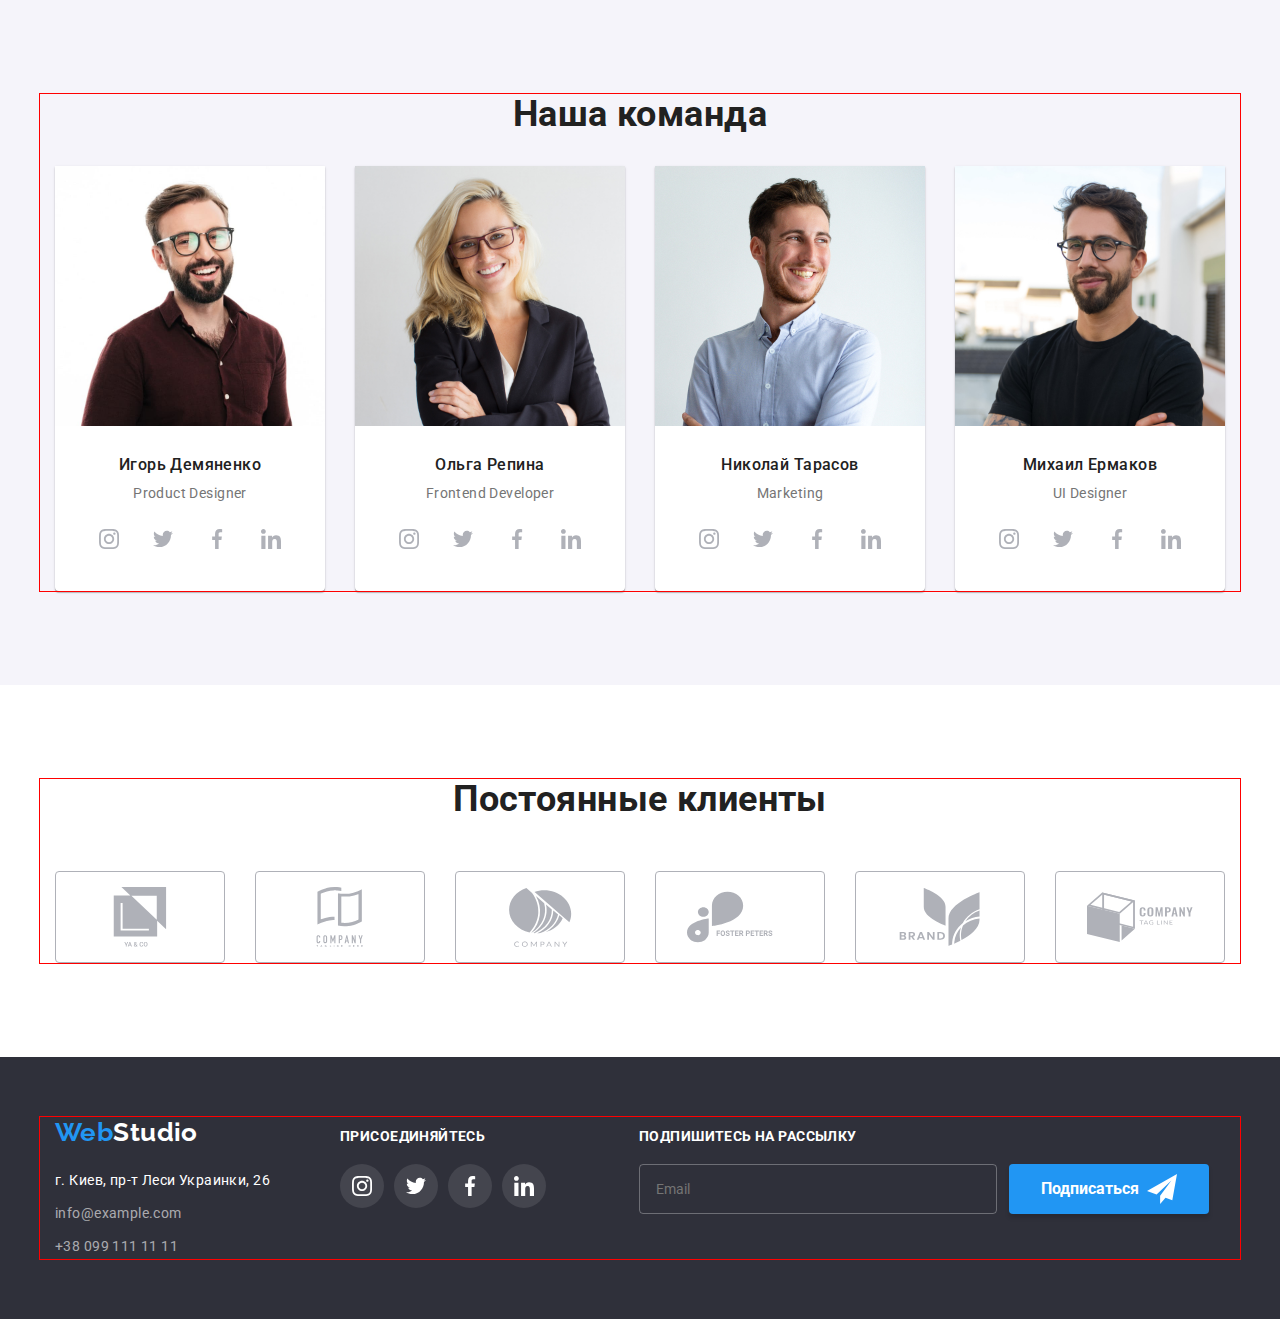
==== commit 8c136df8: "fix" ====
--- a/index.html
+++ b/index.html
@@ -22,12 +22,11 @@
     <header class="header">
       <div class="header__container container">
         <a class="nav__logo" href="./index.html"><span class="nav__label">Web</span>Studio</a>
-        <button type="button" class="header__menu--button" data-menu-button>
+        <button type="button" aria-expanded="false" class="header__menu--button" data-menu-button>
           <svg
             class="tap__icon"
             width="40px"
             height="40px"
-            aria-expanded="false"
             aria-label="переключатель мобыльного меню"
           >
             <use class="header__icon--cross" href="./images/svg/symbol-defs.svg#icon-close"></use>
@@ -722,7 +721,7 @@
         <form class="modal__form" autocomplete="off">
           <b class="modal__form--title">Оставьте свои данные, мы вам перезвоним</b>
 
-          <label for="username" class="modal__form--label">Имя</label>
+          <label for="username" class="modal__form--label-title">Имя</label>
           <div class="modal__form--label">
             <input type="text" name="name" id="username" class="modal__form--input" />
             <svg class="modal__form--icon">
@@ -730,7 +729,7 @@
             </svg>
           </div>
 
-          <label for="usertel" class="modal__form--label">Телефон</label>
+          <label for="usertel" class="modal__form--label-title">Телефон</label>
           <div class="modal__form--label">
             <input type="tel" name="usertel" id="usertel" class="modal__form--input" />
             <svg class="modal__form--icon">
@@ -738,7 +737,7 @@
             </svg>
           </div>
 
-          <label for="useremail" class="modal__form--label">Пошта</label>
+          <label for="useremail" class="modal__form--label-title">Пошта</label>
           <div class="modal__form--label">
             <input type="email" name="user-email" id="useremail" class="modal__form--input" />
             <svg class="modal__form--icon">
@@ -746,7 +745,7 @@
             </svg>
           </div>
 
-          <label for="messages" class="modal__form--label">Комментарий</label>
+          <label for="messages" class="modal__form--label-title">Комментарий</label>
 
           <textarea
             name="messages"
--- a/css/main.min.css
+++ b/css/main.min.css
@@ -1,2 +1,2 @@
-:root{--accent-color:#2196f3;--primary-text-color:#212121;--secondary-text-color:#757575;--primary-white-color:#ffffff;--footer-contact-color:rgba(255,255,255,0.6);--social-bg-color:rgba(255,255,255,0.1);--logo-black:#000000;--hero-footer-bg-color:#2f303a;--hero-btn-color-accent:#188ce8;--overlay-start-color:rgba(47,48,58,0.4);--overlay-end-color:rgba(47,48,58,0.4);--secondary-bg-color:#f5f4fa;--line-border-color:#ececec;--social-icon-color:#afb1b8;--bg-color-primary:#e5e5e5;--style-roboto:Roboto, sans-serif;--style-raleway:Raleway, serif;--timing-func:cubic-bezier(0.4, 0, 0.2, 1)}.visually__hidden{position:absolute;width:1px;height:1px;margin:-1px;border:0;padding:0;white-space:nowrap;clip-path:inset(100%);clip:rect(0 0 0 0);overflow:hidden}a{text-decoration:none;padding:0}ul,ol{list-style-type:none;margin:0;padding:0}body{font-family:var(--style-roboto);letter-spacing:0.03em;font-size:14px;color:var(--primary-text-color);background-color:var(--primary-white-color)}img{display:block}p{margin:0}.section{padding:60px 0px}.section:nth-child(3){padding-top:0}@media screen and (min-width: 1200px){.section{padding:94px 0px}}.img_setting{width:100%}.text{color:var(--secondary-text-color)}.title{color:var(--primary-text-color);font-weight:700}.container{margin-left:auto;margin-right:auto;padding-left:15px;padding-right:15px}@media screen and (max-width: 767px){.container{max-width:480px}}@media screen and (min-width: 768px){.container{width:768px}}@media screen and (min-width: 1200px){.container{width:1200px}}.header__container{position:relative;display:flex;height:60px;justify-content:space-between}@media screen and (min-width: 768px){.header__container{height:80px}}@media screen and (min-width: 1200px){.header__container{justify-content:normal}}.hero__button{display:inline-block;min-width:200px;padding:10px 32px;letter-spacing:0.06em;border-radius:4px;color:var(--primary-white-color);background-color:var(--accent-color);font-family:var(--style-roboto);font-size:16px;font-weight:400;line-height:1.87;cursor:pointer;transition:background-color 250ms var(--timing-func)}.hero__button:hover,.hero__button:focus{background-color:var(--hero-btn-color-accent);border-radius:4px}.header{border-bottom:1px solid var(--line-border-color)}.header__menu--button{display:block;margin:0;padding:0;border:none;z-index:2;background-color:transparent}@media screen and (min-width: 768px){.header__menu--button{display:none}}.header__menu--button .header__icon--cross{display:none}.header__menu--button.is-open .header__icon--cross{display:block}.header__menu--button.is-open .header__icon--menu{display:none}@media screen and (min-width: 1200px){.nav{display:flex;justify-content:center}}.nav__list{justify-content:center;padding:0}@media screen and (min-width: 768px){.nav__list{display:flex}}@media screen and (max-width: 767px){.nav__item:not(:last-child){margin-bottom:32px}.nav__item:last-child{margin-bottom:302px}}@media screen and (max-width: 1199px){.nav__item:not(:last-child){margin-right:50px}.nav__item:last-child{margin-right:84px}}@media screen and (min-width: 1200px){.nav__item:not(:last-child){margin-right:50px}}.nav__link{display:inline-block;color:var(--primary-text-color);font-weight:500;font-size:40px;letter-spacing:0.02em;line-height:1.14;transition:color 250ms var(--timing-func)}@media screen and (min-width: 768px){.nav__link{font-weight:500;font-size:14px;line-height:16px;letter-spacing:0.02em;padding-top:32px;padding-bottom:32px}}.nav__link:hover,.nav__link:focus{color:var(--accent-color)}.current{color:var(--accent-color);position:relative}@media screen and (min-width: 767px){.current::after{position:absolute;content:'';display:block;background-color:var(--accent-color);border-radius:2px;bottom:-1px;width:100%;height:4px;right:0}}.contacts{display:flex;flex-wrap:wrap;flex-direction:column-reverse}@media screen and (min-width: 768px){.contacts{display:flex;justify-content:flex-start;flex-direction:row;align-content:center}}@media screen and (min-width: 1200px){.contacts{display:flex;justify-content:center;flex-direction:row;align-content:center;flex-wrap:nowrap;align-items:center;margin-left:305px}}@media screen and (max-width: 767px){.contacts__item:not(:last-child){margin-bottom:64px}.contacts__item:last-child{margin-bottom:32px}}@media screen and (min-width: 768px) and (max-width: 1199px){.contacts__item:not(:last-child){margin-bottom:10px}}@media screen and (min-width: 1200px){.contacts__item:not(:last-child){margin-right:30px}}.contacts__link{align-items:center;justify-content:center;color:var(--secondary-text-color);font-family:'Roboto';font-style:normal;font-weight:500;font-size:34px;line-height:40px;color:#2196f3;letter-spacing:0.02em;transition:color 250ms var(--timing-func)}@media screen and (min-width: 768px){.contacts__link{display:flex;line-height:14px;align-items:center;justify-content:center;font-weight:500;font-size:12px;color:var(--secondary-text-color)}}@media screen and (min-width: 768px) and (min-width: 1200px){.contacts__link{color:var(--secondary-text-color);font-size:14px;line-height:16px}}.contacts__link:hover,.contacts__link:focus{color:var(--accent-color)}.contacts__link:hover .contacts__icon-mail,.contacts__link:focus .contacts__icon-mail{fill:var(--accent-color)}.contacts__link:hover .contacts__icon-tel,.contacts__link:focus .contacts__icon-tel{fill:var(--accent-color)}.mail{font-family:'Roboto';font-style:normal;font-weight:500;font-size:24px;line-height:28px;letter-spacing:0.02em;color:var(--secondary-text-color)}@media screen and (min-width: 768px) and (max-width: 1199px){.mail{font-weight:500;font-size:12px;line-height:14px}}@media screen and (min-width: 1200px){.mail{font-weight:500;font-size:14px;line-height:16px}}.mobile-menu__social{display:none}@media screen and (max-width: 767px){.mobile-menu__social{display:flex;flex-wrap:wrap}}.mobile-menu__social--link{display:block;padding:10px;color:#2196f3;font-weight:500;font-size:18px;line-height:1.22;letter-spacing:0.02em;text-decoration:none}.mobile-menu__social--link::after{content:" ";width:22px;height:1px;margin-left:10px;border:1px solid rgba(33,33,33,0.2);color:rgba(33,33,33,0.2)}.mobile-menu__social--link-res{display:block;padding:10px;color:#2196f3;font-weight:500;font-size:18px;line-height:1.22;letter-spacing:0.02em;text-decoration:none}.hero{padding:118px 60px;background-color:var(--hero-footer-bg-color);color:var(--primary-white-color);text-align:center;margin:0;margin-left:auto;margin-right:auto;max-width:1600px;background-image:linear-gradient(to right, var(--overlay-start-color), var(--overlay-end-color)),url(../images/hero/hero.jpg);background-repeat:no-repeat;background-position:center;background-size:cover}@media (min-device-pixel-ratio: 2), (min-resolution: 192dpi), (min-resolution: 2dppx){.hero{background-image:linear-gradient(to right, rgba(47,48,58,0.4), rgba(47,48,58,0.4)),url(../images/hero/hero_sm@2x.jpg)}}@media screen and (min-width: 768px){.hero{padding:118px 204px;background-image:linear-gradient(to right, rgba(47,48,58,0.4), rgba(47,48,58,0.4)),url(../images/hero/hero_md.jpg)}}@media screen and (min-width: 768px) and (min-device-pixel-ratio: 2), screen and (min-width: 768px) and (min-resolution: 192dpi), screen and (min-width: 768px) and (min-resolution: 2dppx){.hero{background-image:linear-gradient(to right, rgba(47,48,58,0.4), rgba(47,48,58,0.4)),url(../images/hero/hero_md@2x.jpg)}}@media screen and (min-width: 1200px){.hero{padding:200px 452px;background-image:linear-gradient(to right, rgba(47,48,58,0.4), rgba(47,48,58,0.4)),url(../images/hero/hero.jpg)}}@media screen and (min-width: 1200px) and (min-device-pixel-ratio: 2), screen and (min-width: 1200px) and (min-resolution: 192dpi), screen and (min-width: 1200px) and (min-resolution: 2dppx){.hero{background-image:linear-gradient(to right, rgba(47,48,58,0.4), rgba(47,48,58,0.4)),url(../images/hero/hero_lg@2x.jpg)}}.hero__title{margin:0 0 30px 0;font-family:'Roboto';font-style:normal;font-weight:900;font-size:26px;line-height:42px;text-align:center;letter-spacing:0.06em;text-transform:uppercase}@media screen and (min-width: 1200px){.hero__title{font-size:44px;line-height:1.36}}.nav__logo{padding-top:16px;padding-bottom:16px;color:var(--logo-black);font-family:var(--style-raleway);font-size:26px;line-height:1.2}@media screen and (min-width: 767px){.nav__logo{padding-top:26px;padding-bottom:26px;font-weight:700;font-size:24px;line-height:28px;letter-spacing:0.03em;margin-right:88px}}@media screen and (min-width: 1200px){.nav__logo{padding-top:24px;padding-bottom:25px;margin-right:93px;font-size:26px}}.nav__label{color:var(--accent-color)}.footer__logo{display:inline-block;margin-bottom:20px;color:var(--primary-white-color);font-family:var(--style-raleway);font-weight:700;font-size:26px;line-height:1.19}.footer__logo--accent{color:var(--accent-color)}.contacts__icon-mail{display:inline-block;fill:var(--secondary-text-color);transition:fill 250ms var(--timing-func)}@media screen and (max-width: 767px){.contacts__icon-mail{display:none}}@media screen and (min-width: 768px){.contacts__icon-mail{width:14px;height:10px;margin-right:8px}}@media screen and (min-width: 1200px){.contacts__icon-mail{width:16px;height:12px}}.contacts__icon-tel{display:inline-block;fill:var(--secondary-text-color);transition:fill 250ms var(--timing-func)}@media screen and (max-width: 767px){.contacts__icon-tel{display:none}}@media screen and (min-width: 768px){.contacts__icon-tel{width:10px;height:14px;margin-right:8px}}@media screen and (min-width: 1200px){.contacts__icon-tel{width:10px;height:16px}}.feature__icon{width:70px;height:70px}.featnre__rectangle{display:flex;background-color:var(--secondary-bg-color);height:120px;width:100%;border-radius:4px;justify-content:center;align-items:center;margin-bottom:30px}.feature{padding:0;text-align:left}@media screen and (min-width: 768px){.feature{display:flex;flex-wrap:wrap}}@media screen and (min-width: 1200px){.feature{flex-wrap:nowrap}}@media screen and (max-width: 479px){.feature__item{margin-bottom:30px}}@media screen and (min-width: 768px) and (max-width: 1199px){.feature__item{width:calc((100% - 2 * 30px) / 2);margin:15px}.feature__item:nth-child(n+2){margin-bottom:0px}.feature__item:nth-child(-n+2){margin-top:0px}}@media screen and (min-width: 1200px){.feature__item:not(:last-child){margin-right:30px}}.feature__title{text-align:center;margin:0 0 10px 0;line-height:1.14;text-transform:uppercase;font-size:14px}@media screen and (min-width: 768px){.feature__title{text-align:left}}.feature__text{margin:0;line-height:1.71}.work{display:none}@media screen and (min-width: 1200px){.work{display:block}}.work__title{margin:0 0 50px 0;font-size:36px;line-height:1.16;text-align:center}.work__list{display:flex;padding:0}.work__item{margin-right:30px}.work__item:last-child{margin-right:0}.work__item--thumb{position:relative}.work__item--overlay{margin:0;position:absolute;bottom:0;left:0;width:100%;height:70px;background-color:rgba(47,48,58,0.8);color:#ffffff;text-transform:uppercase;font-weight:bold;font-size:14px;line-height:16px;text-align:center;letter-spacing:0.03em;padding-top:27px}.team{background-color:var(--secondary-bg-color)}.team__title{margin:0 0 30px 0;font-size:28px;line-height:1.16;text-align:center}@media screen and (min-width: 1200px){.team__title{font-size:36px}}.team__list{padding:0}@media screen and (min-width: 768px) and (max-width: 1199px){.team__list{display:flex;flex-wrap:wrap;margin:-15px}}@media screen and (min-width: 1200px){.team__list{display:flex;flex-wrap:nowrap}}.team__item{box-shadow:0px 1px 3px rgba(0,0,0,0.12),0px 1px 1px rgba(0,0,0,0.14),0px 2px 1px rgba(0,0,0,0.2);border-radius:0px 0px 4px 4px;background-color:var(--primary-white-color);text-align:center}@media screen and (max-width: 767px){.team__item:not(:last-child){margin-bottom:30px}}@media screen and (min-width: 768px) and (max-width: 1199px){.team__item{width:calc((100% - 2 * 30px) / 2);margin:15px}.team__item:nth-last-child(-n+2){margin-bottom:0px}.team__item:nth-child(-n+2){margin-top:0px}}@media screen and (min-width: 1200px){.team__item:not(:last-child){margin-right:30px}}.team__card{padding:30px 32px}.team__text{margin:0;line-height:1.18;margin-bottom:16px;color:var(--secondary-text-color)}.team__caption{margin:0 0 10px 0;font-weight:500;font-size:16px;line-height:1.18;color:var(--primary-text-color)}.team__social{display:flex;padding:0;justify-content:center}.team__social--item:not(:last-child){margin-right:10px}.team__social--link{margin:0;display:flex;width:44px;height:44px;justify-content:center;align-items:center;border-radius:50%;fill:var(--social-icon-color);transition:background-color 250ms var(--timing-func),fill 250ms var(--timing-func)}.team__social--link:hover,.team__social--link:focus{background-color:var(--accent-color);fill:var(--primary-white-color)}.clients{text-align:center;background-color:var(--primary-white-color)}.clients__title{text-align:center;background-color:var(--primary-white-color);margin:0 0 50px 0;font-size:28px}@media screen and (min-width: 1200px){.clients__title{font-size:36px}}.clients__list{display:flex;flex-wrap:wrap;padding:0;margin:-15px;list-style:none}@media screen and (min-width: 1200px){.clients__list{display:flex;flex-wrap:nowrap;margin:0}}@media screen and (max-width: 767px){.clients__item{width:calc((100% - 2 * 30px) / 2);margin:15px}}@media screen and (min-width: 768px) and (max-width: 1199px){.clients__item{width:calc((100% - 30px * 3) / 3);margin:15px}}@media screen and (min-width: 1200px){.clients__item{margin-right:30px}.clients__item:last-child{margin-right:0px}}.clients__link{display:flex;width:100%;height:92px;justify-content:center;align-items:center;border:1px solid #afb1b8;box-sizing:border-box;border-radius:4px;transition:border-color 250ms var(--timing-func)}.clients__link:hover,.clients__link:focus{border-color:var(--accent-color)}.clients__link:hover .clients__icon,.clients__link:focus .clients__icon{fill:var(--accent-color)}@media screen and (min-width: 1200px){.clients__link{width:170px}}.clients__icon{fill:var(--social-icon-color);transition:fill 250ms var(--timing-func)}.filter{margin-bottom:50px;display:flex;justify-content:center;padding:0}@media screen and (max-width: 767px){.filter{flex-wrap:wrap;justify-content:flex-start;margin-bottom:40px}}@media screen and (min-width: 768px) and (max-width: 1199px){.filter{margin-bottom:30px}}.filter__item{margin-right:8px;margin-bottom:15px}.filter__item:last-child{margin-right:0}.filter__btn{min-width:73px;max-width:200px;border:0;border-radius:4px;padding:6px 22px;color:var(--primary-text-color);background-color:var(--secondary-bg-color);font-family:var(--style-roboto);font-style:normal;font-weight:500;font-size:16px;line-height:1.5;cursor:pointer;text-align:center;letter-spacing:0.03em;transition:background-color 250ms var(--timing-func),color 250ms var(--timing-func),box-shadow 250ms var(--timing-func)}.filter__btn:hover,.filter__btn:focus{box-shadow:0px 3px 1px rgba(0,0,0,0.1),0px 1px 2px rgba(0,0,0,0.08),0px 2px 2px rgba(0,0,0,0.12);color:var(--primary-white-color);background-color:var(--accent-color)}.filter__current{color:var(--primary-white-color);background-color:var(--accent-color)}.portfolio{padding:0;display:flex;flex-wrap:wrap}@media screen and (max-width: 767px){.portfolio{display:block}}@media screen and (max-width: 767px){.portfolio__item:not(:last-child){margin-bottom:30px}}@media screen and (min-width: 768px) and (max-width: 1199px){.portfolio__item{width:calc((100% - 30px * 2) / 2);margin:15px}}@media screen and (min-width: 1200px){.portfolio__item{margin-right:30px;margin-bottom:30px}.portfolio__item:nth-last-child(-n+3){margin-bottom:0}.portfolio__item:nth-child(3n){margin-right:0}}.portfolio__link{transition:box-shadow 250ms var(--timing-func)}.portfolio__link:hover .portfolio__overlay{transform:translateY(0%)}.portfolio__link:hover,.portfolio__link:focus{display:block;box-sizing:border-box;box-shadow:0px 1px 1px rgba(0,0,0,0.12),0px 4px 4px rgba(0,0,0,0.06),1px 4px 6px rgba(0,0,0,0.16)}@media screen and (min-width: 768px) and (max-width: 1199px){.portfolio__link{display:flex;height:100%;flex-direction:column}}.portfolio__tumb{position:relative;cursor:pointer;overflow:hidden}.portfolio__overlay{margin:0;position:absolute;top:0;left:0;width:100%;height:100%;transform:translateY(100%);transition:transform 250ms var(--timing-func);font-size:18px;line-height:1.5;letter-spacing:0.03em;color:var(--primary-white-color);overflow:auto;background-color:rgba(33,150,243,0.9);padding:63px 24px}@media screen and (max-width: 767px){.portfolio__overlay{padding:77px 24px}}@media screen and (min-width: 768px) and (max-width: 1199px){.portfolio__overlay{padding:49px 24px}}@media screen and (min-width: 1200px){.portfolio__overlay{padding:63px 24px}}.portfolio__card{padding:20px 24px;border-left:1px solid #eeeeee;border-right:1px solid #eeeeee;border-bottom:1px solid #eeeeee}@media screen and (min-width: 768px) and (max-width: 1199px){.portfolio__card{flex-grow:1}}.portfolio__title{margin:0 0 4px 0;color:var(--primary-text-color);font-size:18px;line-height:2;letter-spacing:0.06em}.portfolio__text{margin:0;font-size:16px;font-weight:400;line-height:1.87;color:var(--secondary-text-color)}.footer{display:block;padding-bottom:60px;padding-top:60px;background-color:var(--hero-footer-bg-color)}.footer__container{display:block;align-items:center}@media screen and (min-width: 768px){.footer__container{display:flex;flex-wrap:wrap;align-items:baseline;justify-content:center}}@media screen and (min-width: 1200px){.footer__container{flex-wrap:nowrap;justify-content:normal}}.footer__text{margin:0 0 8px 0;color:var(--primary-white-color);line-height:1.85;font-style:normal}@media screen and (min-width: 1200px){.footer__text{margin:0 0 9px 0}}.footer__contact{display:block;color:var(--footer-contact-color);line-height:1.71;font-style:normal}.footer__contact:not(:last-child){margin-bottom:8px}@media screen and (min-width: 1200px){.footer__contact:not(:last-child){margin-bottom:9px}}.footer__contact:hover,.footer__contact:focus{color:var(--accent-color)}.footer__address{display:block;text-align:center;margin-bottom:60px}@media screen and (min-width: 768px){.footer__address{margin-right:165px}}@media screen and (min-width: 1200px){.footer__address{margin-right:70px;text-align:left;margin-bottom:0}}.footer__social--title{text-align:center;text-transform:uppercase;color:var(--primary-white-color);margin:0 0 20px 0;font-weight:700}@media screen and (min-width: 1200px){.footer__social--title{text-align:left}}.footer__social--list{display:flex;padding:0;justify-content:center;margin-bottom:60px}@media screen and (min-width: 1200px){.footer__social--list{margin-bottom:0}}.footer__social--item:not(:last-child){margin-right:10px}.footer__social--item:last-child{margin-right:0px}@media screen and (min-width: 1200px){.footer__social--item{margin-right:10px}}.footer__social--link{display:flex;background-color:var(--social-bg-color);width:44px;height:44px;justify-content:center;align-items:center;border-radius:50%;transition:background-color 250ms var(--timing-func)}.footer__social--link:hover,.footer__social--link:focus{background-color:var(--accent-color)}@media screen and (min-width: 1200px){.footer__social--link:not(:last-child){margin-right:10px}}.footer__social--icon{fill:var(--primary-white-color)}.footer__subscribe{display:block;text-align:center;align-items:center}@media screen and (min-width: 1200px){.footer__subscribe{margin-left:93px}}.footer__subscribe--title{font-weight:700;font-size:14px;line-height:16px;text-transform:uppercase;color:var(--primary-white-color);margin-bottom:20px}.footer__subscribe--form{display:flex;flex-direction:column}@media screen and (min-width: 1200px){.footer__subscribe--form{flex-direction:row}}.footer__subscribe--email{min-width:190px;height:50px;background-color:transparent;border:1px solid rgba(255,255,255,0.3);border-radius:4px;padding-left:16px;margin-bottom:20px;transition:border-color 250ms var(--timing-func)}.footer__subscribe--email:focus{border-color:var(--accent-color);outline:none;color:var(--primary-white-color)}@media screen and (min-width: 768px){.footer__subscribe--email{min-width:450px}}@media screen and (min-width: 1200px){.footer__subscribe--email{min-width:358px;margin:0 12px 0 0}}.footer__subscribe--icon{width:30px;height:30px;fill:var(--bg-color-primary)}.modal__button--close{width:18px;height:18px}.footer__subscribe--btn{display:flex;align-items:center;justify-content:space-between;min-width:200px;align-self:center;padding:10px 32px;border-radius:4px;border:transparent;color:var(--primary-white-color);background-color:var(--accent-color);box-shadow:0px 4px 4px rgba(0,0,0,0.15);font-weight:700;font-size:16px;line-height:1.88;cursor:pointer}.backdrop{position:fixed;top:0;left:0;width:100%;height:100%;background:rgba(0,0,0,0.2);opacity:1;z-index:3;visibility:visible;pointer-events:initial;transition:opacity 250ms var(--timing-func),visibility 250ms var(--timing-func)}.backdrop.is-hidden{opacity:0;visibility:hidden;pointer-events:none}.modal{position:absolute;top:50%;left:50%;transform:translate(-50%, -50%);width:90%;height:648px;background-color:#ffffff;z-index:100;box-shadow:0px 1px 3px rgba(0,0,0,0.12),0px 1px 1px rgba(0,0,0,0.14),0px 2px 1px rgba(0,0,0,0.2);border-radius:4px}@media screen and (min-width: 480px){.modal{width:450px;height:609px}}@media screen and (min-width: 1199px){.modal{min-width:528px;min-height:581px}}.modal__form{display:flex;flex-direction:column;padding:40px}@media screen and (min-width: 480px){.modal__form{width:450px;height:609px;padding:40px}}@media screen and (min-width: 1200px){.modal__form{width:528px}}.modal__form--title{font-weight:700;font-size:20px;text-align:center;letter-spacing:0.03em;line-height:1.15;color:#212121;margin-bottom:12px}.modal__form--icon{width:18px;height:18px;transition:fill 250ms var(--timing-func)}.modal__form--label{position:relative;font-weight:12;line-height:1.16;margin-bottom:10px}.modal__form--label-title{margin-bottom:4px}.modal__form--input{font-weight:400;font-size:12px;line-height:1.13;letter-spacing:0.01em}.modal__form--input{display:block;width:100%;height:40px;border:1px solid rgba(33,33,33,0.2);border-radius:4px;cursor:pointer;padding-left:42px;transition:border 250ms var(--timing-func)}.modal__form--input:focus{border:1px solid var(--accent-color);outline:transparent}.modal__form--input:focus+.modal__form--icon{fill:var(--accent-color)}@media screen and (min-width: 480px){.modal__form--input{min-width:370px}}@media screen and (min-width: 1200px){.modal__form--input{min-width:448px}}.modal__form--message{font-size:14px;line-height:1.17;letter-spacing:0.01em;margin-bottom:20px}@media screen and (min-width: 1200px){.modal__form--message{height:120px}}@media screen and (min-width: 480px){.modal__form--message{min-width:370px}}@media screen and (min-width: 1200px){.modal__form--message{min-width:448px}}.modal__form--message{font-size:12px;line-height:1.71;letter-spacing:0.01em;color:rgba(117,117,117,0.5);height:96px;margin-bottom:20px;padding:16px 12px;resize:none;display:block;width:100%;border:1px solid rgba(33,33,33,0.2);border-radius:4px;cursor:pointer;transition:border 250ms var(--timing-func)}.modal__form--message:focus{border:1px solid var(--accent-color);outline:transparent}.modal__button{position:absolute;padding:4px;top:4px;right:8px;width:30px;height:30px;border-radius:50%;border-color:rgba(0,0,0,0.1);background-color:var(--primary-white-color);cursor:pointer}.modal__button:focus .modal__button--close,.modal__button:hover .modal__button--close{fill:var(--accent-color)}@media screen and (min-width: 480px){.modal__button{top:8px;right:8px}}.modal__button--close{fill:#000000;transition:fill 250ms var(--timing-func)}.input::placeholder{font-style:normal;font-weight:400;font-size:12px;line-height:14px;letter-spacing:0.01em}.modal__form--comments{margin-bottom:4px;font-size:12px;line-height:1.17;letter-spacing:0.01em}.modal__form--icon{position:absolute;top:50%;left:13px;width:18px;height:18px;transform:translateY(-50%);fill:var(--title-text-color)}.modal__form--checkbox{display:flex;justify-content:center;margin-bottom:30px}.modal__form--checkbox-input:checked+.modal__form--checkbox-label::before{background-color:var(--accent-color);border-color:var(--accent-color);background-image:url(../images/svg/check.svg);background-size:contain;background-position:center}.modal__form--checkbox-input:focus+.modal__form--checkbox-label::before{border-color:var(--accent-color)}.modal__form--checkbox{display:flex;justify-content:center;margin-bottom:30px}.modal__form--checkbox-label::before{content:"";width:16px;height:15px;border:2px solid var(--primary-text-color);border-radius:4px;display:inline-block;margin-right:8px;cursor:pointer;vertical-align:middle}.modal__form--checkbox-input:checked+.modal__form--checkbox-label::before{background-color:var(--accent-color);border-color:var(--accent-color);background-image:url(../images/svg/check.svg);background-size:contain;background-position:center;background-repeat:no-repeat}.modal__form--checkbox-input:focus+.modal__form--checkbox-label::before{border-color:var(--accent-color)}.modal__form--policy-link{color:var(--accent-color);text-decoration-line:underline}.modal__form--button{display:inline-block;min-width:200px;padding:10px 32px;border-radius:4px;border:transparent;width:200px;align-self:center;color:var(--primary-white-color);background-color:var(--accent-color);box-shadow:0px 4px 4px rgba(0,0,0,0.15);font-weight:700;font-size:16px;line-height:1.88;cursor:pointer;transition:background-color 250ms var(--timing-func)}.modal__form--button:hover,.modal__form--button:focus{background:#188CE8}.menu{z-index:1;display:none}@media screen and (min-width: 768px){.menu{display:flex}}@media screen and (max-width: 767px){.menu.is-open{position:absolute;display:block;top:0;left:0;width:100%;height:796px;padding:48px 0px 48px 40px;background-color:var(--primary-white-color)}}
+:root{--accent-color:#2196f3;--primary-text-color:#212121;--secondary-text-color:#757575;--primary-white-color:#ffffff;--footer-contact-color:rgba(255,255,255,0.6);--social-bg-color:rgba(255,255,255,0.1);--logo-black:#000000;--hero-footer-bg-color:#2f303a;--hero-btn-color-accent:#188ce8;--overlay-start-color:rgba(47,48,58,0.4);--overlay-end-color:rgba(47,48,58,0.4);--secondary-bg-color:#f5f4fa;--line-border-color:#ececec;--social-icon-color:#afb1b8;--bg-color-primary:#e5e5e5;--style-roboto:Roboto, sans-serif;--style-raleway:Raleway, serif;--timing-func:cubic-bezier(0.4, 0, 0.2, 1)}.visually__hidden{position:absolute;width:1px;height:1px;margin:-1px;border:0;padding:0;white-space:nowrap;clip-path:inset(100%);clip:rect(0 0 0 0);overflow:hidden}a{text-decoration:none;padding:0}ul,ol{list-style-type:none;margin:0;padding:0}body{font-family:var(--style-roboto);letter-spacing:0.03em;font-size:14px;color:var(--primary-text-color);background-color:var(--primary-white-color)}img{display:block}p{margin:0}.section{padding:60px 0px}.section:nth-child(3){padding-top:0}@media screen and (min-width: 1200px){.section{padding:94px 0px}}.img_setting{width:100%}.text{color:var(--secondary-text-color)}.title{color:var(--primary-text-color);font-weight:700}.container{margin-left:auto;margin-right:auto;padding-left:15px;padding-right:15px;outline:1px solid red}@media screen and (max-width: 767px){.container{max-width:480px}}@media screen and (min-width: 768px){.container{width:768px}}@media screen and (min-width: 1200px){.container{width:1200px}}.header__container{position:relative;display:flex;height:60px;justify-content:space-between}@media screen and (min-width: 768px){.header__container{height:80px}}@media screen and (min-width: 1200px){.header__container{justify-content:normal}}.hero__button{display:inline-block;min-width:200px;padding:10px 32px;letter-spacing:0.06em;border-radius:4px;color:var(--primary-white-color);background-color:var(--accent-color);font-family:var(--style-roboto);font-size:16px;font-weight:400;line-height:1.87;cursor:pointer;transition:background-color 250ms var(--timing-func)}.hero__button:hover,.hero__button:focus{background-color:var(--hero-btn-color-accent);border-radius:4px}.header{border-bottom:1px solid var(--line-border-color)}.header__menu--button{display:block;margin:0;padding:0;border:none;z-index:2;background-color:transparent}@media screen and (min-width: 768px){.header__menu--button{display:none}}.header__menu--button.is-open{position:fixed;top:8px;right:8px}.header__menu--button .header__icon--cross{display:none}.header__menu--button.is-open .header__icon--cross{display:block}.header__menu--button.is-open .header__icon--menu{display:none}@media screen and (min-width: 1200px){.nav{display:flex;justify-content:center}}.nav__list{justify-content:center;padding:0}@media screen and (min-width: 768px){.nav__list{display:flex}}@media screen and (max-width: 767px){.nav__item:not(:last-child){margin-bottom:32px}.nav__item:last-child{margin-bottom:0px}}@media screen and (min-width: 768px) and (max-width: 1199px){.nav__item:not(:last-child){margin-right:50px}.nav__item:last-child{margin-right:84px}}@media screen and (min-width: 1200px){.nav__item:not(:last-child){margin-right:50px}}.nav__link{display:inline-block;color:var(--primary-text-color);font-weight:500;font-size:40px;letter-spacing:0.02em;line-height:1.14;transition:color 250ms var(--timing-func)}@media screen and (min-width: 768px){.nav__link{font-weight:500;font-size:14px;line-height:16px;letter-spacing:0.02em;padding-top:32px;padding-bottom:32px}}.nav__link:hover,.nav__link:focus{color:var(--accent-color)}.current{color:var(--accent-color);position:relative}@media screen and (min-width: 767px){.current::after{position:absolute;content:'';display:block;background-color:var(--accent-color);border-radius:2px;bottom:-1px;width:100%;height:4px;right:0}}.contacts{display:flex;flex-wrap:wrap;flex-direction:column-reverse}@media screen and (min-width: 768px){.contacts{display:flex;justify-content:flex-start;flex-direction:row;align-content:center}}@media screen and (min-width: 1200px){.contacts{display:flex;justify-content:center;flex-direction:row;align-content:center;flex-wrap:nowrap;align-items:center;margin-left:305px}}@media screen and (max-width: 767px){.contacts__item:not(:last-child){margin-bottom:64px}.contacts__item:last-child{margin-bottom:32px}}@media screen and (min-width: 768px) and (max-width: 1199px){.contacts__item:not(:last-child){margin-bottom:10px}}@media screen and (min-width: 1200px){.contacts__item:not(:last-child){margin-right:30px}}.contacts__link{align-items:center;justify-content:center;color:var(--secondary-text-color);font-family:'Roboto';font-style:normal;font-weight:500;font-size:34px;line-height:40px;color:#2196f3;letter-spacing:0.02em;transition:color 250ms var(--timing-func)}@media screen and (min-width: 768px){.contacts__link{display:flex;line-height:14px;align-items:center;justify-content:center;font-weight:500;font-size:12px;color:var(--secondary-text-color)}}@media screen and (min-width: 768px) and (min-width: 1200px){.contacts__link{color:var(--secondary-text-color);font-size:14px;line-height:16px}}.contacts__link:hover,.contacts__link:focus{color:var(--accent-color)}.contacts__link:hover .contacts__icon-mail,.contacts__link:focus .contacts__icon-mail{fill:var(--accent-color)}.contacts__link:hover .contacts__icon-tel,.contacts__link:focus .contacts__icon-tel{fill:var(--accent-color)}.mail{font-family:'Roboto';font-style:normal;font-weight:500;font-size:24px;line-height:28px;letter-spacing:0.02em;color:var(--secondary-text-color)}@media screen and (min-width: 768px) and (max-width: 1199px){.mail{font-weight:500;font-size:12px;line-height:14px}}@media screen and (min-width: 1200px){.mail{font-weight:500;font-size:14px;line-height:16px}}.mobile-menu__social{display:none}@media screen and (max-width: 767px){.mobile-menu__social{display:flex;flex-wrap:wrap}}.mobile-menu__social--link{display:block;padding:10px;color:#2196f3;font-weight:500;font-size:18px;line-height:1.22;letter-spacing:0.02em;text-decoration:none}.mobile-menu__social--link::after{content:" ";width:22px;height:1px;margin-left:10px;border:1px solid rgba(33,33,33,0.2);color:rgba(33,33,33,0.2)}.mobile-menu__social--link-res{display:block;padding:10px;color:#2196f3;font-weight:500;font-size:18px;line-height:1.22;letter-spacing:0.02em;text-decoration:none}.hero{padding:118px 0px;background-color:var(--hero-footer-bg-color);color:var(--primary-white-color);text-align:center;margin:0;margin-left:auto;margin-right:auto;max-width:1600px;background-image:linear-gradient(to right, var(--overlay-start-color), var(--overlay-end-color)),url(../images/hero/hero.jpg);background-repeat:no-repeat;background-position:center;background-size:cover}@media (min-device-pixel-ratio: 2), (min-resolution: 192dpi), (min-resolution: 2dppx){.hero{background-image:linear-gradient(to right, rgba(47,48,58,0.4), rgba(47,48,58,0.4)),url(../images/hero/hero_sm@2x.jpg)}}@media screen and (min-width: 768px){.hero{padding:118px 0px;background-image:linear-gradient(to right, rgba(47,48,58,0.4), rgba(47,48,58,0.4)),url(../images/hero/hero_md.jpg)}}@media screen and (min-width: 768px) and (min-device-pixel-ratio: 2), screen and (min-width: 768px) and (min-resolution: 192dpi), screen and (min-width: 768px) and (min-resolution: 2dppx){.hero{background-image:linear-gradient(to right, rgba(47,48,58,0.4), rgba(47,48,58,0.4)),url(../images/hero/hero_md@2x.jpg)}}@media screen and (min-width: 1200px){.hero{padding:200px 0px;background-image:linear-gradient(to right, rgba(47,48,58,0.4), rgba(47,48,58,0.4)),url(../images/hero/hero.jpg)}}@media screen and (min-width: 1200px) and (min-device-pixel-ratio: 2), screen and (min-width: 1200px) and (min-resolution: 192dpi), screen and (min-width: 1200px) and (min-resolution: 2dppx){.hero{background-image:linear-gradient(to right, rgba(47,48,58,0.4), rgba(47,48,58,0.4)),url(../images/hero/hero_lg@2x.jpg)}}.hero__title{margin:0 0 30px 0;font-family:'Roboto';font-style:normal;font-weight:900;font-size:26px;line-height:42px;text-align:center;letter-spacing:0.06em;text-transform:uppercase}@media screen and (min-width: 1200px){.hero__title{font-size:44px;line-height:1.36}}.nav__logo{padding-top:16px;padding-bottom:16px;color:var(--logo-black);font-family:var(--style-raleway);font-size:26px;line-height:1.2}@media screen and (min-width: 767px){.nav__logo{padding-top:26px;padding-bottom:26px;font-weight:700;font-size:24px;line-height:28px;letter-spacing:0.03em;margin-right:88px}}@media screen and (min-width: 1200px){.nav__logo{padding-top:24px;padding-bottom:25px;margin-right:93px;font-size:26px}}.nav__label{color:var(--accent-color)}.footer__logo{display:inline-block;margin-bottom:20px;color:var(--primary-white-color);font-family:var(--style-raleway);font-weight:700;font-size:26px;line-height:1.19}.footer__logo--accent{color:var(--accent-color)}.contacts__icon-mail{display:inline-block;fill:var(--secondary-text-color);transition:fill 250ms var(--timing-func)}@media screen and (max-width: 767px){.contacts__icon-mail{display:none}}@media screen and (min-width: 768px){.contacts__icon-mail{width:14px;height:10px;margin-right:8px}}@media screen and (min-width: 1200px){.contacts__icon-mail{width:16px;height:12px}}.contacts__icon-tel{display:inline-block;fill:var(--secondary-text-color);transition:fill 250ms var(--timing-func)}@media screen and (max-width: 767px){.contacts__icon-tel{display:none}}@media screen and (min-width: 768px){.contacts__icon-tel{width:10px;height:14px;margin-right:8px}}@media screen and (min-width: 1200px){.contacts__icon-tel{width:10px;height:16px}}.feature__icon{width:70px;height:70px}.featnre__rectangle{display:flex;background-color:var(--secondary-bg-color);height:120px;width:100%;border-radius:4px;justify-content:center;align-items:center;margin-bottom:30px}.feature{padding:0;text-align:left}@media screen and (min-width: 768px){.feature{display:flex;flex-wrap:wrap}}@media screen and (min-width: 1200px){.feature{flex-wrap:nowrap}}@media screen and (max-width: 767px){.feature__item{margin-bottom:30px}}@media screen and (min-width: 768px) and (max-width: 1199px){.feature__item{width:calc((100% - 2 * 30px) / 2);margin:15px}.feature__item:nth-child(n+2){margin-bottom:0px}.feature__item:nth-child(-n+2){margin-top:0px}}@media screen and (min-width: 1200px){.feature__item:not(:last-child){margin-right:30px}}.feature__title{text-align:center;margin:0 0 10px 0;line-height:1.14;text-transform:uppercase;font-size:14px}@media screen and (min-width: 768px){.feature__title{text-align:left}}.feature__text{margin:0;line-height:1.71}.work{display:none}@media screen and (min-width: 1200px){.work{display:block}}.work__title{margin:0 0 50px 0;font-size:36px;line-height:1.16;text-align:center}.work__list{display:flex;padding:0}.work__item{margin-right:30px}.work__item:last-child{margin-right:0}.work__item--thumb{position:relative}.work__item--overlay{margin:0;position:absolute;bottom:0;left:0;width:100%;height:70px;background-color:rgba(47,48,58,0.8);color:#ffffff;text-transform:uppercase;font-weight:bold;font-size:14px;line-height:16px;text-align:center;letter-spacing:0.03em;padding-top:27px}.team{background-color:var(--secondary-bg-color)}.team__title{margin:0 0 30px 0;font-size:28px;line-height:1.16;text-align:center}@media screen and (min-width: 1200px){.team__title{font-size:36px}}.team__list{padding:0}@media screen and (min-width: 768px) and (max-width: 1199px){.team__list{display:flex;flex-wrap:wrap;margin:-15px}}@media screen and (min-width: 1200px){.team__list{display:flex;flex-wrap:nowrap}}.team__item{box-shadow:0px 1px 3px rgba(0,0,0,0.12),0px 1px 1px rgba(0,0,0,0.14),0px 2px 1px rgba(0,0,0,0.2);border-radius:0px 0px 4px 4px;background-color:var(--primary-white-color);text-align:center}@media screen and (max-width: 767px){.team__item:not(:last-child){margin-bottom:30px}}@media screen and (min-width: 768px) and (max-width: 1199px){.team__item{width:calc((100% - 2 * 30px) / 2);margin:15px}.team__item:nth-last-child(-n+2){margin-bottom:0px}.team__item:nth-child(-n+2){margin-top:0px}}@media screen and (min-width: 1200px){.team__item:not(:last-child){margin-right:30px}}.team__card{padding:30px 32px}.team__text{margin:0;line-height:1.18;margin-bottom:16px;color:var(--secondary-text-color)}.team__caption{margin:0 0 10px 0;font-weight:500;font-size:16px;line-height:1.18;color:var(--primary-text-color)}.team__social{display:flex;padding:0;justify-content:center}.team__social--item:not(:last-child){margin-right:10px}.team__social--link{margin:0;display:flex;width:44px;height:44px;justify-content:center;align-items:center;border-radius:50%;fill:var(--social-icon-color);transition:background-color 250ms var(--timing-func),fill 250ms var(--timing-func)}.team__social--link:hover,.team__social--link:focus{background-color:var(--accent-color);fill:var(--primary-white-color)}.clients{text-align:center;background-color:var(--primary-white-color)}.clients__title{text-align:center;background-color:var(--primary-white-color);margin:0 0 50px 0;font-size:28px}@media screen and (min-width: 1200px){.clients__title{font-size:36px}}.clients__list{display:flex;flex-wrap:wrap;padding:0;margin:-15px;list-style:none}@media screen and (min-width: 1200px){.clients__list{display:flex;flex-wrap:nowrap;margin:0}}@media screen and (max-width: 767px){.clients__item{width:calc((100% - 2 * 30px) / 2);margin:15px}}@media screen and (min-width: 768px) and (max-width: 1199px){.clients__item{width:calc((100% - 30px * 3) / 3);margin:15px}}@media screen and (min-width: 1200px){.clients__item{margin-right:30px}.clients__item:last-child{margin-right:0px}}.clients__link{display:flex;width:100%;height:92px;justify-content:center;align-items:center;border:1px solid #afb1b8;box-sizing:border-box;border-radius:4px;transition:border-color 250ms var(--timing-func)}.clients__link:hover,.clients__link:focus{border-color:var(--accent-color)}.clients__link:hover .clients__icon,.clients__link:focus .clients__icon{fill:var(--accent-color)}@media screen and (min-width: 1200px){.clients__link{width:170px}}.clients__icon{fill:var(--social-icon-color);transition:fill 250ms var(--timing-func)}.filter{margin-bottom:50px;display:flex;justify-content:center;padding:0}@media screen and (max-width: 767px){.filter{flex-wrap:wrap;justify-content:flex-start;margin-bottom:40px}}@media screen and (min-width: 768px) and (max-width: 1199px){.filter{margin-bottom:30px}}.filter__item{margin-right:8px;margin-bottom:15px}.filter__item:last-child{margin-right:0}.filter__btn{min-width:73px;max-width:200px;border:0;border-radius:4px;padding:6px 22px;color:var(--primary-text-color);background-color:var(--secondary-bg-color);font-family:var(--style-roboto);font-style:normal;font-weight:500;font-size:16px;line-height:1.5;cursor:pointer;text-align:center;letter-spacing:0.03em;transition:background-color 250ms var(--timing-func),color 250ms var(--timing-func),box-shadow 250ms var(--timing-func)}.filter__btn:hover,.filter__btn:focus{box-shadow:0px 3px 1px rgba(0,0,0,0.1),0px 1px 2px rgba(0,0,0,0.08),0px 2px 2px rgba(0,0,0,0.12);color:var(--primary-white-color);background-color:var(--accent-color)}.filter__current{color:var(--primary-white-color);background-color:var(--accent-color)}.portfolio{padding:0;display:flex;flex-wrap:wrap}@media screen and (max-width: 767px){.portfolio{display:block}}@media screen and (max-width: 767px){.portfolio__item:not(:last-child){margin-bottom:30px}}@media screen and (min-width: 768px) and (max-width: 1199px){.portfolio__item{width:calc((100% - 30px * 2) / 2);margin:15px}}@media screen and (min-width: 1200px){.portfolio__item{margin-right:30px;margin-bottom:30px}.portfolio__item:nth-last-child(-n+3){margin-bottom:0}.portfolio__item:nth-child(3n){margin-right:0}}.portfolio__link{transition:box-shadow 250ms var(--timing-func)}.portfolio__link:hover .portfolio__overlay{transform:translateY(0%)}.portfolio__link:hover,.portfolio__link:focus{display:block;box-sizing:border-box;box-shadow:0px 1px 1px rgba(0,0,0,0.12),0px 4px 4px rgba(0,0,0,0.06),1px 4px 6px rgba(0,0,0,0.16)}@media screen and (min-width: 768px) and (max-width: 1199px){.portfolio__link{display:flex;height:100%;min-width:354px;flex-direction:column}}.portfolio__tumb{position:relative;cursor:pointer;overflow:hidden}.portfolio__overlay{margin:0;position:absolute;top:0;left:0;width:100%;height:100%;transform:translateY(100%);transition:transform 250ms var(--timing-func);font-size:18px;line-height:1.5;letter-spacing:0.03em;color:var(--primary-white-color);overflow:auto;background-color:rgba(33,150,243,0.9);padding:63px 24px}@media screen and (max-width: 767px){.portfolio__overlay{padding:77px 24px}}@media screen and (min-width: 768px) and (max-width: 1199px){.portfolio__overlay{padding:49px 24px}}@media screen and (min-width: 1200px){.portfolio__overlay{padding:63px 24px}}.portfolio__card{padding:20px 24px;border-left:1px solid #eeeeee;border-right:1px solid #eeeeee;border-bottom:1px solid #eeeeee}@media screen and (min-width: 768px) and (max-width: 1199px){.portfolio__card{flex-grow:1}}.portfolio__title{margin:0 0 4px 0;color:var(--primary-text-color);font-size:18px;line-height:2;letter-spacing:0.06em}.portfolio__text{margin:0;font-size:16px;font-weight:400;line-height:1.87;color:var(--secondary-text-color)}.footer{display:block;padding-bottom:60px;padding-top:60px;background-color:var(--hero-footer-bg-color)}.footer__container{display:block;align-items:center}@media screen and (min-width: 768px){.footer__container{display:flex;flex-wrap:wrap;align-items:baseline;justify-content:center}}@media screen and (min-width: 1200px){.footer__container{flex-wrap:nowrap;justify-content:normal}}.footer__text{margin:0 0 8px 0;color:var(--primary-white-color);line-height:1.85;font-style:normal}@media screen and (min-width: 1200px){.footer__text{margin:0 0 9px 0}}.footer__contact{display:block;color:var(--footer-contact-color);line-height:1.71;font-style:normal}.footer__contact:not(:last-child){margin-bottom:8px}@media screen and (min-width: 1200px){.footer__contact:not(:last-child){margin-bottom:9px}}.footer__contact:hover,.footer__contact:focus{color:var(--accent-color)}.footer__address{display:block;text-align:center;margin-bottom:60px}@media screen and (min-width: 768px){.footer__address{margin-right:165px}}@media screen and (min-width: 1200px){.footer__address{margin-right:70px;text-align:left;margin-bottom:0}}.footer__social--title{text-align:center;text-transform:uppercase;color:var(--primary-white-color);margin:0 0 20px 0;font-weight:700}@media screen and (min-width: 1200px){.footer__social--title{text-align:left}}.footer__social--list{display:flex;padding:0;justify-content:center;margin-bottom:60px}@media screen and (min-width: 1200px){.footer__social--list{margin-bottom:0}}.footer__social--item:not(:last-child){margin-right:10px}.footer__social--item:last-child{margin-right:0px}@media screen and (min-width: 1200px){.footer__social--item{margin-right:10px}}.footer__social--link{display:flex;background-color:var(--social-bg-color);width:44px;height:44px;justify-content:center;align-items:center;border-radius:50%;transition:background-color 250ms var(--timing-func)}.footer__social--link:hover,.footer__social--link:focus{background-color:var(--accent-color)}@media screen and (min-width: 1200px){.footer__social--link:not(:last-child){margin-right:10px}}.footer__social--icon{fill:var(--primary-white-color)}.footer__subscribe{display:block;text-align:center;align-items:center}@media screen and (min-width: 1200px){.footer__subscribe{margin-left:93px}}.footer__subscribe--title{text-align:left;font-weight:700;font-size:14px;line-height:16px;text-transform:uppercase;color:var(--primary-white-color);margin-bottom:20px}.footer__subscribe--form{display:flex;flex-direction:column}@media screen and (min-width: 1200px){.footer__subscribe--form{flex-direction:row}}.footer__subscribe--email{min-width:190px;height:50px;background-color:transparent;border:1px solid rgba(255,255,255,0.3);border-radius:4px;padding-left:16px;margin-bottom:20px;transition:border-color 250ms var(--timing-func)}.footer__subscribe--email:focus{border-color:var(--accent-color);outline:none;color:var(--primary-white-color)}@media screen and (min-width: 768px){.footer__subscribe--email{min-width:450px}}@media screen and (min-width: 1200px){.footer__subscribe--email{min-width:358px;margin:0 12px 0 0}}.footer__subscribe--icon{width:30px;height:30px;fill:var(--bg-color-primary)}.modal__button--close{width:18px;height:18px}.footer__subscribe--btn{display:flex;align-items:center;justify-content:space-between;min-width:200px;align-self:center;padding:10px 32px;border-radius:4px;border:transparent;color:var(--primary-white-color);background-color:var(--accent-color);box-shadow:0px 4px 4px rgba(0,0,0,0.15);font-weight:700;font-size:16px;line-height:1.88;cursor:pointer}.backdrop{position:fixed;top:0;left:0;width:100%;height:100%;background:rgba(0,0,0,0.2);opacity:1;z-index:3;visibility:visible;pointer-events:initial;transition:opacity 250ms var(--timing-func),visibility 250ms var(--timing-func)}.backdrop.is-hidden{opacity:0;visibility:hidden;pointer-events:none}.modal{position:absolute;top:50%;left:50%;transform:translate(-50%, -50%);width:90%;background-color:#ffffff;z-index:100;box-shadow:0px 1px 3px rgba(0,0,0,0.12),0px 1px 1px rgba(0,0,0,0.14),0px 2px 1px rgba(0,0,0,0.2);border-radius:4px}@media screen and (max-width: 489px){.modal{width:100%}}@media screen and (min-width: 480px){.modal{width:450px;height:609px}}@media screen and (min-width: 1199px){.modal{min-width:528px;min-height:581px}}.modal__form{display:flex;flex-direction:column;padding:40px}@media screen and (min-width: 480px){.modal__form{width:450px;height:609px;padding:40px}}@media screen and (min-width: 1200px){.modal__form{width:528px}}.modal__form--title{font-weight:700;font-size:20px;text-align:center;letter-spacing:0.03em;line-height:1.15;color:#212121;margin-bottom:12px}.modal__form--icon{width:18px;height:18px;transition:fill 250ms var(--timing-func)}.modal__form--label{position:relative;font-weight:12;line-height:1.16;margin-bottom:10px}.modal__form--input{font-weight:400;font-size:12px;line-height:1.13;letter-spacing:0.01em}.modal__form--input{display:block;width:100%;height:40px;border:1px solid rgba(33,33,33,0.2);border-radius:4px;cursor:pointer;padding-left:42px;transition:border 250ms var(--timing-func)}.modal__form--input:focus{border:1px solid var(--accent-color);outline:transparent}.modal__form--input:focus+.modal__form--icon{fill:var(--accent-color)}@media screen and (min-width: 480px){.modal__form--input{min-width:370px}}@media screen and (min-width: 1200px){.modal__form--input{min-width:448px}}.modal__form--message{font-size:14px;line-height:1.17;letter-spacing:0.01em;margin-bottom:20px}@media screen and (min-width: 1200px){.modal__form--message{height:120px}}@media screen and (min-width: 480px){.modal__form--message{min-width:370px}}@media screen and (min-width: 1200px){.modal__form--message{min-width:448px}}.modal__form--message{font-size:12px;line-height:1.71;letter-spacing:0.01em;color:rgba(117,117,117,0.5);height:96px;margin-bottom:20px;padding:16px 12px;resize:none;display:block;width:100%;border:1px solid rgba(33,33,33,0.2);border-radius:4px;cursor:pointer;transition:border 250ms var(--timing-func)}.modal__form--message:focus{border:1px solid var(--accent-color);outline:transparent}.modal__button{position:absolute;padding:4px;top:8px;right:8px;width:30px;height:30px;border-radius:50%;border-color:rgba(0,0,0,0.1);background-color:var(--primary-white-color);cursor:pointer}.modal__button:focus .modal__button--close,.modal__button:hover .modal__button--close{fill:var(--accent-color)}@media screen and (min-width: 480px){.modal__button{top:8px;right:8px}}.modal__button--close{fill:#000000;transition:fill 250ms var(--timing-func)}.input::placeholder{font-style:normal;font-weight:400;font-size:12px;line-height:14px;letter-spacing:0.01em}.modal__form--comments{margin-bottom:4px;font-size:12px;line-height:1.17;letter-spacing:0.01em}.modal__form--icon{position:absolute;top:50%;left:13px;width:18px;height:18px;transform:translateY(-50%);fill:var(--title-text-color)}.modal__form--checkbox{display:flex;justify-content:center;margin-bottom:30px}.modal__form--checkbox-input:checked+.modal__form--checkbox-label::before{background-color:var(--accent-color);border-color:var(--accent-color);background-image:url(../images/svg/check.svg);background-size:contain;background-position:center}.modal__form--checkbox-input:focus+.modal__form--checkbox-label::before{border-color:var(--accent-color)}.modal__form--checkbox{display:flex;justify-content:center;margin-bottom:30px}.modal__form--checkbox-label::before{content:"";width:16px;height:15px;border:2px solid var(--primary-text-color);border-radius:4px;display:inline-block;margin-right:8px;cursor:pointer;vertical-align:middle}.modal__form--checkbox-input:checked+.modal__form--checkbox-label::before{background-color:var(--accent-color);border-color:var(--accent-color);background-image:url(../images/svg/check.svg);background-size:contain;background-position:center;background-repeat:no-repeat}.modal__form--checkbox-input:focus+.modal__form--checkbox-label::before{border-color:var(--accent-color)}.modal__form--policy-link{color:var(--accent-color);text-decoration-line:underline}.modal__form--button{display:inline-block;min-width:200px;padding:10px 32px;border-radius:4px;border:transparent;width:200px;align-self:center;color:var(--primary-white-color);background-color:var(--accent-color);box-shadow:0px 4px 4px rgba(0,0,0,0.15);font-weight:700;font-size:16px;line-height:1.88;cursor:pointer;transition:background-color 250ms var(--timing-func)}.modal__form--button:hover,.modal__form--button:focus{background:#188CE8}.menu{z-index:1;display:none}@media screen and (min-width: 768px){.menu{display:flex}}@media screen and (max-width: 767px){.menu.is-open{position:fixed;display:flex;top:0;left:0;width:100%;height:796px;padding:48px 0px 48px 40px;background-color:var(--primary-white-color);flex-direction:column;justify-content:space-between}}
 /*# sourceMappingURL=main.min.css.map */